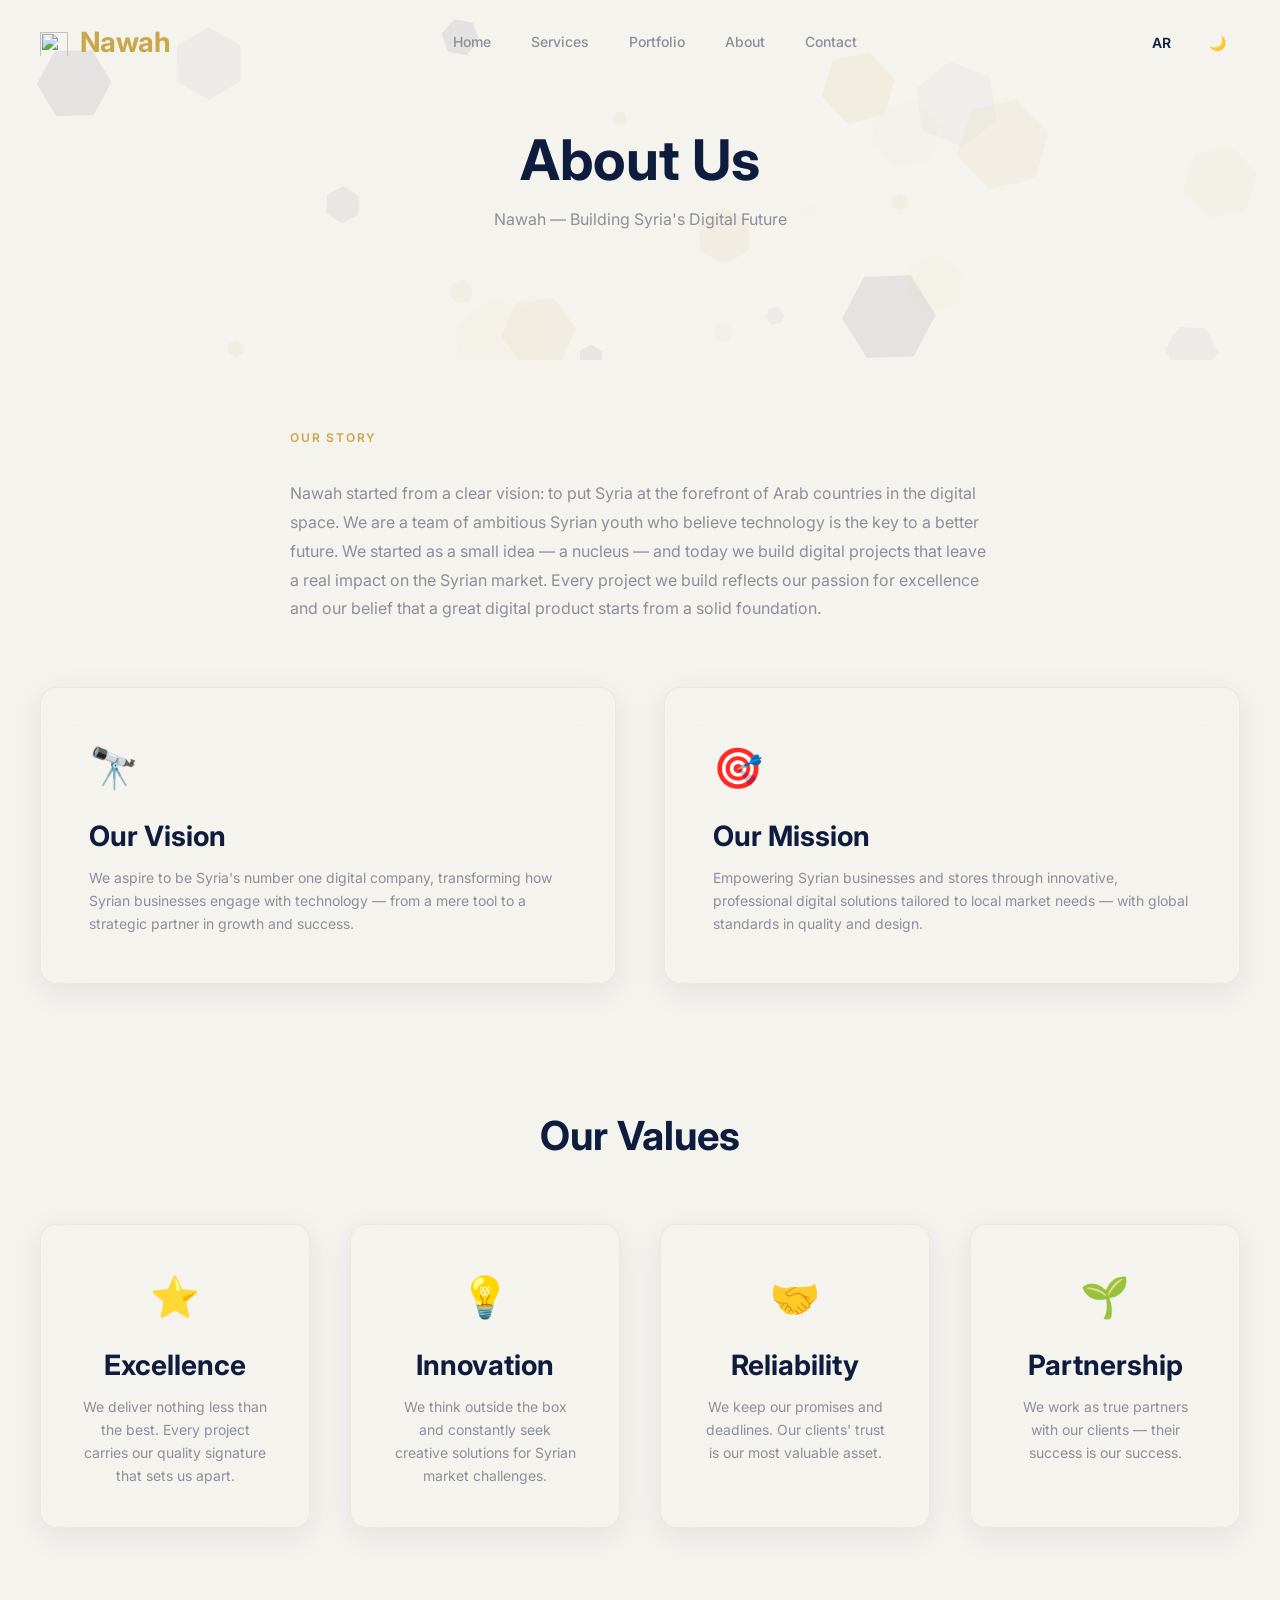
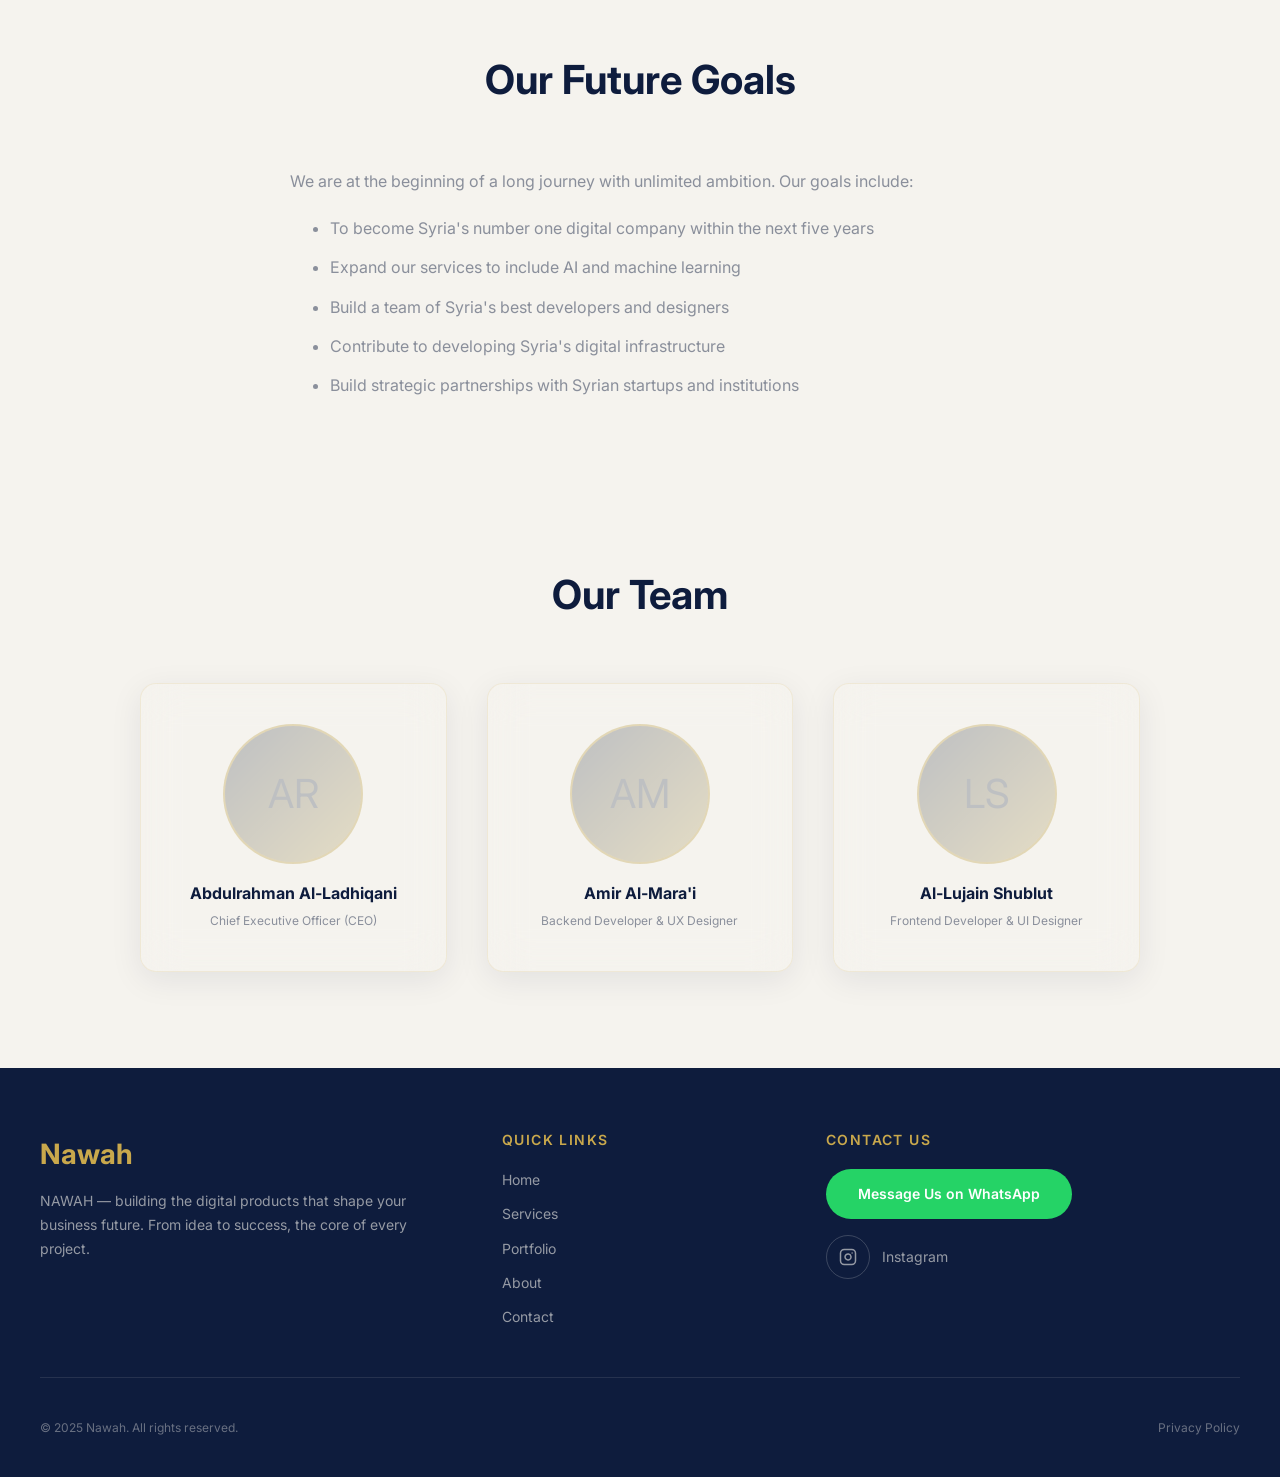
==== about.html @ 21e242cd "feat: إضافة شعار بجانب اسم نواة في الناف بار" ====
<!DOCTYPE html>
<html lang="en" dir="ltr" data-meta-title="meta.about.title" data-meta-desc="meta.about.desc">
<head>
  <meta charset="UTF-8">
  <meta name="viewport" content="width=device-width, initial-scale=1.0">
  <title data-i18n="meta.about.title">About Us — Nawah | Our Story & Team</title>
  <meta name="description" data-i18n="meta.about.desc" content="Learn about Nawah's story, vision, and mission. A team of ambitious Syrian youth building the digital future.">

  <meta property="og:title" content="نواة / Nawah — Digital Development Agency">
  <meta property="og:description" content="تعرف على قصة نواة، رؤيتنا، ورسالتنا.">
  <meta property="og:image" content="assets/images/og-image.jpg">
  <meta property="og:type" content="website">
  <meta property="og:url" content="https://nawah.dev/about">

  <link rel="icon" type="image/svg+xml" href="assets/images/logo.svg">

  <link rel="canonical" href="https://nawah.dev/about">

  <link rel="preconnect" href="https://fonts.googleapis.com">
  <link rel="preconnect" href="https://fonts.gstatic.com" crossorigin>
  <link href="https://fonts.googleapis.com/css2?family=Inter:wght@400;500;600;700&family=Almarai:wght@400;700&display=swap" rel="stylesheet">

  <link rel="stylesheet" href="assets/css/main.css">
  <link rel="stylesheet" href="assets/css/components.css">
  <link rel="stylesheet" href="assets/css/animations.css">
  <link rel="stylesheet" href="assets/css/responsive.css">
</head>
<body>

  <div class="page-transition" id="page-transition">
    <div class="page-transition__hex"></div>
  </div>

  <!-- ========== NAVBAR ========== -->
  <header class="navbar" role="banner">
    <nav class="navbar__inner" aria-label="Main navigation">
      <a href="index.html" class="navbar__logo" aria-label="Nawah Home">
        <img src="assets/images/logo.svg" alt="" class="navbar__logo-img" width="28" height="28">
        <span data-i18n="nav.logo">نواة</span>
      </a>
      <div class="navbar__links">
        <a href="index.html" class="navbar__link" data-i18n="nav.home">Home</a>
        <a href="index.html#services" class="navbar__link" data-i18n="nav.services">Services</a>
        <a href="portfolio.html" class="navbar__link" data-i18n="nav.portfolio">Portfolio</a>
        <a href="about.html" class="navbar__link" data-i18n="nav.about">About</a>
        <a href="https://wa.me/963998950904" target="_blank" rel="noopener noreferrer" class="navbar__link" data-i18n="nav.contact">Contact</a>
      </div>
      <div class="navbar__actions">
        <button class="navbar__toggle" id="lang-toggle" aria-label="Toggle language">EN</button>
        <button class="navbar__toggle" id="theme-toggle" aria-label="Toggle theme">🌙</button>
        <button class="navbar__hamburger" id="hamburger" aria-label="Toggle menu">
          <span class="hamburger-line hamburger-line--1"></span>
          <span class="hamburger-line hamburger-line--2"></span>
          <span class="hamburger-line hamburger-line--3"></span>
        </button>
      </div>
    </nav>
  </header>

  <div class="nav-overlay" id="nav-overlay" role="dialog" aria-modal="true">
    <div class="nav-overlay__links">
      <a href="index.html" class="nav-overlay__link" data-i18n="nav.home">Home</a>
      <a href="index.html#services" class="nav-overlay__link" data-i18n="nav.services">Services</a>
      <a href="portfolio.html" class="nav-overlay__link" data-i18n="nav.portfolio">Portfolio</a>
      <a href="about.html" class="nav-overlay__link" data-i18n="nav.about">About</a>
      <a href="https://wa.me/963998950904" target="_blank" rel="noopener noreferrer" class="nav-overlay__link" data-i18n="nav.contact">Contact</a>
    </div>
  </div>

  <main>

  <!-- ========== PAGE HERO ========== -->
  <section class="page-hero" aria-label="About Nawah">
    <canvas class="page-hero__canvas" id="page-hero-canvas"></canvas>
    <div class="page-hero__content">
      <h1 class="section__title" data-i18n="about.page.title">About Us</h1>
      <p class="section__subtitle" data-i18n="about.page.subtitle">Nawah — Building Syria's Digital Future</p>
    </div>
  </section>

  <!-- ========== OUR STORY ========== -->
  <section class="about-story">
    <div class="about-story__content">
      <span class="section__eyebrow" data-i18n="about.story.title">Our Story</span>
      <p class="about-story__text" data-i18n="about.story.text" style="font-size: var(--text-base); line-height: 1.8; margin-top: var(--space-md);">
        Nawah started from a clear vision: to put Syria at the forefront of Arab countries in the digital space. We are a team of ambitious Syrian youth who believe technology is the key to a better future. We started as a small idea — a nucleus — and today we build digital projects that leave a real impact on the Syrian market. Every project we build reflects our passion for excellence and our belief that a great digital product starts from a solid foundation.
      </p>
    </div>
  </section>

  <!-- ========== VISION & MISSION ========== -->
  <div class="about-vision__grid">
    <div class="vision-card glass-card">
      <div class="vision-card__icon">🔭</div>
      <h3 data-i18n="vision.title">Our Vision</h3>
      <p data-i18n="vision.text">We aspire to be Syria's number one digital company, transforming how Syrian businesses engage with technology — from a mere tool to a strategic partner in growth and success.</p>
    </div>

    <div class="mission-card glass-card">
      <div class="mission-card__icon">🎯</div>
      <h3 data-i18n="mission.title">Our Mission</h3>
      <p data-i18n="mission.text">Empowering Syrian businesses and stores through innovative, professional digital solutions tailored to local market needs — with global standards in quality and design.</p>
    </div>
  </div>

  <!-- ========== VALUES ========== -->
  <div class="section__heading" style="padding-top: var(--space-2xl);">
    <h2 class="section__title" data-i18n="values.title">Our Values</h2>
  </div>

  <div class="values-grid">
    <div class="value-card glass-card">
      <div class="value-card__icon">⭐</div>
      <h3 data-i18n="values.1.title">Excellence</h3>
      <p data-i18n="values.1.desc">We deliver nothing less than the best. Every project carries our quality signature that sets us apart.</p>
    </div>

    <div class="value-card glass-card">
      <div class="value-card__icon">💡</div>
      <h3 data-i18n="values.2.title">Innovation</h3>
      <p data-i18n="values.2.desc">We think outside the box and constantly seek creative solutions for Syrian market challenges.</p>
    </div>

    <div class="value-card glass-card">
      <div class="value-card__icon">🤝</div>
      <h3 data-i18n="values.3.title">Reliability</h3>
      <p data-i18n="values.3.desc">We keep our promises and deadlines. Our clients' trust is our most valuable asset.</p>
    </div>

    <div class="value-card glass-card">
      <div class="value-card__icon">🌱</div>
      <h3 data-i18n="values.4.title">Partnership</h3>
      <p data-i18n="values.4.desc">We work as true partners with our clients — their success is our success.</p>
    </div>
  </div>

  <!-- ========== FUTURE GOALS ========== -->
  <section class="about-goals">
    <div class="about-goals__content">
      <div class="section__heading">
        <h2 class="section__title" data-i18n="goals.title">Our Future Goals</h2>
      </div>
      <p data-i18n="goals.text" style="font-size: var(--text-base); line-height: 1.7; margin-bottom: var(--space-md);">We are at the beginning of a long journey with unlimited ambition. Our goals include:</p>
      <ul class="goals-list">
        <li data-i18n="goals.1">To become Syria's number one digital company within the next five years</li>
        <li data-i18n="goals.2">Expand our services to include AI and machine learning</li>
        <li data-i18n="goals.3">Build a team of Syria's best developers and designers</li>
        <li data-i18n="goals.4">Contribute to developing Syria's digital infrastructure</li>
        <li data-i18n="goals.5">Build strategic partnerships with Syrian startups and institutions</li>
      </ul>
    </div>
  </section>

  <!-- ========== TEAM SECTION (reused) ========== -->
  <section class="section team" id="team">
    <div class="container">
      <div class="section__heading">
        <h2 class="section__title" data-i18n="team.title">Our Team</h2>
      </div>

      <div class="team__grid">
        <article class="team-card glass-card">
          <div class="team-card__inner">
            <!-- 📸 TODO: Add team member photo here — recommended 400x400px square -->
            <div class="team-card__photo">
              <div class="team-card__photo-placeholder"><span aria-hidden="true">AR</span></div>
            </div>
            <h3 class="team-card__name" data-i18n="team.member.1.name">Abdulrahman Al-Ladhiqani</h3>
            <p class="team-card__title" data-i18n="team.member.1.role">Chief Executive Officer (CEO)</p>
          </div>
        </article>

        <article class="team-card glass-card">
          <div class="team-card__inner">
            <div class="team-card__photo">
              <div class="team-card__photo-placeholder"><span aria-hidden="true">AM</span></div>
            </div>
            <h3 class="team-card__name" data-i18n="team.member.2.name">Amir Al-Mara'i</h3>
            <p class="team-card__title" data-i18n="team.member.2.role">Backend Developer & UX Designer</p>
          </div>
        </article>

        <article class="team-card glass-card">
          <div class="team-card__inner">
            <div class="team-card__photo">
              <div class="team-card__photo-placeholder"><span aria-hidden="true">LS</span></div>
            </div>
            <h3 class="team-card__name" data-i18n="team.member.3.name">Al-Lujain Shublut</h3>
            <p class="team-card__title" data-i18n="team.member.3.role">Frontend Developer & UI Designer</p>
          </div>
        </article>
      </div>
    </div>
  </section>

  </main>

  <!-- ========== FOOTER ========== -->
  <footer class="footer" role="contentinfo">
    <div class="footer__glow" id="footer-glow"></div>
    <div class="footer__grid">
      <div>
        <div class="footer__logo" data-i18n="footer.logo">نواة</div>
        <p class="footer__desc" data-i18n="footer.desc">NAWAH — building the digital products that shape your business future. From idea to success, the core of every project.</p>
      </div>
      <div>
        <h4 class="footer__heading" data-i18n="footer.quickLinks">Quick Links</h4>
        <div class="footer__links">
          <a href="index.html" class="footer__link" data-i18n="nav.home">Home</a>
          <a href="index.html#services" class="footer__link" data-i18n="nav.services">Services</a>
          <a href="portfolio.html" class="footer__link" data-i18n="nav.portfolio">Portfolio</a>
          <a href="about.html" class="footer__link" data-i18n="nav.about">About</a>
          <a href="https://wa.me/963998950904" target="_blank" rel="noopener noreferrer" class="footer__link" data-i18n="nav.contact">Contact</a>
        </div>
      </div>
      <div>
        <h4 class="footer__heading" data-i18n="footer.contact">Contact Us</h4>
        <a href="https://wa.me/963998950904" target="_blank" rel="noopener noreferrer" class="btn btn--whatsapp" style="margin-bottom: 1rem;" data-i18n="footer.whatsapp">Message Us on WhatsApp</a>
        <div class="footer__contact-item">
          <a href="https://www.instagram.com/" target="_blank" rel="noopener noreferrer" class="social-link" aria-label="Instagram">
            <svg width="18" height="18" viewBox="0 0 24 24" fill="none" stroke="currentColor" stroke-width="2" stroke-linecap="round" stroke-linejoin="round">
              <rect x="2" y="2" width="20" height="20" rx="5" ry="5"></rect>
              <path d="M16 11.37A4 4 0 1 1 12.63 8 4 4 0 0 1 16 11.37z"></path>
              <line x1="17.5" y1="6.5" x2="17.51" y2="6.5"></line>
            </svg>
          </a>
          <span data-i18n="footer.instagram">Instagram</span>
        </div>
      </div>
    </div>
    <div class="footer__bottom">
      <span data-i18n="footer.copyright">© 2025 Nawah. All rights reserved.</span>
      <div class="footer__bottom-links">
        <a href="#" class="footer__bottom-link" data-i18n="footer.privacy">Privacy Policy</a>
      </div>
    </div>
  </footer>

  <script src="https://cdnjs.cloudflare.com/ajax/libs/gsap/3.12.5/gsap.min.js" defer></script>
  <script src="https://cdnjs.cloudflare.com/ajax/libs/gsap/3.12.5/ScrollTrigger.min.js" defer></script>
  <script src="https://cdnjs.cloudflare.com/ajax/libs/gsap/3.12.5/SplitText.min.js" defer></script>
  <script src="https://unpkg.com/lenis@1.1.13/dist/lenis.min.js" defer></script>

  <script src="assets/js/i18n.js" defer></script>
  <script src="assets/js/hero.js" defer></script>
  <script src="assets/js/main.js" defer></script>
  <script src="assets/js/animations.js" defer></script>
  <script src="assets/js/footer.js" defer></script>
</body>
</html>
---- assets/css/main.css ----
/* ========== RESET & BASE ========== */

*,
*::before,
*::after {
  margin: 0;
  padding: 0;
  box-sizing: border-box;
}

html {
  scroll-behavior: auto;
  -webkit-font-smoothing: antialiased;
  -moz-osx-font-smoothing: grayscale;
}

body {
  font-family: 'Inter', 'Almarai', sans-serif;
  font-size: var(--text-base);
  line-height: 1.6;
  background-color: var(--bg-primary);
  color: var(--text-primary);
  transition: background-color 0.3s ease, color 0.3s ease;
  overflow-x: hidden;
  cursor: none;
}

a {
  text-decoration: none;
  color: inherit;
  cursor: none;
}

ul, ol {
  list-style: none;
}

img {
  max-width: 100%;
  height: auto;
  display: block;
}

button {
  border: none;
  background: none;
  cursor: none;
  font-family: inherit;
}

input, textarea {
  font-family: inherit;
}

/* ========== CSS CUSTOM PROPERTIES ========== */

:root {
  --color-navy:      #0E1C3D;
  --color-gold:      #C9A84C;
  --color-ivory:     #F5F3EE;
  --color-onyx:      #1A1A1A;
  --color-steel:     #8A8F9B;

  --bg-primary:      var(--color-ivory);
  --bg-secondary:    #ECEAE4;
  --bg-card:         rgba(255, 255, 255, 0.7);
  --text-primary:    var(--color-navy);
  --text-secondary:  var(--color-steel);
  --text-inverse:    #F0EEE9;
  --accent:          var(--color-gold);
  --border-subtle:   rgba(14, 28, 61, 0.08);
  --border-gold:     rgba(201, 168, 76, 0.3);
  --shadow-card:     0 8px 32px rgba(14, 28, 61, 0.08);
  --nav-bg:          rgba(245, 243, 238, 0.7);
  --glass-bg:        rgba(255, 255, 255, 0.05);
  --glass-border:    rgba(201, 168, 76, 0.15);

  --text-xs:    0.75rem;
  --text-sm:    0.875rem;
  --text-base:  1rem;
  --text-lg:    1.0625rem;
  --text-xl:    1.375rem;
  --text-2xl:   1.625rem;
  --text-hero:  2rem;

  --space-xs:   0.375rem;
  --space-sm:   0.625rem;
  --space-md:   1rem;
  --space-lg:   1.5rem;
  --space-xl:   2rem;
  --space-2xl:  2.5rem;
  --space-3xl:  3.5rem;

  --section-padding: var(--space-2xl) var(--space-md);
  --max-width: 1280px;

  --anim-fast:   150ms ease;
  --anim-base:   300ms ease;
  --anim-slow:   600ms ease;
  --anim-reveal: 800ms cubic-bezier(0.16, 1, 0.3, 1);
}

[data-theme="dark"] {
  --bg-primary:      var(--color-onyx);
  --bg-secondary:    #111111;
  --bg-card:         rgba(14, 28, 61, 0.4);
  --text-primary:    #F0EEE9;
  --text-secondary:  #8A8F9B;
  --text-inverse:    var(--color-navy);
  --border-subtle:   rgba(240, 238, 233, 0.08);
  --border-gold:     rgba(201, 168, 76, 0.25);
  --shadow-card:     0 8px 32px rgba(0, 0, 0, 0.3);
  --nav-bg:          rgba(26, 26, 26, 0.8);
  --glass-bg:        rgba(14, 28, 61, 0.3);
  --glass-border:    rgba(201, 168, 76, 0.2);
}

h1, h2, h3, h4, h5, h6 {
  line-height: 1.2;
  font-weight: 700;
}

h1 { font-size: var(--text-hero); }
h2 { font-size: var(--text-2xl); }
h3 { font-size: var(--text-xl); }
h4 { font-size: var(--text-lg); }

p {
  line-height: 1.65;
  color: var(--text-secondary);
}

.container {
  width: 100%;
  max-width: var(--max-width);
  margin: 0 auto;
  padding: 0 var(--space-lg);
}

.section {
  padding: var(--section-padding);
  position: relative;
}

.section__heading {
  text-align: center;
  margin-bottom: var(--space-2xl);
}

.section__eyebrow {
  display: inline-block;
  font-size: var(--text-xs);
  font-weight: 600;
  letter-spacing: 0.15em;
  text-transform: uppercase;
  color: var(--accent);
  margin-bottom: var(--space-sm);
}

.section__title {
  margin-bottom: var(--space-sm);
}

.section__subtitle {
  font-size: var(--text-base);
  color: var(--text-secondary);
  max-width: 600px;
  margin: 0 auto;
}

.sr-only {
  position: absolute;
  width: 1px;
  height: 1px;
  padding: 0;
  margin: -1px;
  overflow: hidden;
  clip: rect(0, 0, 0, 0);
  border: 0;
}

.hexagon-decor {
  position: absolute;
  width: 60px;
  height: 69px;
  background: var(--accent);
  clip-path: polygon(50% 0%, 100% 25%, 100% 75%, 50% 100%, 0% 75%, 0% 25%);
  opacity: 0.08;
  pointer-events: none;
}

.hexagon-decor--sm {
  width: 30px;
  height: 35px;
}

.hexagon-decor--lg {
  width: 100px;
  height: 115px;
}

/* ========== NAVBAR ========== */

.navbar {
  position: fixed;
  top: 0;
  left: 0;
  width: 100%;
  z-index: 1000;
  padding: var(--space-md) var(--space-lg);
  transition: background-color 0.3s ease, backdrop-filter 0.3s ease;
  background-color: transparent;
}

.navbar.scrolled {
  background-color: var(--nav-bg);
  backdrop-filter: blur(20px);
  -webkit-backdrop-filter: blur(20px);
}

.navbar__inner {
  display: flex;
  align-items: center;
  justify-content: space-between;
  max-width: var(--max-width);
  margin: 0 auto;
}

.navbar__logo {
  display: inline-flex;
  align-items: center;
  gap: var(--space-sm);
  font-size: var(--text-xl);
  font-weight: 700;
  color: var(--accent);
  letter-spacing: -0.02em;
}

.navbar__logo-img {
  width: 28px;
  height: 28px;
  flex-shrink: 0;
}

.navbar__links {
  display: flex;
  align-items: center;
  gap: var(--space-lg);
}

.navbar__link {
  font-size: var(--text-sm);
  font-weight: 500;
  color: var(--text-secondary);
  position: relative;
  transition: color var(--anim-base);
}

.navbar__link::after {
  content: '';
  position: absolute;
  bottom: -4px;
  left: 0;
  width: 0;
  height: 2px;
  background: var(--accent);
  transition: width var(--anim-base);
}

.navbar__link:hover {
  color: var(--accent);
}

.navbar__link:hover::after {
  width: 100%;
}

.navbar__actions {
  display: flex;
  align-items: center;
  gap: var(--space-sm);
}

.navbar__toggle {
  width: 44px;
  height: 44px;
  display: flex;
  align-items: center;
  justify-content: center;
  border-radius: 50%;
  font-size: var(--text-sm);
  font-weight: 600;
  color: var(--text-primary);
  transition: background-color var(--anim-base), color var(--anim-base);
}

.navbar__toggle:hover {
  background-color: var(--accent);
  color: var(--color-navy);
}

.navbar__hamburger {
  display: none;
  flex-direction: column;
  width: 28px;
  height: 20px;
  justify-content: space-between;
  cursor: none;
}

.navbar__hamburger span {
  display: block;
  width: 100%;
  height: 2px;
  background: var(--text-primary);
  transition: transform var(--anim-base), opacity var(--anim-base);
}

.navbar__hamburger.active span:nth-child(1) {
  transform: translateY(9px) rotate(45deg);
}

.navbar__hamburger.active span:nth-child(2) {
  opacity: 0;
}

.navbar__hamburger.active span:nth-child(3) {
  transform: translateY(-9px) rotate(-45deg);
}

.nav-overlay {
  position: fixed;
  top: 0;
  left: 0;
  width: 100%;
  height: 100vh;
  background: var(--bg-primary);
  z-index: 999;
  display: flex;
  align-items: center;
  justify-content: center;
  opacity: 0;
  pointer-events: none;
  transition: opacity 0.4s ease;
}

.nav-overlay.active {
  opacity: 1;
  pointer-events: all;
}

.nav-overlay__links {
  display: flex;
  flex-direction: column;
  align-items: center;
  gap: var(--space-xl);
}

.nav-overlay__link {
  font-size: var(--text-2xl);
  font-weight: 700;
  color: var(--text-primary);
  transition: color var(--anim-base);
}

.nav-overlay__link:hover {
  color: var(--accent);
}

/* ========== HERO ========== */

.hero {
  position: relative;
  min-height: 100vh;
  display: flex;
  align-items: center;
  justify-content: center;
  overflow: hidden;
}

.hero__canvas {
  position: absolute;
  top: 0;
  left: 0;
  width: 100%;
  height: 100%;
  z-index: 0;
  pointer-events: none;
}

.hero__content {
  position: relative;
  z-index: 1;
  text-align: center;
  max-width: 900px;
  padding: 0 var(--space-lg);
}

.hero__headline {
  margin-bottom: var(--space-md);
  opacity: 0;
  transform: translateY(30px);
}

.hero__headline .word {
  display: inline-block;
  opacity: 0;
  transform: translateY(40px);
}

html[lang="en"] .hero__headline {
  font-size: clamp(1.6rem, 3.5vw, 3rem);
}

.hero__subtitle {
  font-size: var(--text-lg);
  color: var(--text-secondary);
  margin-bottom: var(--space-xl);
  max-width: 650px;
  margin-left: auto;
  margin-right: auto;
  opacity: 0;
  transform: translateY(20px);
}

.hero__ctas {
  display: flex;
  align-items: center;
  justify-content: center;
  gap: var(--space-md);
  flex-wrap: wrap;
  opacity: 0;
  transform: translateY(20px);
}

.hero__scroll-indicator {
  position: absolute;
  bottom: var(--space-xl);
  left: 50%;
  transform: translateX(-50%);
  z-index: 1;
  display: flex;
  flex-direction: column;
  align-items: center;
  gap: var(--space-xs);
  color: var(--text-secondary);
  font-size: var(--text-xs);
  animation: bounce-down 2s ease-in-out infinite;
}

.hero__scroll-indicator .arrow {
  width: 20px;
  height: 20px;
  border-right: 2px solid var(--accent);
  border-bottom: 2px solid var(--accent);
  transform: rotate(45deg);
  opacity: 0.6;
}

@keyframes bounce-down {
  0%, 100% { transform: translateX(-50%) translateY(0); }
  50% { transform: translateX(-50%) translateY(10px); }
}

/* ========== ABOUT BRIEF ========== */

.about-brief {
  position: relative;
}

.about-brief__content {
  max-width: 700px;
  margin: 0 auto;
  text-align: center;
}

.about-brief__text {
  font-size: var(--text-base);
  margin-bottom: var(--space-lg);
  line-height: 1.65;
}

.about-brief__link {
  display: inline-flex;
  align-items: center;
  gap: var(--space-xs);
  font-weight: 600;
  color: var(--accent);
  transition: gap var(--anim-base);
}

.about-brief__link:hover {
  gap: var(--space-sm);
}

/* ========== STATS ========== */

.stats {
  text-align: center;
}

.stats__grid {
  display: flex;
  justify-content: center;
  align-items: center;
  gap: var(--space-2xl);
  flex-wrap: wrap;
}

.stats__divider {
  width: 40px;
  height: 46px;
  background: var(--accent);
  clip-path: polygon(50% 0%, 100% 25%, 100% 75%, 50% 100%, 0% 75%, 0% 25%);
  opacity: 0.15;
}

.stats__item {
  text-align: center;
}

.stats__number {
  font-size: clamp(3rem, 8vw, 6rem);
  font-weight: 700;
  color: var(--accent);
  line-height: 1;
  margin-bottom: var(--space-xs);
}

.stats__label {
  font-size: var(--text-sm);
  color: var(--text-secondary);
  font-weight: 500;
}

/* ========== SERVICES ========== */

.services__grid {
  display: grid;
  grid-template-columns: repeat(3, 1fr);
  gap: var(--space-lg);
}

/* ========== FEATURES ========== */

.features__list {
  display: flex;
  flex-direction: column;
  gap: var(--space-xl);
  max-width: 800px;
  margin: 0 auto;
}

.features__item {
  display: flex;
  align-items: flex-start;
  gap: var(--space-lg);
  opacity: 0;
  transform: translateX(var(--slide-x, 0));
}

.features__item:nth-child(odd) {
  --slide-x: -40px;
}

.features__item:nth-child(even) {
  --slide-x: 40px;
}

.features__icon-frame {
  flex-shrink: 0;
  width: 56px;
  height: 64px;
  background: var(--accent);
  clip-path: polygon(50% 0%, 100% 25%, 100% 75%, 50% 100%, 0% 75%, 0% 25%);
  display: flex;
  align-items: center;
  justify-content: center;
  position: relative;
}

.features__icon-inner {
  width: 40px;
  height: 40px;
  clip-path: polygon(50% 0%, 100% 25%, 100% 75%, 50% 100%, 0% 75%, 0% 25%);
  background: var(--bg-primary);
  display: flex;
  align-items: center;
  justify-content: center;
  font-size: var(--text-lg);
}

.features__text h4 {
  margin-bottom: var(--space-xs);
}

.features__text p {
  font-size: var(--text-sm);
}

/* ========== CLIENTS ========== */

.clients__marquee {
  overflow: hidden;
  width: 100%;
  position: relative;
}

.clients__track {
  display: flex;
  gap: var(--space-xl);
  animation: marquee-scroll 20s linear infinite;
  width: max-content;
}

.clients__track:hover {
  animation-play-state: paused;
}

.clients__track-inner {
  display: flex;
  gap: var(--space-xl);
}

.client-logo-circle {
  width: 120px;
  height: 120px;
  border-radius: 50%;
  background: var(--bg-secondary);
  border: 2px dashed var(--border-gold);
  display: flex;
  align-items: center;
  justify-content: center;
  overflow: hidden;
  flex-shrink: 0;
  transition: transform var(--anim-base), border-color var(--anim-base);
}

.client-logo-circle:hover {
  transform: scale(1.08);
  border-color: var(--accent);
}

.client-logo-circle img {
  width: 80%;
  height: 80%;
  object-fit: contain;
}

.client-logo-circle .placeholder-text {
  font-size: var(--text-xs);
  color: var(--text-secondary);
  text-align: center;
  padding: var(--space-xs);
}

@keyframes marquee-scroll {
  0% { transform: translateX(0); }
  100% { transform: translateX(-50%); }
}

/* ========== TEAM ========== */

.team__grid {
  display: grid;
  grid-template-columns: repeat(3, 1fr);
  gap: var(--space-lg);
  max-width: 1000px;
  margin: 0 auto;
}

/* ========== TESTIMONIALS ========== */

.testimonials__inner {
  max-width: 700px;
  margin: 0 auto;
  text-align: center;
}

.testimonial-card__stars {
  color: var(--accent);
  font-size: var(--text-lg);
  margin-bottom: var(--space-md);
  letter-spacing: 4px;
}

.testimonial-card__quote {
  font-size: var(--text-lg);
  line-height: 1.65;
  margin-bottom: var(--space-lg);
  font-weight: 500;
}

.testimonial-card__author {
  font-weight: 600;
  font-size: var(--text-base);
}

.testimonial-card__role {
  font-size: var(--text-xs);
  color: var(--text-secondary);
  margin-top: var(--space-xs);
}

/* ========== FAQ ========== */

.faq__list {
  max-width: 700px;
  margin: 0 auto;
}

.faq__item {
  border-bottom: 1px solid var(--border-subtle);
  padding: var(--space-md) 0;
}

.faq__question {
  width: 100%;
  display: flex;
  justify-content: space-between;
  align-items: center;
  font-size: var(--text-base);
  font-weight: 600;
  color: var(--text-primary);
  text-align: left;
  padding: var(--space-sm) 0;
  transition: color var(--anim-base);
}

[dir="rtl"] .faq__question {
  text-align: right;
}

.faq__question:hover {
  color: var(--accent);
}

.faq__icon {
  width: 24px;
  height: 24px;
  position: relative;
  flex-shrink: 0;
  transition: transform var(--anim-base);
}

.faq__item.active .faq__icon {
  transform: rotate(45deg);
}

.faq__icon::before,
.faq__icon::after {
  content: '';
  position: absolute;
  background: var(--accent);
}

.faq__icon::before {
  width: 2px;
  height: 100%;
  left: 50%;
  transform: translateX(-50%);
}

.faq__icon::after {
  width: 100%;
  height: 2px;
  top: 50%;
  transform: translateY(-50%);
}

.faq__answer {
  max-height: 0;
  overflow: hidden;
  transition: max-height 0.4s ease, padding 0.4s ease;
}

.faq__item.active .faq__answer {
  max-height: 300px;
  padding-bottom: var(--space-sm);
}

.faq__answer p {
  font-size: var(--text-sm);
  line-height: 1.65;
}

/* ========== FOOTER ========== */

.footer {
  position: relative;
  overflow: hidden;
  background: var(--color-navy);
  color: #F0EEE9;
  padding: var(--space-2xl) var(--space-lg) var(--space-lg);
}

.footer__glow {
  position: absolute;
  top: 0;
  left: 0;
  width: 100%;
  height: 100%;
  z-index: 0;
  pointer-events: none;
  opacity: 0;
  transition: opacity 0.4s ease;
  background: radial-gradient(700px circle at var(--glow-x) var(--glow-y), rgba(240, 238, 233, 0.07), transparent 65%);
}

.footer__glow.visible {
  opacity: 1;
}

.footer__grid,
.footer__bottom {
  position: relative;
  z-index: 1;
}

.footer__grid {
  display: grid;
  grid-template-columns: 1.5fr 1fr 1.5fr;
  gap: var(--space-xl);
  max-width: var(--max-width);
  margin: 0 auto;
  margin-bottom: var(--space-xl);
}

.footer__logo {
  font-size: var(--text-xl);
  font-weight: 700;
  color: var(--accent);
  margin-bottom: var(--space-sm);
}

.footer__desc {
  font-size: var(--text-sm);
  color: rgba(240, 238, 233, 0.6);
  line-height: 1.7;
}

.footer__heading {
  font-size: var(--text-sm);
  font-weight: 600;
  text-transform: uppercase;
  letter-spacing: 0.1em;
  margin-bottom: var(--space-md);
  color: var(--accent);
}

.footer__links {
  display: flex;
  flex-direction: column;
  gap: var(--space-sm);
}

.footer__link {
  font-size: var(--text-sm);
  color: rgba(240, 238, 233, 0.6);
  transition: color var(--anim-base);
}

.footer__link:hover {
  color: var(--accent);
}

.footer__contact-item {
  display: flex;
  align-items: center;
  gap: var(--space-sm);
  margin-bottom: var(--space-sm);
  font-size: var(--text-sm);
  color: rgba(240, 238, 233, 0.6);
}

.footer__bottom {
  border-top: 1px solid rgba(240, 238, 233, 0.1);
  padding-top: var(--space-lg);
  max-width: var(--max-width);
  margin: 0 auto;
  display: flex;
  justify-content: space-between;
  align-items: center;
  flex-wrap: wrap;
  gap: var(--space-sm);
  font-size: var(--text-xs);
  color: rgba(240, 238, 233, 0.4);
}

.footer__bottom-links {
  display: flex;
  gap: var(--space-md);
}

.footer__bottom-link {
  color: rgba(240, 238, 233, 0.4);
  transition: color var(--anim-base);
}

.footer__bottom-link:hover {
  color: var(--accent);
}

/* ========== BUTTONS ========== */

.btn {
  display: inline-flex;
  align-items: center;
  justify-content: center;
  gap: var(--space-xs);
  padding: 14px 32px;
  font-size: var(--text-sm);
  font-weight: 600;
  border-radius: 50px;
  transition: transform var(--anim-fast), box-shadow var(--anim-base);
  position: relative;
  overflow: hidden;
  cursor: none;
}

.btn:active {
  transform: scale(0.97);
}

.btn--primary {
  background: var(--accent);
  color: var(--color-navy);
  border: 1.5px solid var(--accent);
}

.btn--primary:hover {
  transform: scale(1.03);
  box-shadow: 0 4px 20px rgba(201, 168, 76, 0.35);
}

.btn--outline {
  background: transparent;
  color: var(--accent);
  border: 1.5px solid var(--accent);
  position: relative;
  z-index: 1;
}

.btn--outline::before {
  content: '';
  position: absolute;
  top: 0;
  left: 0;
  width: 0;
  height: 100%;
  background: var(--accent);
  transition: width var(--anim-slow);
  z-index: -1;
}

.btn--outline:hover::before {
  width: 100%;
}

.btn--outline:hover {
  color: var(--color-navy);
}

.btn--text {
  padding: 0;
  background: none;
  border: none;
  color: var(--accent);
  gap: var(--space-xs);
}

.btn--text .btn__arrow {
  display: inline-block;
  transition: transform var(--anim-base);
}

.btn--text:hover .btn__arrow {
  transform: translateX(6px);
}

[dir="rtl"] .btn--text:hover .btn__arrow {
  transform: translateX(-6px);
}

.btn--text::after {
  content: '';
  position: absolute;
  bottom: -2px;
  left: 0;
  width: 0;
  height: 1.5px;
  background: var(--accent);
  transition: width var(--anim-base);
}

.btn--text:hover::after {
  width: 100%;
}

.btn--whatsapp {
  background: #25D366;
  color: #fff;
  border: none;
  font-weight: 600;
}

.btn--whatsapp:hover {
  box-shadow: 0 4px 20px rgba(37, 211, 102, 0.35);
  transform: scale(1.03);
}

/* ========== GLASS CARD ========== */

.glass-card {
  background: var(--glass-bg);
  backdrop-filter: blur(20px);
  -webkit-backdrop-filter: blur(20px);
  border: 1px solid var(--glass-border);
  border-radius: 16px;
  box-shadow: var(--shadow-card);
  padding: var(--space-lg);
  transition: transform var(--anim-base), border-color var(--anim-base), box-shadow var(--anim-base);
}

.glass-card:hover {
  border-color: var(--accent);
  transform: translateY(-4px);
  box-shadow: 0 12px 40px rgba(14, 28, 61, 0.15);
}

/* ========== SERVICE CARD ========== */

.service-card {
  text-align: center;
}

.service-card__icon-frame {
  width: 72px;
  height: 83px;
  background: var(--accent);
  clip-path: polygon(50% 0%, 100% 25%, 100% 75%, 50% 100%, 0% 75%, 0% 25%);
  display: flex;
  align-items: center;
  justify-content: center;
  margin: 0 auto var(--space-md);
  position: relative;
  transition: transform var(--anim-base);
}

.service-card:hover .service-card__icon-frame {
  transform: rotate(15deg) scale(1.05);
}

.service-card__icon-inner {
  width: 56px;
  height: 64px;
  clip-path: polygon(50% 0%, 100% 25%, 100% 75%, 50% 100%, 0% 75%, 0% 25%);
  background: var(--bg-primary);
  display: flex;
  align-items: center;
  justify-content: center;
  font-size: var(--text-xl);
}

.service-card__title {
  margin-bottom: var(--space-sm);
  font-size: var(--text-lg);
}

.service-card__desc {
  font-size: var(--text-sm);
  margin-bottom: var(--space-md);
  line-height: 1.65;
}

.service-card__link {
  font-size: var(--text-xs);
  font-weight: 600;
  color: var(--accent);
  display: inline-flex;
  align-items: center;
  gap: 4px;
  transition: gap var(--anim-base);
}

.service-card__link:hover {
  gap: 8px;
}

/* ========== TEAM CARD ========== */

.team-card {
  text-align: center;
  padding: var(--space-lg);
  perspective: 1000px;
}

.team-card__inner {
  transition: transform var(--anim-base);
}

.team-card:hover .team-card__inner {
  transform: rotateX(2deg) rotateY(2deg);
}

.team-card__photo {
  width: 140px;
  height: 140px;
  border-radius: 50%;
  margin: 0 auto var(--space-md);
  overflow: hidden;
  background: var(--bg-secondary);
  border: 2px solid var(--border-gold);
  display: flex;
  align-items: center;
  justify-content: center;
}

.team-card__photo-placeholder {
  width: 100%;
  height: 100%;
  background: linear-gradient(135deg, var(--color-navy), var(--accent));
  opacity: 0.2;
  display: flex;
  align-items: center;
  justify-content: center;
  font-size: var(--text-2xl);
  color: var(--text-primary);
}

.team-card__photo img {
  width: 100%;
  height: 100%;
  object-fit: cover;
}

.team-card__name {
  font-size: var(--text-base);
  margin-bottom: var(--space-xs);
}

.team-card__title {
  font-size: var(--text-xs);
  color: var(--text-secondary);
}

/* ========== PORTFOLIO PAGE ========== */

.page-hero {
  position: relative;
  min-height: 40vh;
  display: flex;
  align-items: center;
  justify-content: center;
  text-align: center;
  overflow: hidden;
}

.page-hero__canvas {
  position: absolute;
  top: 0;
  left: 0;
  width: 100%;
  height: 100%;
  z-index: 0;
  pointer-events: none;
}

.page-hero__content {
  position: relative;
  z-index: 1;
}

.featured-project {
  padding: var(--space-2xl) var(--space-lg);
}

.featured-project__inner {
  max-width: var(--max-width);
  margin: 0 auto;
}


.featured-project__desc {
  font-size: var(--text-base);
  max-width: 600px;
}

.featured-project__demo {
  display: grid;
  grid-template-columns: 1fr 1fr;
  gap: var(--space-lg);
  align-items: center;
  margin-bottom: var(--space-lg);
}

[dir="rtl"] .featured-project__demo {
  direction: rtl;
}

.featured-project__mockups {
  display: flex;
  align-items: center;
  justify-content: center;
  gap: var(--space-lg);
}

.mockup {
  position: relative;
  overflow: hidden;
  background: var(--color-ivory);
  transition: background-color 0.3s ease, transform 0.4s cubic-bezier(0.22, 1, 0.36, 1), box-shadow 0.4s cubic-bezier(0.22, 1, 0.36, 1);
}

.mockup::before {
  content: '';
  position: absolute;
  inset: 0;
  border-radius: inherit;
  box-shadow: inset 0 0 0 1px rgba(255, 255, 255, 0.06);
  pointer-events: none;
  z-index: 2;
}

.mockup.mockup--dark {
  background: var(--color-onyx);
}

.mockup--mobile {
  width: 200px;
  flex-shrink: 0;
  border-radius: 32px;
  border: 4px solid #1a1a1a;
  box-shadow:
    0 4px 25px -10px rgba(0, 0, 0, 0.2),
    0 1px 10px -5px rgba(0, 0, 0, 0.1);
}

.mockup--mobile.mockup--dark {
  border-color: #2a2a2a;
  box-shadow:
    0 4px 25px -10px rgba(255, 252, 248, 0.05),
    0 1px 10px -5px rgba(255, 255, 255, 0.03);
}

/* iPhone Dynamic Island */
.mockup--mobile::after {
  content: '';
  position: absolute;
  top: 12px;
  left: 50%;
  transform: translateX(-50%);
  width: 90px;
  height: 22px;
  background: #000;
  border-radius: 11px;
  z-index: 3;
}

.mockup--mobile:hover {
  transform: translateY(-6px);
  box-shadow:
    0 6px 35px -12px rgba(0, 0, 0, 0.25),
    0 2px 14px -7px rgba(0, 0, 0, 0.15);
}

.mockup--mobile.mockup--dark:hover {
  box-shadow:
    0 6px 35px -12px rgba(255, 252, 248, 0.07),
    0 2px 14px -7px rgba(255, 255, 255, 0.05);
}

.mockup--mobile img {
  width: 100%;
  height: auto;
  display: block;
  border-radius: 28px;
}

.mockup--desktop {
  flex: 1;
  max-width: 500px;
  border-radius: 14px;
  border: 6px solid #1a1a1a;
  box-shadow:
    0 4px 25px -10px rgba(0, 0, 0, 0.18),
    0 1px 10px -5px rgba(0, 0, 0, 0.08);
}

.mockup--desktop.mockup--dark {
  border-color: #2a2a2a;
  box-shadow:
    0 4px 25px -10px rgba(255, 252, 248, 0.04),
    0 1px 10px -5px rgba(255, 255, 255, 0.02);
}

/* MacBook bottom chin */
.mockup--desktop::after {
  content: '';
  position: absolute;
  bottom: 0;
  left: 50%;
  transform: translateX(-50%);
  width: 120px;
  height: 4px;
  background: #2d2d2d;
  border-radius: 2px 2px 0 0;
  z-index: 1;
}

.mockup--desktop:hover {
  transform: translateY(-6px);
  box-shadow:
    0 6px 35px -12px rgba(0, 0, 0, 0.22),
    0 2px 14px -7px rgba(0, 0, 0, 0.12);
}

.mockup--desktop.mockup--dark:hover {
  box-shadow:
    0 6px 35px -12px rgba(255, 252, 248, 0.06),
    0 2px 14px -7px rgba(255, 255, 255, 0.04);
}

.mockup--desktop img {
  width: 100%;
  height: auto;
  display: block;
  border-radius: 8px;
}

.featured-project__info {
  display: flex;
  flex-direction: column;
  gap: var(--space-md);
}

.featured-project__info .section__eyebrow {
  margin-bottom: var(--space-xs);
}

.featured-project__title {
  font-size: clamp(1.5rem, 3vw, 2.5rem);
  margin-bottom: 0;
}


.featured-project__actions {
  display: flex;
  flex-direction: row;
  align-items: center;
  gap: 12px;
}

.featured-project__info .live-link {
  display: inline-flex;
  align-items: center;
  gap: 8px;
  padding: 12px 28px;
  background: var(--color-navy);
  color: #fff;
  border-radius: 50px;
  font-size: var(--text-sm);
  font-weight: 600;
  transition: transform var(--anim-base), box-shadow var(--anim-base);
}

.featured-project__info .live-link:hover {
  transform: scale(1.04);
  box-shadow: 0 6px 24px rgba(14, 28, 61, 0.25);
}

.featured-project__info .live-link .live-link__arrow {
  transition: transform var(--anim-base);
  display: inline-block;
}

.featured-project__info .live-link:hover .live-link__arrow {
  transform: translateX(3px);
}

[dir="rtl"] .featured-project__info .live-link:hover .live-link__arrow {
  transform: translateX(-3px);
}

.theme-toggle-mockup {
  display: inline-flex;
  align-items: center;
  background: var(--bg-secondary);
  border-radius: 50px;
  padding: 4px;
  gap: 2px;
}

.theme-toggle-mockup__btn {
  padding: 6px 14px;
  font-size: var(--text-xs);
  font-weight: 600;
  border-radius: 50px;
  color: var(--text-secondary);
  transition: background-color var(--anim-base), color var(--anim-base);
}

.theme-toggle-mockup__btn.active {
  background: var(--color-navy);
  color: #fff;
}

.projects-grid {
  display: grid;
  grid-template-columns: repeat(3, 1fr);
  gap: var(--space-lg);
  max-width: var(--max-width);
  margin: 0 auto;
  padding: 0 var(--space-lg) var(--space-2xl);
}

.project-card {
  text-align: center;
}

.project-card__image-placeholder {
  width: 100%;
  aspect-ratio: 800/500;
  background: var(--bg-secondary);
  border: 2px dashed var(--border-gold);
  border-radius: 12px;
  display: flex;
  align-items: center;
  justify-content: center;
  margin-bottom: var(--space-md);
  position: relative;
  overflow: hidden;
}

.project-card__image-placeholder::before {
  content: '';
  position: absolute;
  width: 60px;
  height: 69px;
  background: var(--accent);
  clip-path: polygon(50% 0%, 100% 25%, 100% 75%, 50% 100%, 0% 75%, 0% 25%);
  opacity: 0.06;
}

.project-card__image-placeholder span {
  font-size: var(--text-sm);
  color: var(--text-secondary);
  font-weight: 500;
  position: relative;
  z-index: 1;
}

.project-card__image-placeholder img {
  width: 100%;
  height: 100%;
  object-fit: cover;
}

.project-card__content h3 {
  font-size: var(--text-lg);
  margin-bottom: var(--space-xs);
}

.project-card__content p {
  font-size: var(--text-sm);
  margin-bottom: var(--space-md);
}

/* ========== ABOUT PAGE ========== */

.about-story,
.about-vision,
.about-goals {
  max-width: var(--max-width);
  margin: 0 auto;
  padding: var(--space-2xl) var(--space-lg);
}

.about-story__content,
.about-vision__content,
.about-goals__content {
  max-width: 700px;
  margin: 0 auto;
}

.about-vision__grid {
  display: grid;
  grid-template-columns: 1fr 1fr;
  gap: var(--space-xl);
  max-width: var(--max-width);
  margin: 0 auto;
  padding: 0 var(--space-lg) var(--space-2xl);
}

.vision-card,
.mission-card {
  padding: var(--space-xl);
}

.vision-card__icon,
.mission-card__icon,
.value-card__icon {
  font-size: var(--text-2xl);
  margin-bottom: var(--space-md);
}

.vision-card h3,
.mission-card h3,
.value-card h3 {
  margin-bottom: var(--space-sm);
}

.vision-card p,
.mission-card p,
.value-card p {
  font-size: var(--text-sm);
}

.values-grid {
  display: grid;
  grid-template-columns: repeat(4, 1fr);
  gap: var(--space-lg);
  max-width: var(--max-width);
  margin: 0 auto;
  padding: 0 var(--space-lg) var(--space-2xl);
}

.value-card {
  text-align: center;
}

.goals-list {
  list-style: disc;
  padding-left: var(--space-lg);
  margin-top: var(--space-md);
}

[dir="rtl"] .goals-list {
  padding-left: 0;
  padding-right: var(--space-lg);
}

.goals-list li {
  font-size: var(--text-base);
  color: var(--text-secondary);
  line-height: 1.7;
  margin-bottom: var(--space-sm);
}

/* ========== RTL ========== */

[dir="rtl"] .navbar__logo {
  flex-direction: row-reverse;
}

[dir="rtl"] .navbar__links {
  flex-direction: row;
}

[dir="rtl"] .features__item:nth-child(odd) {
  --slide-x: 40px;
}

[dir="rtl"] .features__item:nth-child(even) {
  --slide-x: -40px;
}

[dir="rtl"] .btn--text:hover .btn__arrow {
  transform: translateX(-6px);
}

[dir="rtl"] .about-brief__link:hover {
  gap: var(--space-sm);
}

[dir="rtl"] .clients__track {
  animation-name: marquee-scroll-rtl;
}

@keyframes marquee-scroll-rtl {
  0% { transform: translateX(-50%); }
  100% { transform: translateX(0); }
}

[dir="rtl"] .footer__grid {
  direction: rtl;
}

[dir="rtl"] .featured-project__mockups {
  flex-direction: row-reverse;
}

[dir="rtl"] .section__eyebrow {
  letter-spacing: 0;
  text-transform: none;
}

[dir="rtl"] .footer__heading {
  letter-spacing: 0;
  text-transform: none;
}
---- assets/css/components.css ----
/* ============ COMPONENTS: Shared Reusable Components ============ */

/* ========== Custom Cursor ========== */

.cursor__outer,
.cursor__mid,
.cursor__core {
  position: fixed;
  top: 0; left: 0;
  background-repeat: no-repeat;
  background-position: center;
  background-size: contain;
  pointer-events: none;
  will-change: transform;
  transform: translate(-50%, -50%);
}

.cursor__outer {
  width: 48px; height: 48px;
  background-image: url('https://raw.githubusercontent.com/frsman1745-tech/nawah/master/assets/images/cursor/orbit-2.png');
  z-index: 99997;
}

.cursor__mid {
  width: 30px; height: 30px;
  background-image: url('https://raw.githubusercontent.com/frsman1745-tech/nawah/master/assets/images/cursor/orbit-1.png');
  z-index: 99998;
}

.cursor__core {
  width: 14px; height: 14px;
  background-image: url('https://raw.githubusercontent.com/frsman1745-tech/nawah/master/assets/images/cursor/core.png');
  z-index: 99999;
}

.cursor--hover .cursor__core {
  filter: drop-shadow(0 0 5px rgba(243, 171, 3, 0.6));
  transition: filter 0.3s ease;
}

.cursor--hover .cursor__mid {
  filter: drop-shadow(0 0 4px rgba(12, 28, 51, 0.5));
  transition: filter 0.3s ease;
}

.cursor--hover .cursor__outer {
  filter: drop-shadow(0 0 6px rgba(40, 57, 75, 0.4));
  transition: filter 0.3s ease;
}

.cursor--text .cursor__label {
  opacity: 1;
}

.cursor__label {
  position: fixed;
  top: 0; left: 0;
  font-size: 11px; font-weight: 700;
  letter-spacing: 0.12em;
  color: var(--accent);
  opacity: 0;
  transition: opacity 0.3s ease;
  text-transform: uppercase;
  white-space: nowrap;
  z-index: 100000;
  pointer-events: none;
}

/* ========== Section Divider ========== */

.section-divider {
  width: 100%;
  height: 1px;
  background: linear-gradient(90deg, transparent, var(--border-gold), transparent);
  position: relative;
  margin: 0 auto;
  max-width: var(--max-width);
}

.section-divider::before {
  content: '';
  position: absolute;
  top: 50%;
  left: 50%;
  transform: translate(-50%, -50%);
  width: 24px;
  height: 28px;
  background: var(--accent);
  clip-path: polygon(50% 0%, 100% 25%, 100% 75%, 50% 100%, 0% 75%, 0% 25%);
  opacity: 0.15;
}

/* ========== Tag Pill ========== */

.tag-pill {
  display: inline-block;
  padding: 6px 16px;
  background: var(--bg-secondary);
  border-radius: 50px;
  font-size: var(--text-xs);
  font-weight: 500;
  color: var(--text-secondary);
  border: 1px solid var(--border-subtle);
  transition: border-color var(--anim-base), color var(--anim-base);
}

.tag-pill:hover {
  border-color: var(--accent);
  color: var(--accent);
}

/* ========== Live Link Badge ========== */

.live-link {
  display: inline-flex;
  align-items: center;
  gap: 8px;
  font-size: var(--text-sm);
  font-weight: 600;
  color: var(--accent);
  transition: gap var(--anim-base);
}

.live-link:hover {
  gap: 12px;
}

.live-link__dot {
  width: 8px;
  height: 8px;
  background: #22c55e;
  border-radius: 50%;
  animation: pulse-dot 2s ease-in-out infinite;
}

@keyframes pulse-dot {
  0%, 100% { opacity: 1; }
  50% { opacity: 0.3; }
}

/* ========== Social Icon ========== */

.social-link {
  width: 44px;
  height: 44px;
  display: flex;
  align-items: center;
  justify-content: center;
  border-radius: 50%;
  border: 1.5px solid rgba(240, 238, 233, 0.2);
  color: rgba(240, 238, 233, 0.6);
  font-size: var(--text-base);
  transition: border-color var(--anim-base), color var(--anim-base), background-color var(--anim-base);
}

.social-link:hover {
  border-color: var(--accent);
  color: var(--accent);
  background: rgba(201, 168, 76, 0.1);
}

/* ========== Scrollbar ========== */

::-webkit-scrollbar {
  width: 6px;
}

::-webkit-scrollbar-track {
  background: var(--bg-primary);
}

::-webkit-scrollbar-thumb {
  background: var(--accent);
  border-radius: 3px;
}

::-webkit-scrollbar-thumb:hover {
  opacity: 0.8;
}

/* ========== Section Watermark ========== */

.section-watermark {
  position: absolute;
  top: 50%;
  right: 5%;
  transform: translateY(-50%);
  width: 200px;
  height: 230px;
  background: var(--accent);
  clip-path: polygon(50% 0%, 100% 25%, 100% 75%, 50% 100%, 0% 75%, 0% 25%);
  opacity: 0.03;
  pointer-events: none;
}

[dir="rtl"] .section-watermark {
  right: auto;
  left: 5%;
}

/* ========== Particle Hexagon ========== */

.hex-particle {
  position: absolute;
  pointer-events: none;
  background: var(--accent);
  clip-path: polygon(50% 0%, 100% 25%, 100% 75%, 50% 100%, 0% 75%, 0% 25%);
  opacity: 0.04;
}

/* ========== Hamburger Lines ========== */

.hamburger-line {
  display: block;
  width: 100%;
  height: 2px;
  background: var(--text-primary);
  transition: transform 0.3s ease, opacity 0.3s ease;
  transform-origin: center;
}

.hamburger-line--1.active {
  transform: translateY(9px) rotate(45deg);
}

.hamburger-line--2.active {
  opacity: 0;
}

.hamburger-line--3.active {
  transform: translateY(-9px) rotate(-45deg);
}

/* ========== Page Transition ========== */

.page-transition {
  position: fixed;
  top: 0;
  left: 0;
  width: 100%;
  height: 100%;
  background: var(--color-navy);
  z-index: 100000;
  display: flex;
  align-items: center;
  justify-content: center;
  pointer-events: none;
  opacity: 0;
}

.page-transition.active {
  opacity: 1;
  pointer-events: all;
}

.page-transition__hex {
  width: 60px;
  height: 69px;
  background: var(--accent);
  clip-path: polygon(50% 0%, 100% 25%, 100% 75%, 50% 100%, 0% 75%, 0% 25%);
  animation: spin-hex 1s linear infinite;
}

@keyframes spin-hex {
  0% { transform: rotate(0deg); }
  100% { transform: rotate(360deg); }
}

/* ========== Reduced Motion ========== */

@media (prefers-reduced-motion: reduce) {
  *,
  *::before,
  *::after {
    animation-duration: 0.01ms !important;
    animation-iteration-count: 1 !important;
    transition-duration: 0.01ms !important;
  }
}
---- assets/css/animations.css ----
/* ============ ANIMATIONS: GSAP-Ready Keyframes & Transitions ============ */

/* ========== Fade In Up ========== */

@keyframes fade-in-up {
  from {
    opacity: 0;
    transform: translateY(30px);
  }
  to {
    opacity: 1;
    transform: translateY(0);
  }
}

/* ========== Scale In ========== */

@keyframes scale-in {
  from {
    opacity: 0;
    transform: scale(0.85);
  }
  to {
    opacity: 1;
    transform: scale(1);
  }
}

/* ========== Slide In Left ========== */

@keyframes slide-in-left {
  from {
    opacity: 0;
    transform: translateX(-40px);
  }
  to {
    opacity: 1;
    transform: translateX(0);
  }
}

/* ========== Slide In Right ========== */

@keyframes slide-in-right {
  from {
    opacity: 0;
    transform: translateX(40px);
  }
  to {
    opacity: 1;
    transform: translateX(0);
  }
}

/* ========== Clip Reveal (Bottom to Top) ========== */

@keyframes clip-reveal {
  from {
    clip-path: inset(0 0 100% 0);
  }
  to {
    clip-path: inset(0 0 0 0);
  }
}

/* ========== Gold Shimmer ========== */

@keyframes shimmer {
  0% {
    background-position: -200% center;
  }
  100% {
    background-position: 200% center;
  }
}

.shimmer-text {
  background: linear-gradient(90deg, var(--accent) 0%, #e8d07a 50%, var(--accent) 100%);
  background-size: 200% auto;
  -webkit-background-clip: text;
  -webkit-text-fill-color: transparent;
  background-clip: text;
  animation: shimmer 3s linear infinite;
}

/* ========== Float ========== */

@keyframes float {
  0%, 100% {
    transform: translateY(0) rotate(0deg);
  }
  50% {
    transform: translateY(-10px) rotate(2deg);
  }
}

.hex-float {
  animation: float 6s ease-in-out infinite;
}

.hex-float--delay-1 {
  animation-delay: -2s;
}

.hex-float--delay-2 {
  animation-delay: -4s;
}

/* ========== Gold Pulse (for CTA glow) ========== */

@keyframes gold-pulse {
  0%, 100% {
    box-shadow: 0 0 20px rgba(201, 168, 76, 0.2);
  }
  50% {
    box-shadow: 0 0 40px rgba(201, 168, 76, 0.4);
  }
}

.gold-pulse {
  animation: gold-pulse 3s ease-in-out infinite;
}

/* ========== Rotate Slow (for hexagon decorations) ========== */

@keyframes rotate-slow {
  from {
    transform: rotate(0deg);
  }
  to {
    transform: rotate(360deg);
  }
}

/* ========== Gradient Shift ========== */

@keyframes gradient-shift {
  0% {
    background-position: 0% 50%;
  }
  50% {
    background-position: 100% 50%;
  }
  100% {
    background-position: 0% 50%;
  }
}

/* ========== GSAP Scroll-Triggered Class (Fallback) ========== */

.reveal {
  opacity: 0;
  transform: translateY(40px);
  transition: opacity 0.8s cubic-bezier(0.16, 1, 0.3, 1),
              transform 0.8s cubic-bezier(0.16, 1, 0.3, 1);
}

.reveal.revealed {
  opacity: 1;
  transform: translateY(0);
}

.reveal--left {
  transform: translateX(-40px);
}

.reveal--right {
  transform: translateX(40px);
}

.reveal--left.revealed,
.reveal--right.revealed {
  transform: translateX(0);
}

/* ========== Heading Clip Reveal ========== */

.heading-reveal {
  clip-path: inset(0 0 100% 0);
  transition: clip-path 1s cubic-bezier(0.16, 1, 0.3, 1);
}

.heading-reveal.revealed {
  clip-path: inset(0 0 0 0);
}

/* ========== Counter Animation Style ========== */

.counter-number {
  display: inline-block;
}

/* ========== Lenis Smooth Scroll Override ========== */

html.lenis {
  height: auto;
}

.lenis.lenis-smooth {
  scroll-behavior: auto;
}

.lenis.lenis-smooth [data-lenis-prevent] {
  overscroll-behavior: contain;
}

.lenis.lenis-stopped {
  overflow: hidden;
}

.lenis.lenis-smooth iframe {
  pointer-events: none;
}
---- assets/css/responsive.css ----
/* ============ RESPONSIVE ============ */

/* Scale spacing/text up as viewport grows */
@media (min-width: 768px) {
  :root {
    --text-sm:    0.875rem;
    --text-base:  1rem;
    --text-lg:    1.125rem;
    --text-xl:    1.5rem;
    --text-2xl:   2rem;
    --text-hero:  2.5rem;

    --space-xs:   0.5rem;
    --space-sm:   0.75rem;
    --space-md:   1.25rem;
    --space-lg:   2rem;
    --space-xl:   2.5rem;
    --space-2xl:  3rem;
    --space-3xl:  4.5rem;

    --section-padding: var(--space-3xl) var(--space-lg);
  }
}

@media (min-width: 1025px) {
  :root {
    --text-lg:    1.25rem;
    --text-xl:    1.75rem;
    --text-2xl:   2.5rem;
    --text-hero:  3.5rem;

    --space-lg:   2.5rem;
    --space-xl:   3rem;
    --space-2xl:  4rem;
    --space-3xl:  6rem;
  }
}

@media (min-width: 1440px) {
  :root {
    --text-hero:  5rem;
    --space-3xl:  8rem;
  }

  .services__grid {
    gap: var(--space-xl);
  }
}

/* ======== Mobile layout overrides (max-width) ======== */

@media (max-width: 1024px) {
  .services__grid { grid-template-columns: repeat(2, 1fr); gap: var(--space-lg); }
  .team__grid { grid-template-columns: repeat(2, 1fr); }
  .projects-grid { grid-template-columns: repeat(2, 1fr); }
  .values-grid { grid-template-columns: repeat(2, 1fr); }
  .about-vision__grid { grid-template-columns: 1fr; gap: var(--space-lg); }
  .featured-project__demo { grid-template-columns: 1fr; }
  .footer__grid { grid-template-columns: 1fr 1fr; }
}

@media (max-width: 768px) {
  .navbar__links { display: none; }
  .navbar__hamburger { display: flex; }

  .featured-project { padding: var(--space-xl) var(--space-md); }

  .services__grid { grid-template-columns: 1fr; }
  .team__grid { grid-template-columns: 1fr; }
  .projects-grid { grid-template-columns: 1fr; }
  .values-grid { grid-template-columns: 1fr; }
  .footer__grid { grid-template-columns: 1fr; text-align: center; gap: var(--space-lg); }
  .footer__contact-item { justify-content: center; }
  .footer__bottom { flex-direction: column; text-align: center; gap: var(--space-sm); }

  .hero__ctas { flex-direction: column; align-items: center; gap: var(--space-sm); }
  .hero__cta.btn--primary, .hero__cta.btn--outline { width: 100%; max-width: 320px; }

  html[lang="en"] .hero__headline {
    font-size: clamp(1.35rem, 3.5vw, 1.75rem);
  }

  .stats__grid { flex-direction: column; gap: var(--space-lg); }
  .stats__divider { transform: rotate(90deg); }

  .service-card__icon-frame { width: 60px; height: 69px; }
  .service-card__icon-inner { width: 46px; height: 53px; font-size: var(--text-lg); }

  .features__item { flex-direction: column; align-items: center; text-align: center; }
  .features__item:nth-child(odd) { --slide-x: 0; }
  .features__item:nth-child(even) { --slide-x: 0; }

  .project-card__image-placeholder { aspect-ratio: 600/400; }

  .featured-project__mockups { flex-direction: column; }
  .mockup--mobile { width: 160px; }
  .mockup--desktop { max-width: 100%; }
  .featured-project__actions { flex-direction: column; width: 100%; }
  .featured-project__actions .live-link { width: 100%; justify-content: center; }

  .about-vision__grid { gap: var(--space-lg); }
  .vision-card, .mission-card { padding: var(--space-lg); }

  .page-hero { min-height: 30vh; }

  .faq__item { padding: var(--space-sm) 0; }

  .hero__scroll-indicator { bottom: var(--space-lg); }
  .hero__scroll-indicator .arrow { width: 16px; height: 16px; }

  .section__heading { margin-bottom: var(--space-xl); }
  .features__list { gap: var(--space-lg); }
  .glass-card { padding: var(--space-md); }
  .team-card { padding: var(--space-md); }
  .vision-card, .mission-card { padding: var(--space-md); }
  .faq__item { padding: var(--space-xs) 0; }
  .values-grid { padding: 0 var(--space-md) var(--space-xl); }

  .cursor__outer, .cursor__mid, .cursor__core, .cursor__label { display: none !important; }
}

@media (max-width: 480px) {
  .hero { min-height: 88vh; }
  .hero__headline { margin-bottom: var(--space-sm); }
  .hero__subtitle { margin-bottom: var(--space-lg); max-width: none; }
  .hero__content { padding: 0 var(--space-sm); }
  .hero__scroll-indicator { bottom: var(--space-md); }

  .section { padding: var(--space-xl) var(--space-sm); }
  .section__heading { margin-bottom: var(--space-lg); }

  .service-card__icon-frame { width: 52px; height: 60px; }
  .service-card__icon-inner { width: 40px; height: 46px; }
  .service-card__desc { margin-bottom: var(--space-sm); }

  .features__icon-frame { width: 48px; height: 55px; }
  .features__icon-inner { width: 36px; height: 36px; font-size: var(--text-base); }
  .features__item { gap: var(--space-md); }
  .features__text p { font-size: var(--text-base); }

  .team-card__photo { width: 100px; height: 100px; }
  .client-logo-circle { width: 80px; height: 80px; }
  .mockup--mobile { width: 120px; }
  .mockup--desktop { max-width: 100%; }

  .nav-overlay__link { font-size: var(--text-xl); }

  .page-hero { min-height: 25vh; }
  .faq__item { padding: var(--space-xs) 0; }
  .stats__grid { gap: var(--space-md); }
}

@media (max-width: 380px) {
  .btn { padding: 10px 14px; font-size: var(--text-sm); }
  .hero__cta.btn--primary, .hero__cta.btn--outline { max-width: none; }
  .hero { min-height: 85vh; }
  .hero__headline { margin-bottom: var(--space-xs); }
  html[lang="en"] .hero__headline { font-size: 1.25rem; }
  .section { padding: var(--space-lg) var(--space-xs); }
  .footer__bottom-links { flex-direction: column; gap: var(--space-xs); }
  .page-hero { min-height: 20vh; }
}

/* ======== Print ======== */

@media print {
  .navbar { position: relative; background: none; backdrop-filter: none; }
  .hero__canvas, .cursor__outer, .cursor__mid, .cursor__core, .cursor__label,
  .nav-overlay, .hero__scroll-indicator { display: none !important; }
}
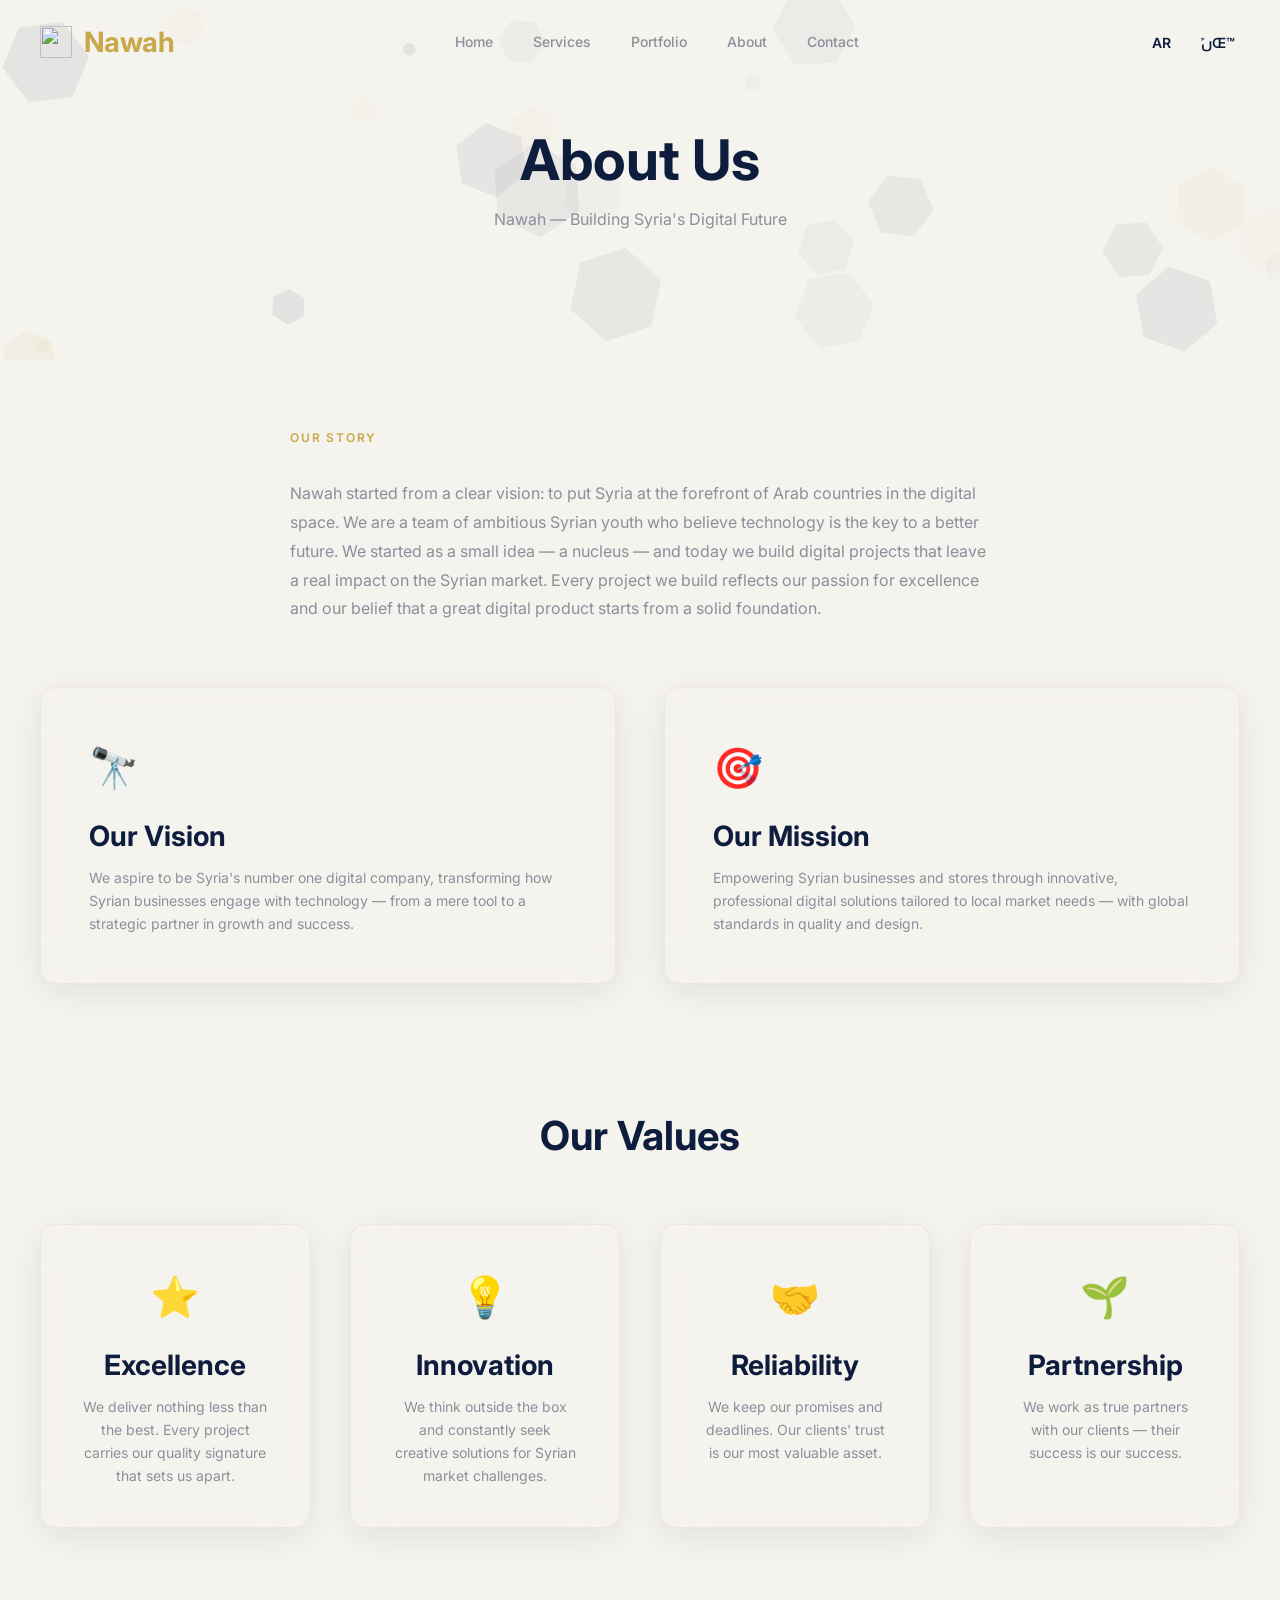
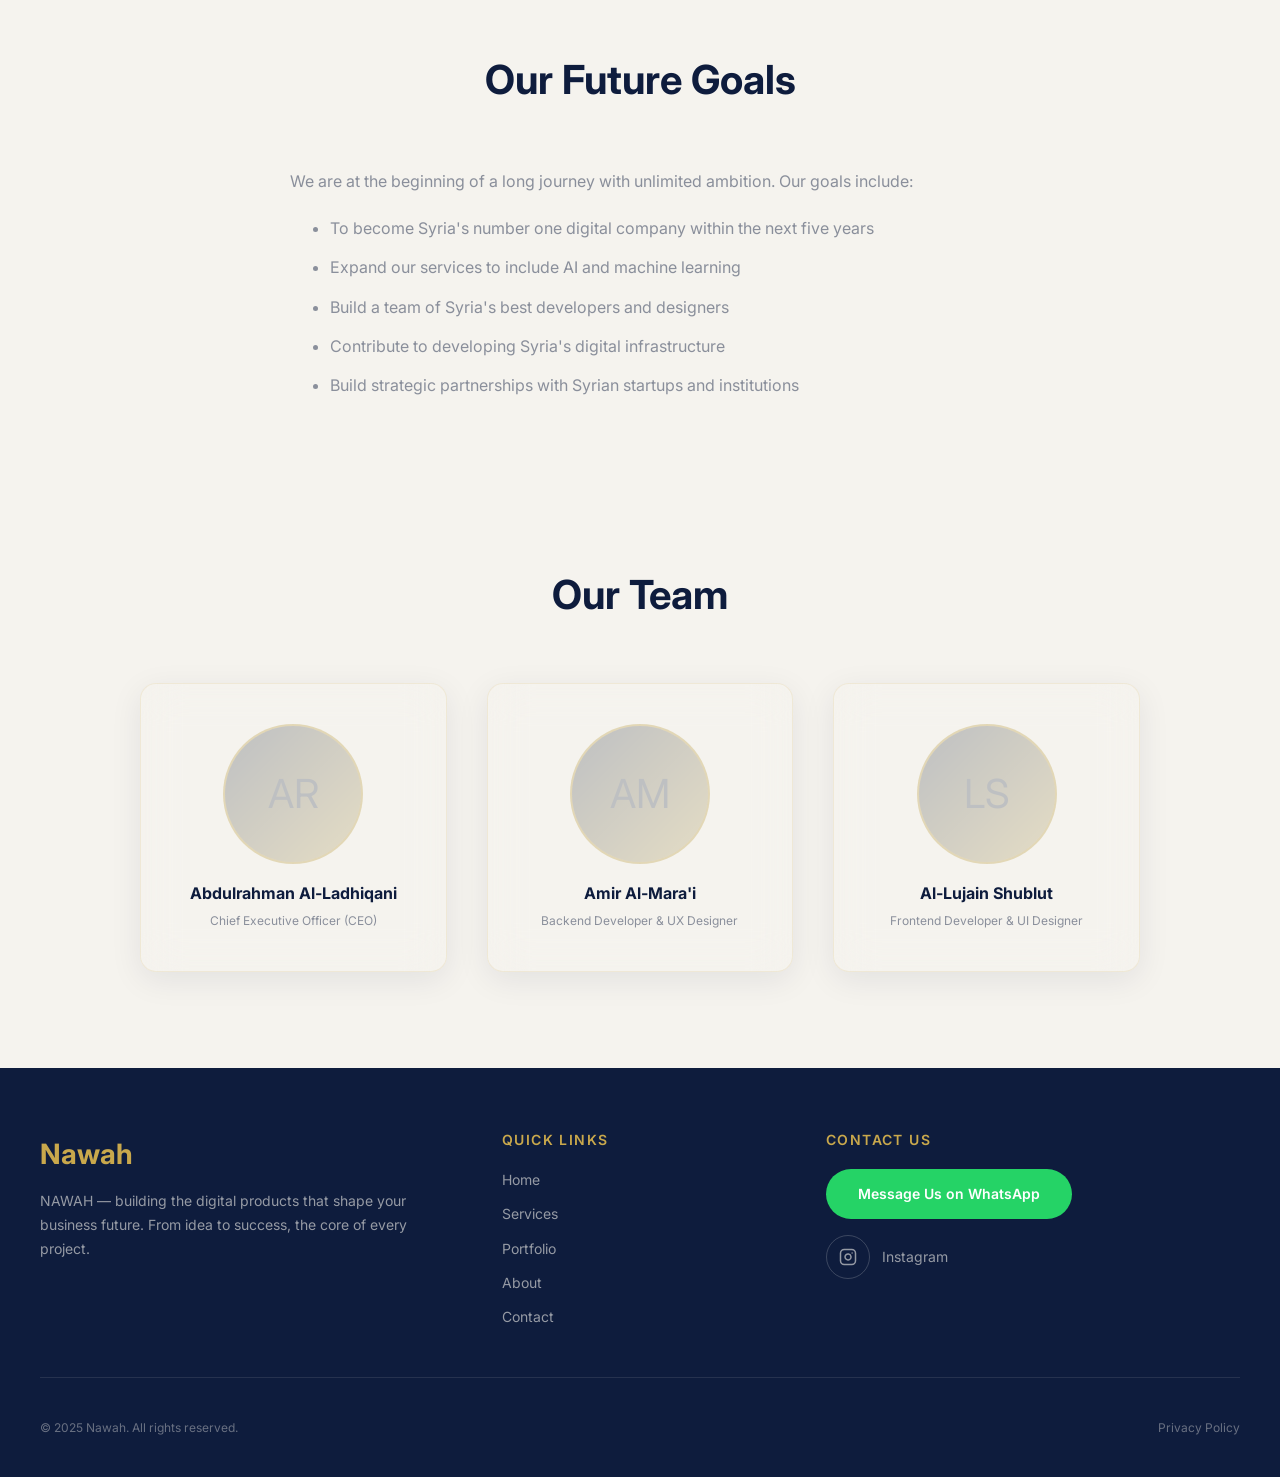
==== commit c4a9cb92: "تحسين أداء الموقع: دمج الملفات، تقليل الطلبات، إيقاف الأنميشن خارج الشاشة" ====
--- a/about.html
+++ b/about.html
@@ -3,6 +3,7 @@
 <head>
   <meta charset="UTF-8">
   <meta name="viewport" content="width=device-width, initial-scale=1.0">
+  <meta name="referrer" content="strict-origin-when-cross-origin">
   <title data-i18n="meta.about.title">About Us — Nawah | Our Story & Team</title>
   <meta name="description" data-i18n="meta.about.desc" content="Learn about Nawah's story, vision, and mission. A team of ambitious Syrian youth building the digital future.">
 
@@ -20,10 +21,10 @@
   <link rel="preconnect" href="https://fonts.gstatic.com" crossorigin>
   <link href="https://fonts.googleapis.com/css2?family=Inter:wght@400;500;600;700&family=Almarai:wght@400;700&display=swap" rel="stylesheet">
 
+  <link rel="preconnect" href="https://cdnjs.cloudflare.com" crossorigin>
+  <link rel="preconnect" href="https://unpkg.com" crossorigin>
+
   <link rel="stylesheet" href="assets/css/main.css">
-  <link rel="stylesheet" href="assets/css/components.css">
-  <link rel="stylesheet" href="assets/css/animations.css">
-  <link rel="stylesheet" href="assets/css/responsive.css">
 </head>
 <body>
 
@@ -242,9 +243,6 @@
   <script src="https://unpkg.com/lenis@1.1.13/dist/lenis.min.js" defer></script>
 
   <script src="assets/js/i18n.js" defer></script>
-  <script src="assets/js/hero.js" defer></script>
-  <script src="assets/js/main.js" defer></script>
-  <script src="assets/js/animations.js" defer></script>
-  <script src="assets/js/footer.js" defer></script>
+  <script src="assets/js/app.js" defer></script>
 </body>
 </html>
--- a/assets/css/main.css
+++ b/assets/css/main.css
@@ -1,5 +1,3 @@
-/* ========== RESET & BASE ========== */
-
 *,
 *::before,
 *::after {
@@ -51,8 +49,6 @@
 input, textarea {
   font-family: inherit;
 }
-
-/* ========== CSS CUSTOM PROPERTIES ========== */
 
 :root {
   --color-navy:      #0E1C3D;
@@ -199,8 +195,6 @@
   height: 115px;
 }
 
-/* ========== NAVBAR ========== */
-
 .navbar {
   position: fixed;
   top: 0;
@@ -237,8 +231,8 @@
 }
 
 .navbar__logo-img {
-  width: 28px;
-  height: 28px;
+  width: 2rem;
+  height: 2rem;
   flex-shrink: 0;
 }
 
@@ -367,8 +361,6 @@
   color: var(--accent);
 }
 
-/* ========== HERO ========== */
-
 .hero {
   position: relative;
   min-height: 100vh;
@@ -462,8 +454,6 @@
   50% { transform: translateX(-50%) translateY(10px); }
 }
 
-/* ========== ABOUT BRIEF ========== */
-
 .about-brief {
   position: relative;
 }
@@ -492,8 +482,6 @@
 .about-brief__link:hover {
   gap: var(--space-sm);
 }
-
-/* ========== STATS ========== */
 
 .stats {
   text-align: center;
@@ -533,15 +521,11 @@
   font-weight: 500;
 }
 
-/* ========== SERVICES ========== */
-
 .services__grid {
   display: grid;
   grid-template-columns: repeat(3, 1fr);
   gap: var(--space-lg);
 }
-
-/* ========== FEATURES ========== */
 
 .features__list {
   display: flex;
@@ -598,8 +582,6 @@
   font-size: var(--text-sm);
 }
 
-/* ========== CLIENTS ========== */
-
 .clients__marquee {
   overflow: hidden;
   width: 100%;
@@ -659,8 +641,6 @@
   100% { transform: translateX(-50%); }
 }
 
-/* ========== TEAM ========== */
-
 .team__grid {
   display: grid;
   grid-template-columns: repeat(3, 1fr);
@@ -669,8 +649,6 @@
   margin: 0 auto;
 }
 
-/* ========== TESTIMONIALS ========== */
-
 .testimonials__inner {
   max-width: 700px;
   margin: 0 auto;
@@ -701,8 +679,6 @@
   color: var(--text-secondary);
   margin-top: var(--space-xs);
 }
-
-/* ========== FAQ ========== */
 
 .faq__list {
   max-width: 700px;
@@ -783,8 +759,6 @@
   font-size: var(--text-sm);
   line-height: 1.65;
 }
-
-/* ========== FOOTER ========== */
 
 .footer {
   position: relative;
@@ -900,8 +874,6 @@
 .footer__bottom-link:hover {
   color: var(--accent);
 }
-
-/* ========== BUTTONS ========== */
 
 .btn {
   display: inline-flex;
@@ -1009,8 +981,6 @@
   transform: scale(1.03);
 }
 
-/* ========== GLASS CARD ========== */
-
 .glass-card {
   background: var(--glass-bg);
   backdrop-filter: blur(20px);
@@ -1028,8 +998,6 @@
   box-shadow: 0 12px 40px rgba(14, 28, 61, 0.15);
 }
 
-/* ========== SERVICE CARD ========== */
-
 .service-card {
   text-align: center;
 }
@@ -1086,8 +1054,6 @@
 .service-card__link:hover {
   gap: 8px;
 }
-
-/* ========== TEAM CARD ========== */
 
 .team-card {
   text-align: center;
@@ -1143,8 +1109,6 @@
   font-size: var(--text-xs);
   color: var(--text-secondary);
 }
-
-/* ========== PORTFOLIO PAGE ========== */
 
 .page-hero {
   position: relative;
@@ -1466,8 +1430,6 @@
   margin-bottom: var(--space-md);
 }
 
-/* ========== ABOUT PAGE ========== */
-
 .about-story,
 .about-vision,
 .about-goals {
@@ -1547,12 +1509,6 @@
   margin-bottom: var(--space-sm);
 }
 
-/* ========== RTL ========== */
-
-[dir="rtl"] .navbar__logo {
-  flex-direction: row-reverse;
-}
-
 [dir="rtl"] .navbar__links {
   flex-direction: row;
 }
@@ -1599,3 +1555,467 @@
   letter-spacing: 0;
   text-transform: none;
 }
+
+.cursor__outer,
+.cursor__mid,
+.cursor__core {
+  position: fixed;
+  top: 0; left: 0;
+  background-repeat: no-repeat;
+  background-position: center;
+  background-size: contain;
+  pointer-events: none;
+  will-change: transform;
+  transform: translate(-50%, -50%);
+}
+
+.cursor__outer {
+  width: 48px; height: 48px;
+  background-image: url('https://raw.githubusercontent.com/frsman1745-tech/nawah/master/assets/images/cursor/orbit-2.png');
+  z-index: 99997;
+}
+
+.cursor__mid {
+  width: 30px; height: 30px;
+  background-image: url('https://raw.githubusercontent.com/frsman1745-tech/nawah/master/assets/images/cursor/orbit-1.png');
+  z-index: 99998;
+}
+
+.cursor__core {
+  width: 14px; height: 14px;
+  background-image: url('https://raw.githubusercontent.com/frsman1745-tech/nawah/master/assets/images/cursor/core.png');
+  z-index: 99999;
+}
+
+.cursor--hover .cursor__core {
+  filter: drop-shadow(0 0 5px rgba(243, 171, 3, 0.6));
+  transition: filter 0.3s ease;
+}
+
+.cursor--hover .cursor__mid {
+  filter: drop-shadow(0 0 4px rgba(12, 28, 51, 0.5));
+  transition: filter 0.3s ease;
+}
+
+.cursor--hover .cursor__outer {
+  filter: drop-shadow(0 0 6px rgba(40, 57, 75, 0.4));
+  transition: filter 0.3s ease;
+}
+
+.cursor--text .cursor__label {
+  opacity: 1;
+}
+
+.cursor__label {
+  position: fixed;
+  top: 0; left: 0;
+  font-size: 11px; font-weight: 700;
+  letter-spacing: 0.12em;
+  color: var(--accent);
+  opacity: 0;
+  transition: opacity 0.3s ease;
+  text-transform: uppercase;
+  white-space: nowrap;
+  z-index: 100000;
+  pointer-events: none;
+}
+
+.section-divider {
+  width: 100%;
+  height: 1px;
+  background: linear-gradient(90deg, transparent, var(--border-gold), transparent);
+  position: relative;
+  margin: 0 auto;
+  max-width: var(--max-width);
+}
+
+.section-divider::before {
+  content: '';
+  position: absolute;
+  top: 50%;
+  left: 50%;
+  transform: translate(-50%, -50%);
+  width: 24px;
+  height: 28px;
+  background: var(--accent);
+  clip-path: polygon(50% 0%, 100% 25%, 100% 75%, 50% 100%, 0% 75%, 0% 25%);
+  opacity: 0.15;
+}
+
+.tag-pill {
+  display: inline-block;
+  padding: 6px 16px;
+  background: var(--bg-secondary);
+  border-radius: 50px;
+  font-size: var(--text-xs);
+  font-weight: 500;
+  color: var(--text-secondary);
+  border: 1px solid var(--border-subtle);
+  transition: border-color var(--anim-base), color var(--anim-base);
+}
+
+.tag-pill:hover {
+  border-color: var(--accent);
+  color: var(--accent);
+}
+
+.live-link {
+  display: inline-flex;
+  align-items: center;
+  gap: 8px;
+  font-size: var(--text-sm);
+  font-weight: 600;
+  color: var(--accent);
+  transition: gap var(--anim-base);
+}
+
+.live-link:hover {
+  gap: 12px;
+}
+
+.live-link__dot {
+  width: 8px;
+  height: 8px;
+  background: #22c55e;
+  border-radius: 50%;
+  animation: pulse-dot 2s ease-in-out infinite;
+}
+
+@keyframes pulse-dot {
+  0%, 100% { opacity: 1; }
+  50% { opacity: 0.3; }
+}
+
+.social-link {
+  width: 44px;
+  height: 44px;
+  display: flex;
+  align-items: center;
+  justify-content: center;
+  border-radius: 50%;
+  border: 1.5px solid rgba(240, 238, 233, 0.2);
+  color: rgba(240, 238, 233, 0.6);
+  font-size: var(--text-base);
+  transition: border-color var(--anim-base), color var(--anim-base), background-color var(--anim-base);
+}
+
+.social-link:hover {
+  border-color: var(--accent);
+  color: var(--accent);
+  background: rgba(201, 168, 76, 0.1);
+}
+
+::-webkit-scrollbar {
+  width: 6px;
+}
+
+::-webkit-scrollbar-track {
+  background: var(--bg-primary);
+}
+
+::-webkit-scrollbar-thumb {
+  background: var(--accent);
+  border-radius: 3px;
+}
+
+::-webkit-scrollbar-thumb:hover {
+  opacity: 0.8;
+}
+
+.hamburger-line {
+  display: block;
+  width: 100%;
+  height: 2px;
+  background: var(--text-primary);
+  transition: transform 0.3s ease, opacity 0.3s ease;
+  transform-origin: center;
+}
+
+.hamburger-line--1.active {
+  transform: translateY(9px) rotate(45deg);
+}
+
+.hamburger-line--2.active {
+  opacity: 0;
+}
+
+.hamburger-line--3.active {
+  transform: translateY(-9px) rotate(-45deg);
+}
+
+.page-transition {
+  position: fixed;
+  top: 0;
+  left: 0;
+  width: 100%;
+  height: 100%;
+  background: var(--color-navy);
+  z-index: 100000;
+  display: flex;
+  align-items: center;
+  justify-content: center;
+  pointer-events: none;
+  opacity: 0;
+}
+
+.page-transition.active {
+  opacity: 1;
+  pointer-events: all;
+}
+
+.page-transition__hex {
+  width: 60px;
+  height: 69px;
+  background: var(--accent);
+  clip-path: polygon(50% 0%, 100% 25%, 100% 75%, 50% 100%, 0% 75%, 0% 25%);
+  animation: spin-hex 1s linear infinite;
+}
+
+@keyframes spin-hex {
+  0% { transform: rotate(0deg); }
+  100% { transform: rotate(360deg); }
+}
+
+@media (prefers-reduced-motion: reduce) {
+  *,
+  *::before,
+  *::after {
+    animation-duration: 0.01ms !important;
+    animation-iteration-count: 1 !important;
+    transition-duration: 0.01ms !important;
+  }
+}
+
+@keyframes shimmer {
+  0% {
+    background-position: -200% center;
+  }
+  100% {
+    background-position: 200% center;
+  }
+}
+
+
+
+@keyframes float {
+  0%, 100% {
+    transform: translateY(0) rotate(0deg);
+  }
+  50% {
+    transform: translateY(-10px) rotate(2deg);
+  }
+}
+
+.hex-float {
+  animation: float 6s ease-in-out infinite;
+}
+
+.hex-float--delay-1 {
+  animation-delay: -2s;
+}
+
+.hex-float--delay-2 {
+  animation-delay: -4s;
+}
+
+@keyframes gold-pulse {
+  0%, 100% {
+    box-shadow: 0 0 20px rgba(201, 168, 76, 0.2);
+  }
+  50% {
+    box-shadow: 0 0 40px rgba(201, 168, 76, 0.4);
+  }
+}
+
+
+
+html.lenis {
+  height: auto;
+}
+
+.lenis.lenis-smooth {
+  scroll-behavior: auto;
+}
+
+.lenis.lenis-smooth [data-lenis-prevent] {
+  overscroll-behavior: contain;
+}
+
+.lenis.lenis-stopped {
+  overflow: hidden;
+}
+
+.lenis.lenis-smooth iframe {
+  pointer-events: none;
+}
+
+/* Scale spacing/text up as viewport grows */
+@media (min-width: 768px) {
+  :root {
+    --text-sm:    0.875rem;
+    --text-base:  1rem;
+    --text-lg:    1.125rem;
+    --text-xl:    1.5rem;
+    --text-2xl:   2rem;
+    --text-hero:  2.5rem;
+
+    --space-xs:   0.5rem;
+    --space-sm:   0.75rem;
+    --space-md:   1.25rem;
+    --space-lg:   2rem;
+    --space-xl:   2.5rem;
+    --space-2xl:  3rem;
+    --space-3xl:  4.5rem;
+
+    --section-padding: var(--space-3xl) var(--space-lg);
+  }
+}
+
+@media (min-width: 1025px) {
+  :root {
+    --text-lg:    1.25rem;
+    --text-xl:    1.75rem;
+    --text-2xl:   2.5rem;
+    --text-hero:  3.5rem;
+
+    --space-lg:   2.5rem;
+    --space-xl:   3rem;
+    --space-2xl:  4rem;
+    --space-3xl:  6rem;
+  }
+}
+
+@media (min-width: 1440px) {
+  :root {
+    --text-hero:  5rem;
+    --space-3xl:  8rem;
+  }
+
+  .services__grid {
+    gap: var(--space-xl);
+  }
+}
+
+/* ======== Mobile layout overrides (max-width) ======== */
+
+@media (max-width: 1024px) {
+  .services__grid { grid-template-columns: repeat(2, 1fr); gap: var(--space-lg); }
+  .team__grid { grid-template-columns: repeat(2, 1fr); }
+  .projects-grid { grid-template-columns: repeat(2, 1fr); }
+  .values-grid { grid-template-columns: repeat(2, 1fr); }
+  .about-vision__grid { grid-template-columns: 1fr; gap: var(--space-lg); }
+  .featured-project__demo { grid-template-columns: 1fr; }
+  .footer__grid { grid-template-columns: 1fr 1fr; }
+}
+
+@media (max-width: 768px) {
+  .navbar__links { display: none; }
+  .navbar__hamburger { display: flex; }
+
+  .featured-project { padding: var(--space-xl) var(--space-md); }
+
+  .services__grid { grid-template-columns: 1fr; }
+  .team__grid { grid-template-columns: 1fr; }
+  .projects-grid { grid-template-columns: 1fr; }
+  .values-grid { grid-template-columns: 1fr; }
+  .footer__grid { grid-template-columns: 1fr; text-align: center; gap: var(--space-lg); }
+  .footer__contact-item { justify-content: center; }
+  .footer__bottom { flex-direction: column; text-align: center; gap: var(--space-sm); }
+
+  .hero__ctas { flex-direction: column; align-items: center; gap: var(--space-sm); }
+  .hero__cta.btn--primary, .hero__cta.btn--outline { width: 100%; max-width: 320px; }
+
+  html[lang="en"] .hero__headline {
+    font-size: clamp(1.35rem, 3.5vw, 1.75rem);
+  }
+
+  .stats__grid { flex-direction: column; gap: var(--space-lg); }
+  .stats__divider { transform: rotate(90deg); }
+
+  .service-card__icon-frame { width: 60px; height: 69px; }
+  .service-card__icon-inner { width: 46px; height: 53px; font-size: var(--text-lg); }
+
+  .features__item { flex-direction: column; align-items: center; text-align: center; }
+  .features__item:nth-child(odd) { --slide-x: 0; }
+  .features__item:nth-child(even) { --slide-x: 0; }
+
+  .project-card__image-placeholder { aspect-ratio: 600/400; }
+
+  .featured-project__mockups { flex-direction: column; }
+  .mockup--mobile { width: 160px; }
+  .mockup--desktop { max-width: 100%; }
+  .featured-project__actions { flex-direction: column; width: 100%; }
+  .featured-project__actions .live-link { width: 100%; justify-content: center; }
+
+  .about-vision__grid { gap: var(--space-lg); }
+  .vision-card, .mission-card { padding: var(--space-lg); }
+
+  .page-hero { min-height: 30vh; }
+
+  .faq__item { padding: var(--space-sm) 0; }
+
+  .hero__scroll-indicator { bottom: var(--space-lg); }
+  .hero__scroll-indicator .arrow { width: 16px; height: 16px; }
+
+  .section__heading { margin-bottom: var(--space-xl); }
+  .features__list { gap: var(--space-lg); }
+  .glass-card { padding: var(--space-md); }
+  .team-card { padding: var(--space-md); }
+  .vision-card, .mission-card { padding: var(--space-md); }
+  .faq__item { padding: var(--space-xs) 0; }
+  .values-grid { padding: 0 var(--space-md) var(--space-xl); }
+
+  .cursor__outer, .cursor__mid, .cursor__core, .cursor__label { display: none !important; }
+}
+
+@media (max-width: 480px) {
+  .hero { min-height: 88vh; }
+  .hero__headline { margin-bottom: var(--space-sm); }
+  .hero__subtitle { margin-bottom: var(--space-lg); max-width: none; }
+  .hero__content { padding: 0 var(--space-sm); }
+  .hero__scroll-indicator { bottom: var(--space-md); }
+
+  .section { padding: var(--space-xl) var(--space-sm); }
+  .section__heading { margin-bottom: var(--space-lg); }
+
+  .service-card__icon-frame { width: 52px; height: 60px; }
+  .service-card__icon-inner { width: 40px; height: 46px; }
+  .service-card__desc { margin-bottom: var(--space-sm); }
+
+  .features__icon-frame { width: 48px; height: 55px; }
+  .features__icon-inner { width: 36px; height: 36px; font-size: var(--text-base); }
+  .features__item { gap: var(--space-md); }
+  .features__text p { font-size: var(--text-base); }
+
+  .team-card__photo { width: 100px; height: 100px; }
+  .client-logo-circle { width: 80px; height: 80px; }
+  .mockup--mobile { width: 120px; }
+  .mockup--desktop { max-width: 100%; }
+
+  .nav-overlay__link { font-size: var(--text-xl); }
+
+  .page-hero { min-height: 25vh; }
+  .faq__item { padding: var(--space-xs) 0; }
+  .stats__grid { gap: var(--space-md); }
+}
+
+@media (max-width: 380px) {
+  .btn { padding: 10px 14px; font-size: var(--text-sm); }
+  .hero__cta.btn--primary, .hero__cta.btn--outline { max-width: none; }
+  .hero { min-height: 85vh; }
+  .hero__headline { margin-bottom: var(--space-xs); }
+  html[lang="en"] .hero__headline { font-size: 1.25rem; }
+  .section { padding: var(--space-lg) var(--space-xs); }
+  .footer__bottom-links { flex-direction: column; gap: var(--space-xs); }
+  .page-hero { min-height: 20vh; }
+}
+
+/* ======== Print ======== */
+
+@media print {
+  .navbar { position: relative; background: none; backdrop-filter: none; }
+  .hero__canvas, .cursor__outer, .cursor__mid, .cursor__core, .cursor__label,
+  .nav-overlay, .hero__scroll-indicator { display: none !important; }
+}
+
+
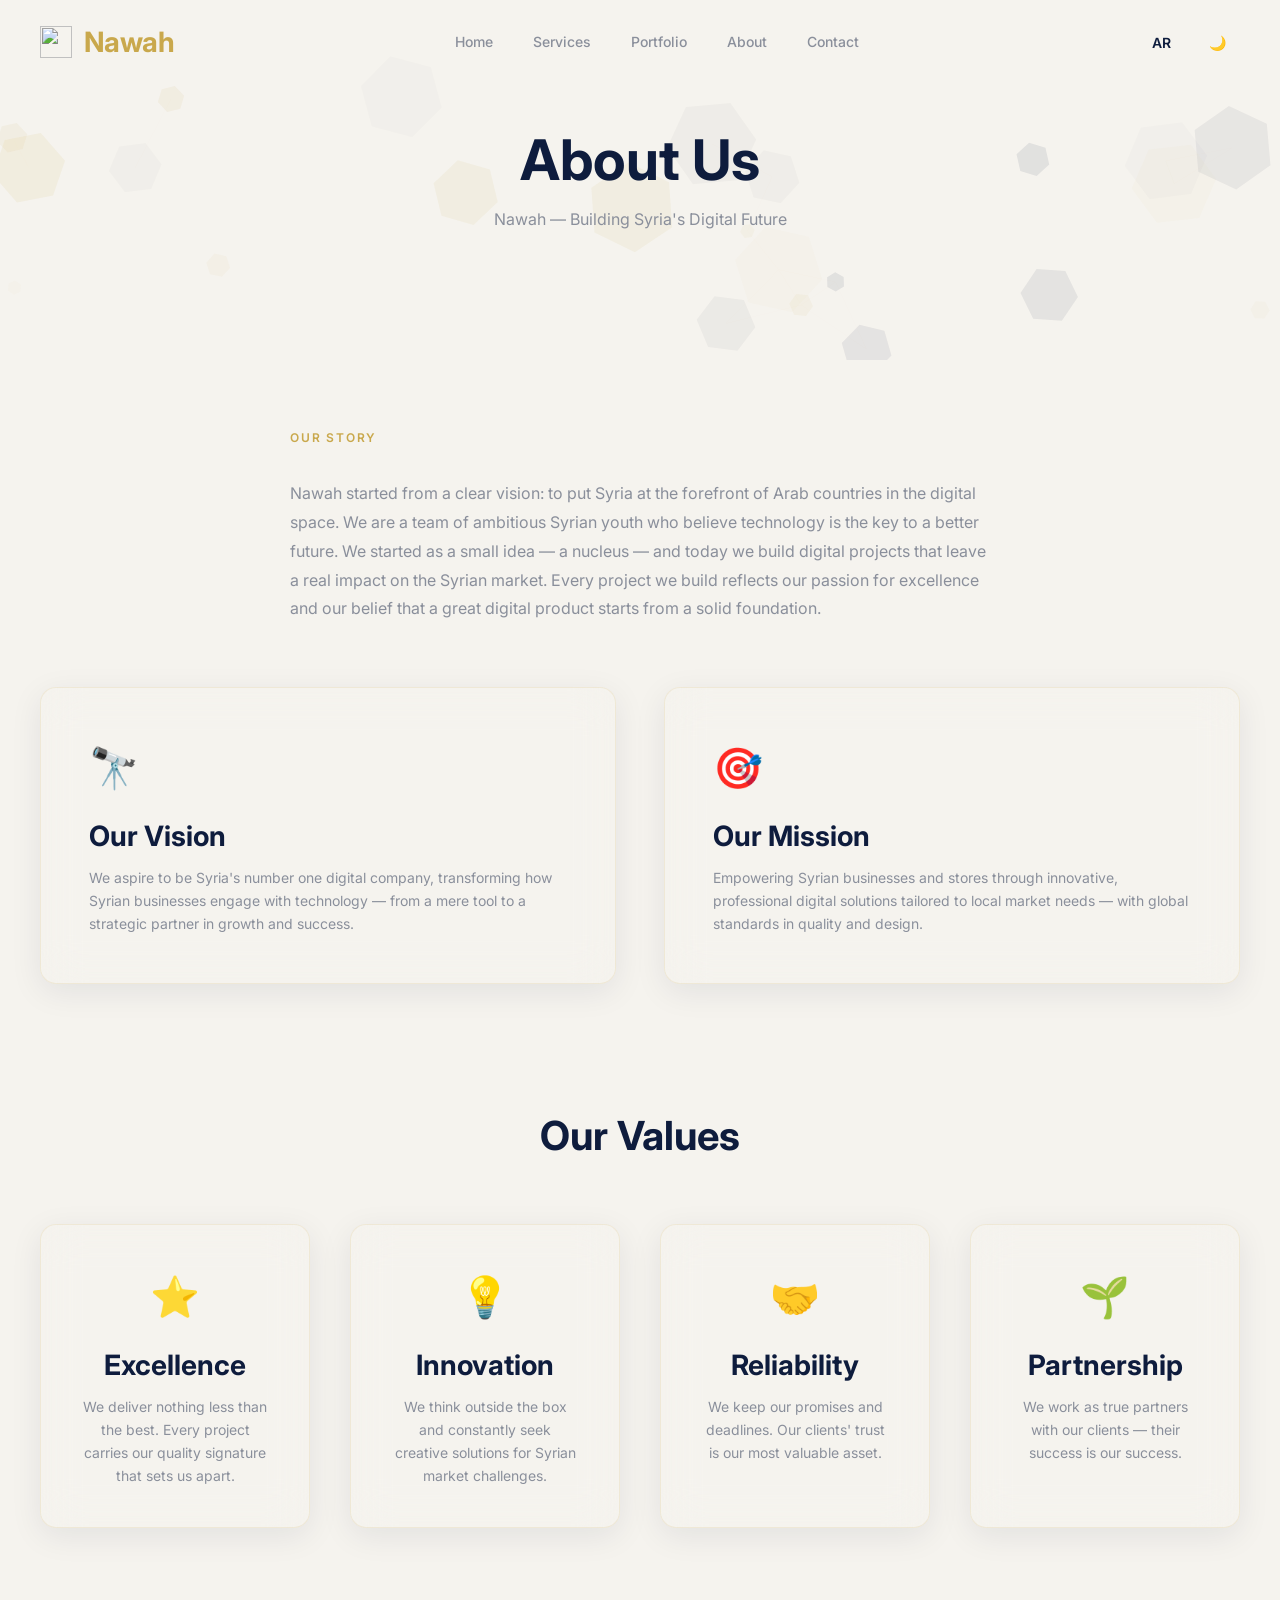
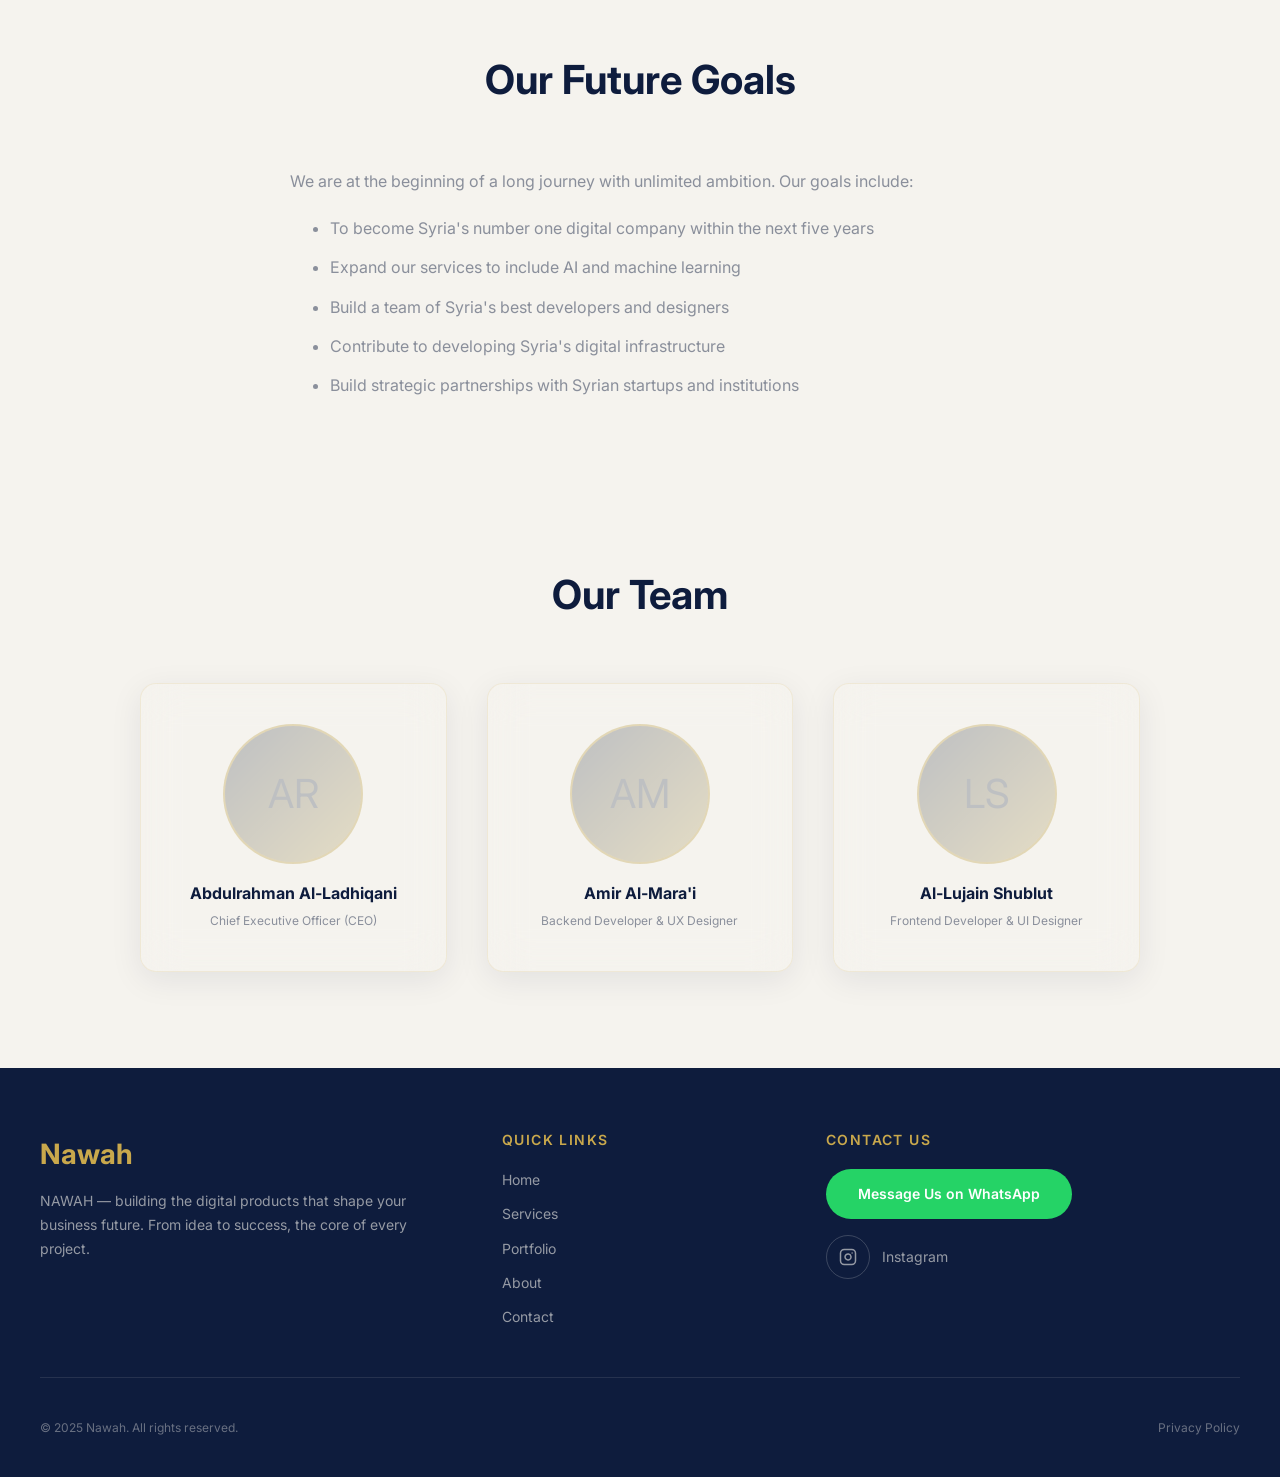
==== commit e9d42320: "إصلاح الزر وإعداد الشعار PNG" ====
--- a/about.html
+++ b/about.html
@@ -13,7 +13,7 @@
   <meta property="og:type" content="website">
   <meta property="og:url" content="https://nawah.dev/about">
 
-  <link rel="icon" type="image/svg+xml" href="assets/images/logo.svg">
+  <link rel="icon" type="image/png" href="assets/images/logo.png">
 
   <link rel="canonical" href="https://nawah.dev/about">
 
@@ -36,7 +36,7 @@
   <header class="navbar" role="banner">
     <nav class="navbar__inner" aria-label="Main navigation">
       <a href="index.html" class="navbar__logo" aria-label="Nawah Home">
-        <img src="assets/images/logo.svg" alt="" class="navbar__logo-img" width="28" height="28">
+        <img src="assets/images/logo.png" alt="" class="navbar__logo-img" width="28" height="28">
         <span data-i18n="nav.logo">نواة</span>
       </a>
       <div class="navbar__links">
--- a/assets/css/main.css
+++ b/assets/css/main.css
@@ -421,8 +421,6 @@
   justify-content: center;
   gap: var(--space-md);
   flex-wrap: wrap;
-  opacity: 0;
-  transform: translateY(20px);
 }
 
 .hero__scroll-indicator {
@@ -967,6 +965,55 @@
 
 .btn--text:hover::after {
   width: 100%;
+}
+
+.btn--gold {
+  background: linear-gradient(135deg, var(--color-gold), #b8942e);
+  color: var(--color-navy);
+  border: none;
+  padding: 16px 40px;
+  font-size: var(--text-base);
+  font-weight: 700;
+  box-shadow: 0 4px 25px -8px rgba(201, 168, 76, 0.4);
+  position: relative;
+  overflow: visible;
+}
+
+.btn--gold::before {
+  content: '';
+  position: absolute;
+  inset: -3px;
+  border-radius: 54px;
+  background: linear-gradient(135deg, rgba(201,168,76,0.6), rgba(201,168,76,0.1), rgba(201,168,76,0.6));
+  z-index: -1;
+  opacity: 0;
+  transition: opacity 0.4s ease;
+}
+
+.btn--gold:hover {
+  transform: scale(1.06);
+  box-shadow: 0 8px 35px -6px rgba(201, 168, 76, 0.55);
+}
+
+.btn--gold:hover::before {
+  opacity: 1;
+}
+
+.btn--gold::after {
+  content: '✦';
+  display: inline-block;
+  margin-left: 8px;
+  font-size: 0.75em;
+  transition: transform 0.3s ease;
+}
+
+[dir="rtl"] .btn--gold::after {
+  margin-left: 0;
+  margin-right: 8px;
+}
+
+.btn--gold:hover::after {
+  transform: rotate(90deg);
 }
 
 .btn--whatsapp {
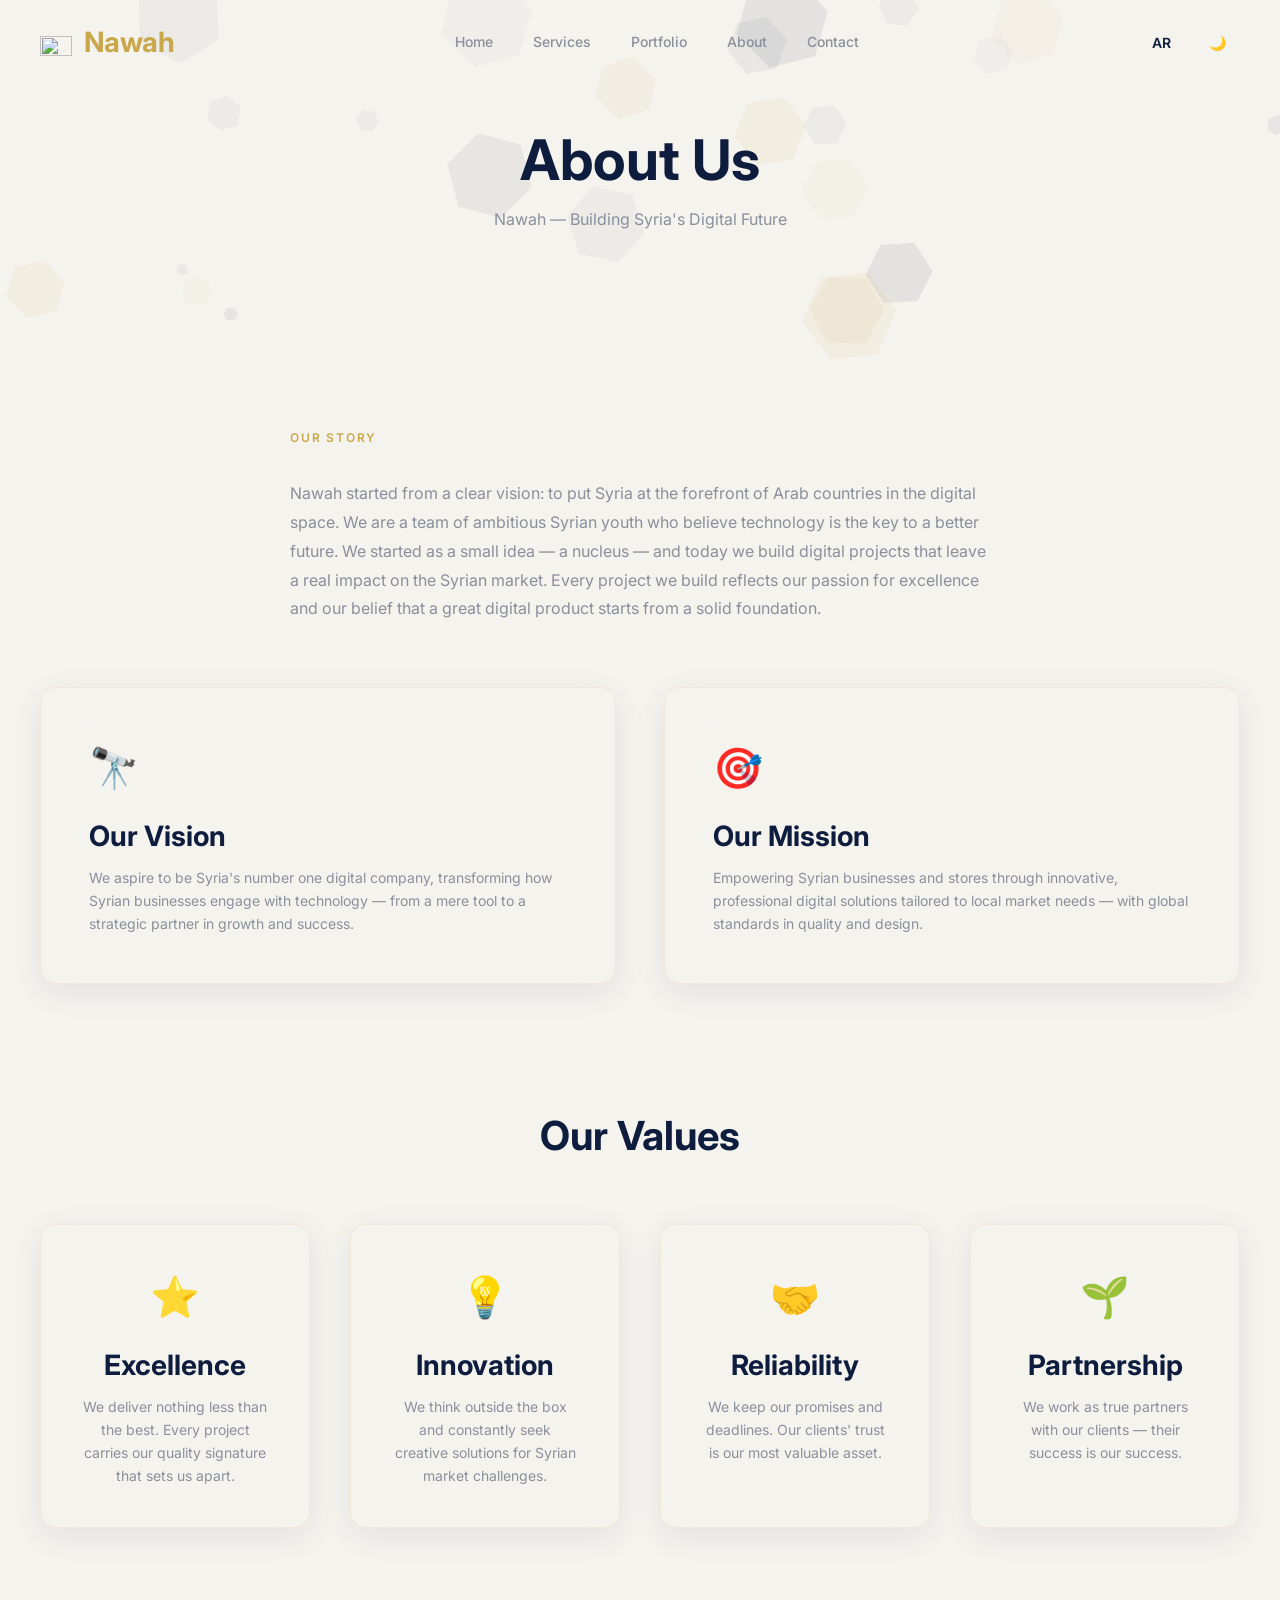
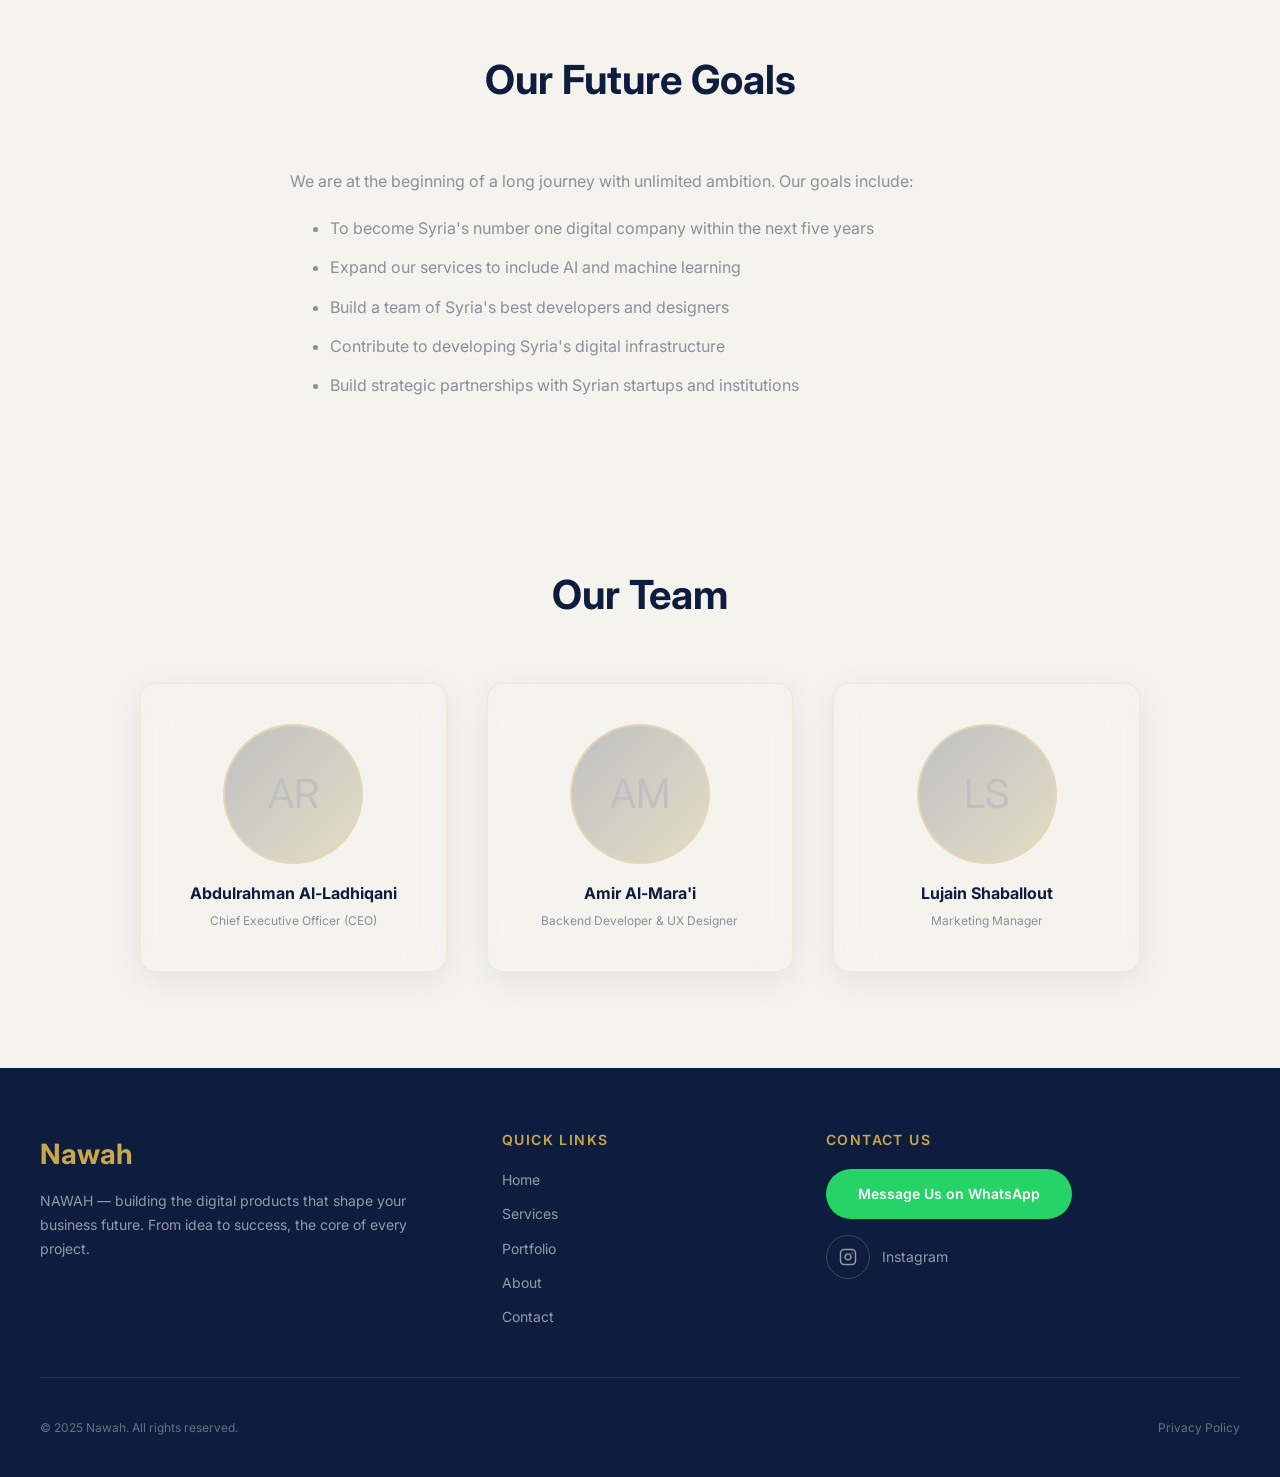
==== commit c3a101c4: "استبدال كل الصور بروابط CDN + ماوس سداسي جديد الصور: - حذف صور الماوس الثلاثة (1.64 MB) واستبدالها ب" ====
--- a/about.html
+++ b/about.html
@@ -9,11 +9,11 @@
 
   <meta property="og:title" content="نواة / Nawah — Digital Development Agency">
   <meta property="og:description" content="تعرف على قصة نواة، رؤيتنا، ورسالتنا.">
-  <meta property="og:image" content="assets/images/og-image.jpg">
+  <meta property="og:image" content="https://res.cloudinary.com/dopbntej7/image/upload/f_auto,q_auto,w_512/v1790893106/jzynkrinp9hyvwmqhz2o.png">
   <meta property="og:type" content="website">
   <meta property="og:url" content="https://nawah.dev/about">
 
-  <link rel="icon" type="image/png" href="assets/images/logo.png">
+  <link rel="icon" type="image/png" href="https://res.cloudinary.com/dopbntej7/image/upload/f_auto,q_auto,w_256/v1790893106/jzynkrinp9hyvwmqhz2o.png">
 
   <link rel="canonical" href="https://nawah.dev/about">
 
@@ -23,6 +23,14 @@
 
   <link rel="preconnect" href="https://cdnjs.cloudflare.com" crossorigin>
   <link rel="preconnect" href="https://unpkg.com" crossorigin>
+
+  <script>
+    (function () {
+      var saved = localStorage.getItem('nawah-theme');
+      var prefersDark = window.matchMedia('(prefers-color-scheme: dark)').matches;
+      document.documentElement.setAttribute('data-theme', saved || (prefersDark ? 'dark' : 'light'));
+    })();
+  </script>
 
   <link rel="stylesheet" href="assets/css/main.css">
 </head>
@@ -36,7 +44,8 @@
   <header class="navbar" role="banner">
     <nav class="navbar__inner" aria-label="Main navigation">
       <a href="index.html" class="navbar__logo" aria-label="Nawah Home">
-        <img src="assets/images/logo.png" alt="" class="navbar__logo-img" width="28" height="28">
+        <img src="https://res.cloudinary.com/dopbntej7/image/upload/f_auto,q_auto,w_256/v1790893106/jzynkrinp9hyvwmqhz2o.png" alt="" class="navbar__logo-img navbar__logo-img--light" width="32" height="37">
+        <img src="https://res.cloudinary.com/dopbntej7/image/upload/f_auto,q_auto,w_256/v1790893113/inpfi1nyyu2dqszcei87.png" alt="" class="navbar__logo-img navbar__logo-img--dark" width="32" height="37">
         <span data-i18n="nav.logo">نواة</span>
       </a>
       <div class="navbar__links">
--- a/assets/css/main.css
+++ b/assets/css/main.css
@@ -94,6 +94,12 @@
   --anim-base:   300ms ease;
   --anim-slow:   600ms ease;
   --anim-reveal: 800ms cubic-bezier(0.16, 1, 0.3, 1);
+
+  --cursor-glow:       201 168 76;
+  --cursor-ring-glow:  rgba(14, 28, 61, 0.35);
+  /* Artwork layers share one 256px source canvas with centered content
+     (heart 24%, mid 49%, outer 74%), so one box size nests them correctly. */
+  --cursor-box: 72px;
 }
 
 [data-theme="dark"] {
@@ -109,6 +115,9 @@
   --nav-bg:          rgba(26, 26, 26, 0.8);
   --glass-bg:        rgba(14, 28, 61, 0.3);
   --glass-border:    rgba(201, 168, 76, 0.2);
+
+  --cursor-glow:       243 205 120;
+  --cursor-ring-glow:  rgba(240, 196, 106, 0.4);
 }
 
 h1, h2, h3, h4, h5, h6 {
@@ -232,8 +241,22 @@
 
 .navbar__logo-img {
   width: 2rem;
-  height: 2rem;
+  height: auto;
+  aspect-ratio: 256 / 295;
+  object-fit: contain;
   flex-shrink: 0;
+}
+
+.navbar__logo-img--dark {
+  display: none;
+}
+
+[data-theme="dark"] .navbar__logo-img--light {
+  display: none;
+}
+
+[data-theme="dark"] .navbar__logo-img--dark {
+  display: block;
 }
 
 .navbar__links {
@@ -1603,68 +1626,90 @@
   text-transform: none;
 }
 
+/* Cursor layers, painted back-to-front: halo → outer → mid → heart core */
+
+.cursor__halo,
 .cursor__outer,
 .cursor__mid,
 .cursor__core {
   position: fixed;
   top: 0; left: 0;
+  pointer-events: none;
+  will-change: transform;
+  transform: translate(-50%, -50%);
+}
+
+/* Hexagonal glow behind the outer layer. The gradient alpha is held flat out to
+   the clip-path edge on purpose: a hexagon's vertices sit further from centre
+   than its flats, so any gradient that fades to zero there reads as a rounded
+   blob. Holding it lets the clip-path define a true hexagonal rim. */
+.cursor__halo {
+  width: calc(var(--cursor-box) * 1.1667);
+  height: calc(var(--cursor-box) * 1.3056);
+  z-index: 99995;
+  background-image: radial-gradient(closest-side,
+    rgb(var(--cursor-glow) / 0) 40%,
+    rgb(var(--cursor-glow) / 0.09) 78%,
+    rgb(var(--cursor-glow) / 0.16) 100%);
+  clip-path: polygon(50% 0%, 100% 25%, 100% 75%, 50% 100%, 0% 75%, 0% 25%);
+  opacity: 0.45;
+  will-change: transform, opacity;
+  animation: cursor-halo-pulse 3.4s ease-in-out infinite;
+}
+
+.cursor__halo::before {
+  content: '';
+  position: absolute;
+  inset: 12%;
+  background-image: radial-gradient(closest-side,
+    rgb(var(--cursor-glow) / 0) 30%,
+    rgb(var(--cursor-glow) / 0.15) 66%,
+    rgb(var(--cursor-glow) / 0.3) 100%);
+  clip-path: polygon(50% 0%, 100% 25%, 100% 75%, 50% 100%, 0% 75%, 0% 25%);
+}
+
+@keyframes cursor-halo-pulse {
+  0%, 100% { opacity: 0.28; }
+  50%      { opacity: 0.62; }
+}
+
+.cursor__outer,
+.cursor__mid,
+.cursor__core {
+  width: var(--cursor-box);
+  height: var(--cursor-box);
   background-repeat: no-repeat;
   background-position: center;
   background-size: contain;
-  pointer-events: none;
-  will-change: transform;
-  transform: translate(-50%, -50%);
 }
 
 .cursor__outer {
-  width: 48px; height: 48px;
-  background-image: url('https://raw.githubusercontent.com/frsman1745-tech/nawah/master/assets/images/cursor/orbit-2.png');
+  background-image: url('https://res.cloudinary.com/dopbntej7/image/upload/f_auto,q_auto,w_256/v1790892439/gtkvujygah4pinnunspv.png');
   z-index: 99997;
 }
 
 .cursor__mid {
-  width: 30px; height: 30px;
-  background-image: url('https://raw.githubusercontent.com/frsman1745-tech/nawah/master/assets/images/cursor/orbit-1.png');
+  background-image: url('https://res.cloudinary.com/dopbntej7/image/upload/f_auto,q_auto,w_256/v1790892432/xjdw3ubxipgzhfwa9vus.png');
   z-index: 99998;
 }
 
 .cursor__core {
-  width: 14px; height: 14px;
-  background-image: url('https://raw.githubusercontent.com/frsman1745-tech/nawah/master/assets/images/cursor/core.png');
+  background-image: url('https://res.cloudinary.com/dopbntej7/image/upload/f_auto,q_auto,w_256/v1790892425/ucanktw4enjgkvbcklen.png');
   z-index: 99999;
 }
 
-.cursor--hover .cursor__core {
-  filter: drop-shadow(0 0 5px rgba(243, 171, 3, 0.6));
+.cursor--hover .cursor__mid {
+  filter: drop-shadow(0 0 5px var(--cursor-ring-glow));
   transition: filter 0.3s ease;
 }
 
-.cursor--hover .cursor__mid {
-  filter: drop-shadow(0 0 4px rgba(12, 28, 51, 0.5));
+.cursor--hover .cursor__outer {
+  filter: drop-shadow(0 0 8px var(--cursor-ring-glow));
   transition: filter 0.3s ease;
 }
 
-.cursor--hover .cursor__outer {
-  filter: drop-shadow(0 0 6px rgba(40, 57, 75, 0.4));
-  transition: filter 0.3s ease;
-}
-
-.cursor--text .cursor__label {
-  opacity: 1;
-}
-
-.cursor__label {
-  position: fixed;
-  top: 0; left: 0;
-  font-size: 11px; font-weight: 700;
-  letter-spacing: 0.12em;
-  color: var(--accent);
-  opacity: 0;
-  transition: opacity 0.3s ease;
-  text-transform: uppercase;
-  white-space: nowrap;
-  z-index: 100000;
-  pointer-events: none;
+@media (prefers-reduced-motion: reduce) {
+  .cursor__halo { animation: none; opacity: 0.4; }
 }
 
 .section-divider {
@@ -2012,7 +2057,7 @@
   .faq__item { padding: var(--space-xs) 0; }
   .values-grid { padding: 0 var(--space-md) var(--space-xl); }
 
-  .cursor__outer, .cursor__mid, .cursor__core, .cursor__label { display: none !important; }
+  .cursor__halo, .cursor__outer, .cursor__mid, .cursor__core { display: none !important; }
 }
 
 @media (max-width: 480px) {
@@ -2061,7 +2106,7 @@
 
 @media print {
   .navbar { position: relative; background: none; backdrop-filter: none; }
-  .hero__canvas, .cursor__outer, .cursor__mid, .cursor__core, .cursor__label,
+  .hero__canvas, .cursor__halo, .cursor__outer, .cursor__mid, .cursor__core,
   .nav-overlay, .hero__scroll-indicator { display: none !important; }
 }
 
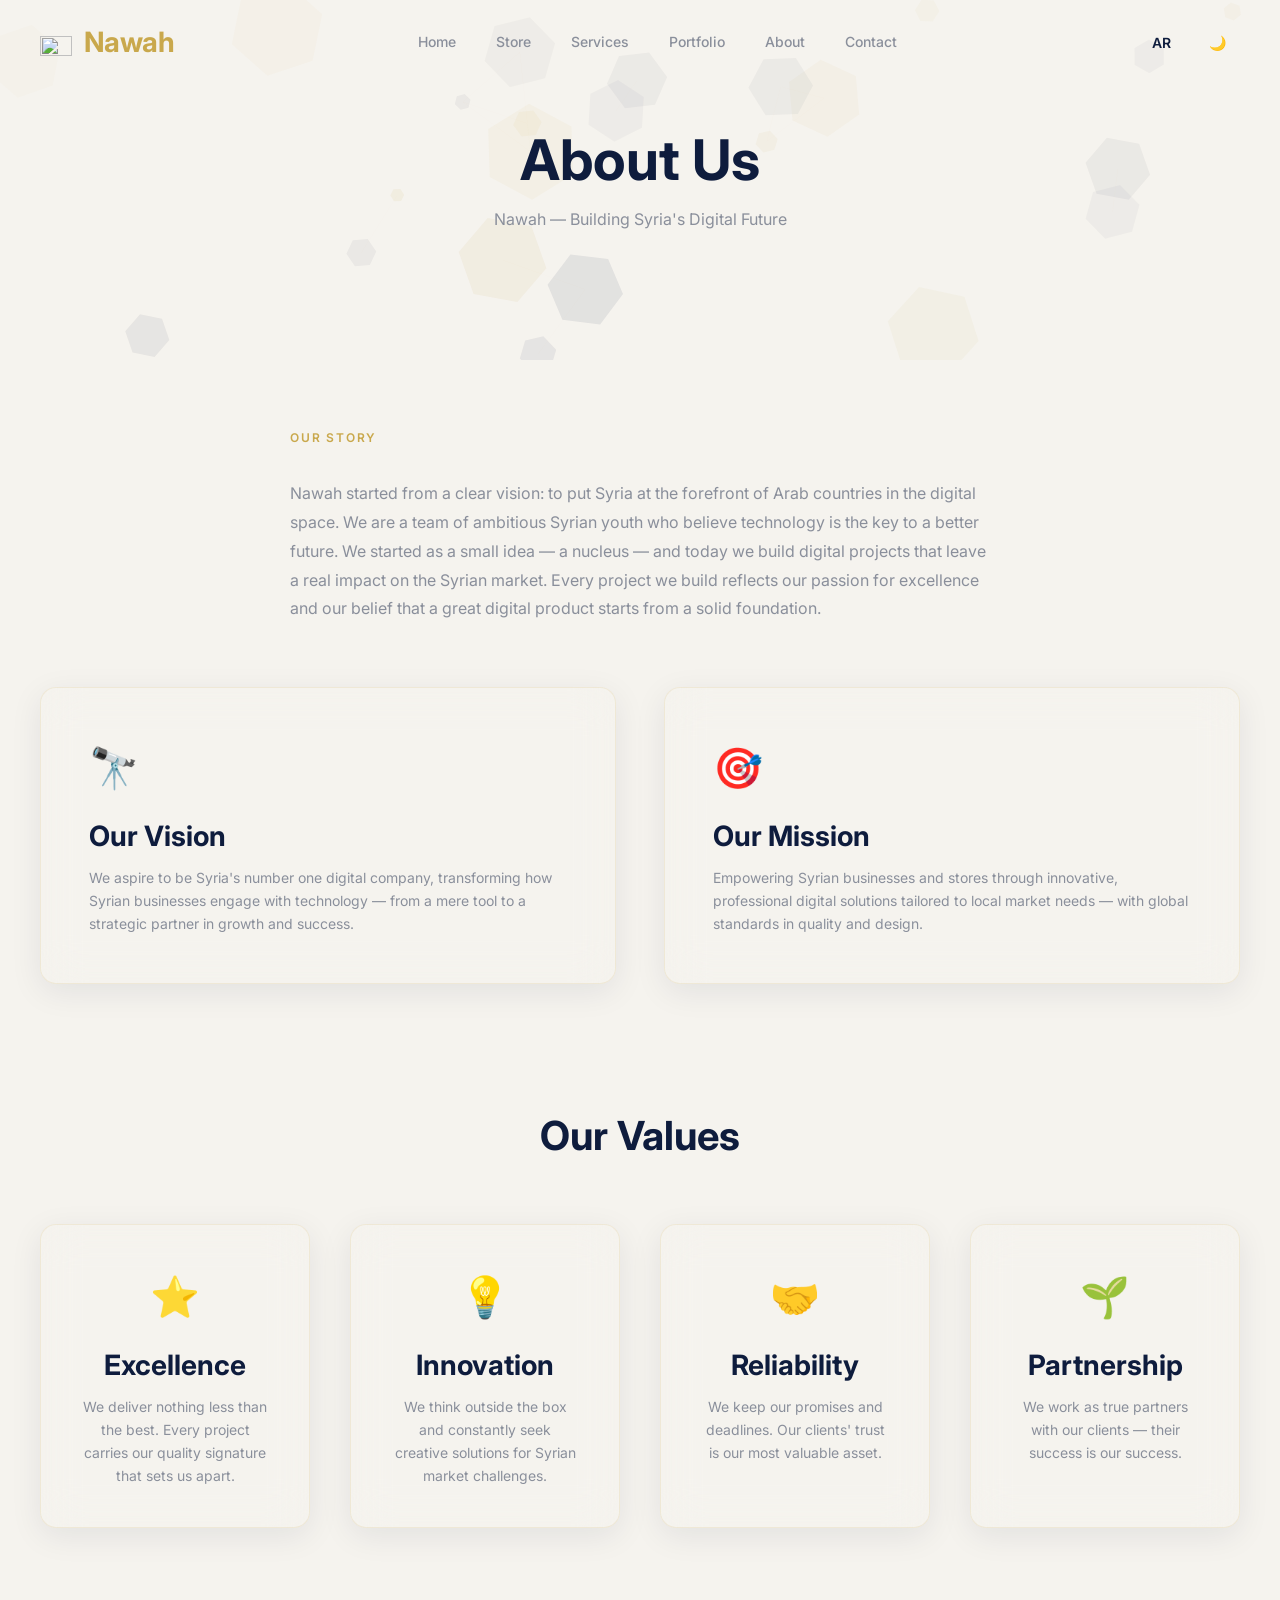
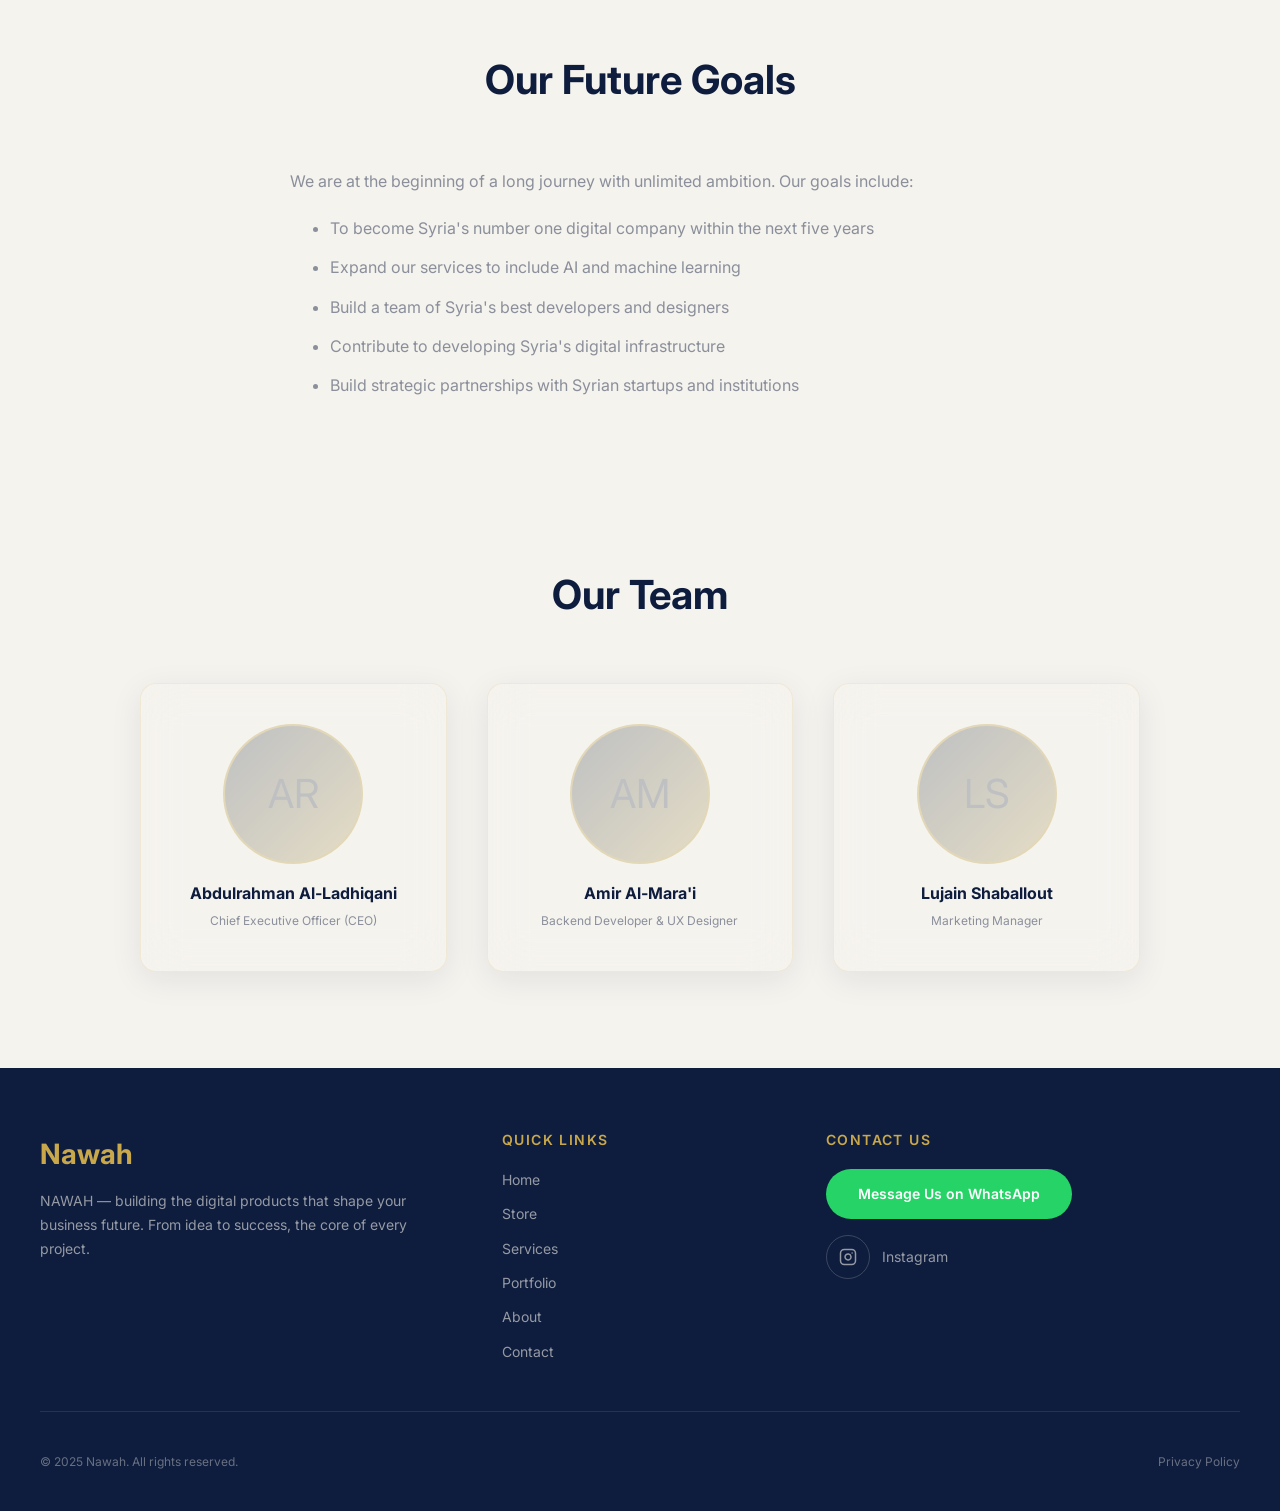
==== commit 7ccc46a9: "إضافة المتجر إلى قوائم التنقل في كل الصفحات كان store.html موجود لوحده بدون أي رابط يوصله من باقي ال" ====
--- a/about.html
+++ b/about.html
@@ -50,6 +50,7 @@
       </a>
       <div class="navbar__links">
         <a href="index.html" class="navbar__link" data-i18n="nav.home">Home</a>
+        <a href="store.html" class="navbar__link" data-i18n="nav.store">Store</a>
         <a href="index.html#services" class="navbar__link" data-i18n="nav.services">Services</a>
         <a href="portfolio.html" class="navbar__link" data-i18n="nav.portfolio">Portfolio</a>
         <a href="about.html" class="navbar__link" data-i18n="nav.about">About</a>
@@ -70,6 +71,7 @@
   <div class="nav-overlay" id="nav-overlay" role="dialog" aria-modal="true">
     <div class="nav-overlay__links">
       <a href="index.html" class="nav-overlay__link" data-i18n="nav.home">Home</a>
+      <a href="store.html" class="nav-overlay__link" data-i18n="nav.store">Store</a>
       <a href="index.html#services" class="nav-overlay__link" data-i18n="nav.services">Services</a>
       <a href="portfolio.html" class="nav-overlay__link" data-i18n="nav.portfolio">Portfolio</a>
       <a href="about.html" class="nav-overlay__link" data-i18n="nav.about">About</a>
@@ -217,6 +219,7 @@
         <h4 class="footer__heading" data-i18n="footer.quickLinks">Quick Links</h4>
         <div class="footer__links">
           <a href="index.html" class="footer__link" data-i18n="nav.home">Home</a>
+          <a href="store.html" class="footer__link" data-i18n="nav.store">Store</a>
           <a href="index.html#services" class="footer__link" data-i18n="nav.services">Services</a>
           <a href="portfolio.html" class="footer__link" data-i18n="nav.portfolio">Portfolio</a>
           <a href="about.html" class="footer__link" data-i18n="nav.about">About</a>
--- a/assets/css/main.css
+++ b/assets/css/main.css
@@ -95,7 +95,6 @@
   --anim-slow:   600ms ease;
   --anim-reveal: 800ms cubic-bezier(0.16, 1, 0.3, 1);
 
-  --cursor-glow:       201 168 76;
   --cursor-ring-glow:  rgba(14, 28, 61, 0.35);
   /* Artwork layers share one 256px source canvas with centered content
      (heart 24%, mid 49%, outer 74%), so one box size nests them correctly. */
@@ -116,7 +115,6 @@
   --glass-bg:        rgba(14, 28, 61, 0.3);
   --glass-border:    rgba(201, 168, 76, 0.2);
 
-  --cursor-glow:       243 205 120;
   --cursor-ring-glow:  rgba(240, 196, 106, 0.4);
 }
 
@@ -1626,9 +1624,8 @@
   text-transform: none;
 }
 
-/* Cursor layers, painted back-to-front: halo → outer → mid → heart core */
-
-.cursor__halo,
+/* Cursor layers, painted back-to-front: outer → mid → heart core */
+
 .cursor__outer,
 .cursor__mid,
 .cursor__core {
@@ -1637,45 +1634,6 @@
   pointer-events: none;
   will-change: transform;
   transform: translate(-50%, -50%);
-}
-
-/* Hexagonal glow behind the outer layer. The gradient alpha is held flat out to
-   the clip-path edge on purpose: a hexagon's vertices sit further from centre
-   than its flats, so any gradient that fades to zero there reads as a rounded
-   blob. Holding it lets the clip-path define a true hexagonal rim. */
-.cursor__halo {
-  width: calc(var(--cursor-box) * 1.1667);
-  height: calc(var(--cursor-box) * 1.3056);
-  z-index: 99995;
-  background-image: radial-gradient(closest-side,
-    rgb(var(--cursor-glow) / 0) 40%,
-    rgb(var(--cursor-glow) / 0.09) 78%,
-    rgb(var(--cursor-glow) / 0.16) 100%);
-  clip-path: polygon(50% 0%, 100% 25%, 100% 75%, 50% 100%, 0% 75%, 0% 25%);
-  opacity: 0.45;
-  will-change: transform, opacity;
-  animation: cursor-halo-pulse 3.4s ease-in-out infinite;
-}
-
-.cursor__halo::before {
-  content: '';
-  position: absolute;
-  inset: 12%;
-  background-image: radial-gradient(closest-side,
-    rgb(var(--cursor-glow) / 0) 30%,
-    rgb(var(--cursor-glow) / 0.15) 66%,
-    rgb(var(--cursor-glow) / 0.3) 100%);
-  clip-path: polygon(50% 0%, 100% 25%, 100% 75%, 50% 100%, 0% 75%, 0% 25%);
-}
-
-@keyframes cursor-halo-pulse {
-  0%, 100% { opacity: 0.28; }
-  50%      { opacity: 0.62; }
-}
-
-.cursor__outer,
-.cursor__mid,
-.cursor__core {
   width: var(--cursor-box);
   height: var(--cursor-box);
   background-repeat: no-repeat;
@@ -1706,10 +1664,6 @@
 .cursor--hover .cursor__outer {
   filter: drop-shadow(0 0 8px var(--cursor-ring-glow));
   transition: filter 0.3s ease;
-}
-
-@media (prefers-reduced-motion: reduce) {
-  .cursor__halo { animation: none; opacity: 0.4; }
 }
 
 .section-divider {
@@ -2057,7 +2011,7 @@
   .faq__item { padding: var(--space-xs) 0; }
   .values-grid { padding: 0 var(--space-md) var(--space-xl); }
 
-  .cursor__halo, .cursor__outer, .cursor__mid, .cursor__core { display: none !important; }
+  .cursor__outer, .cursor__mid, .cursor__core { display: none !important; }
 }
 
 @media (max-width: 480px) {
@@ -2106,7 +2060,7 @@
 
 @media print {
   .navbar { position: relative; background: none; backdrop-filter: none; }
-  .hero__canvas, .cursor__halo, .cursor__outer, .cursor__mid, .cursor__core,
+  .hero__canvas, .cursor__outer, .cursor__mid, .cursor__core,
   .nav-overlay, .hero__scroll-indicator { display: none !important; }
 }
 
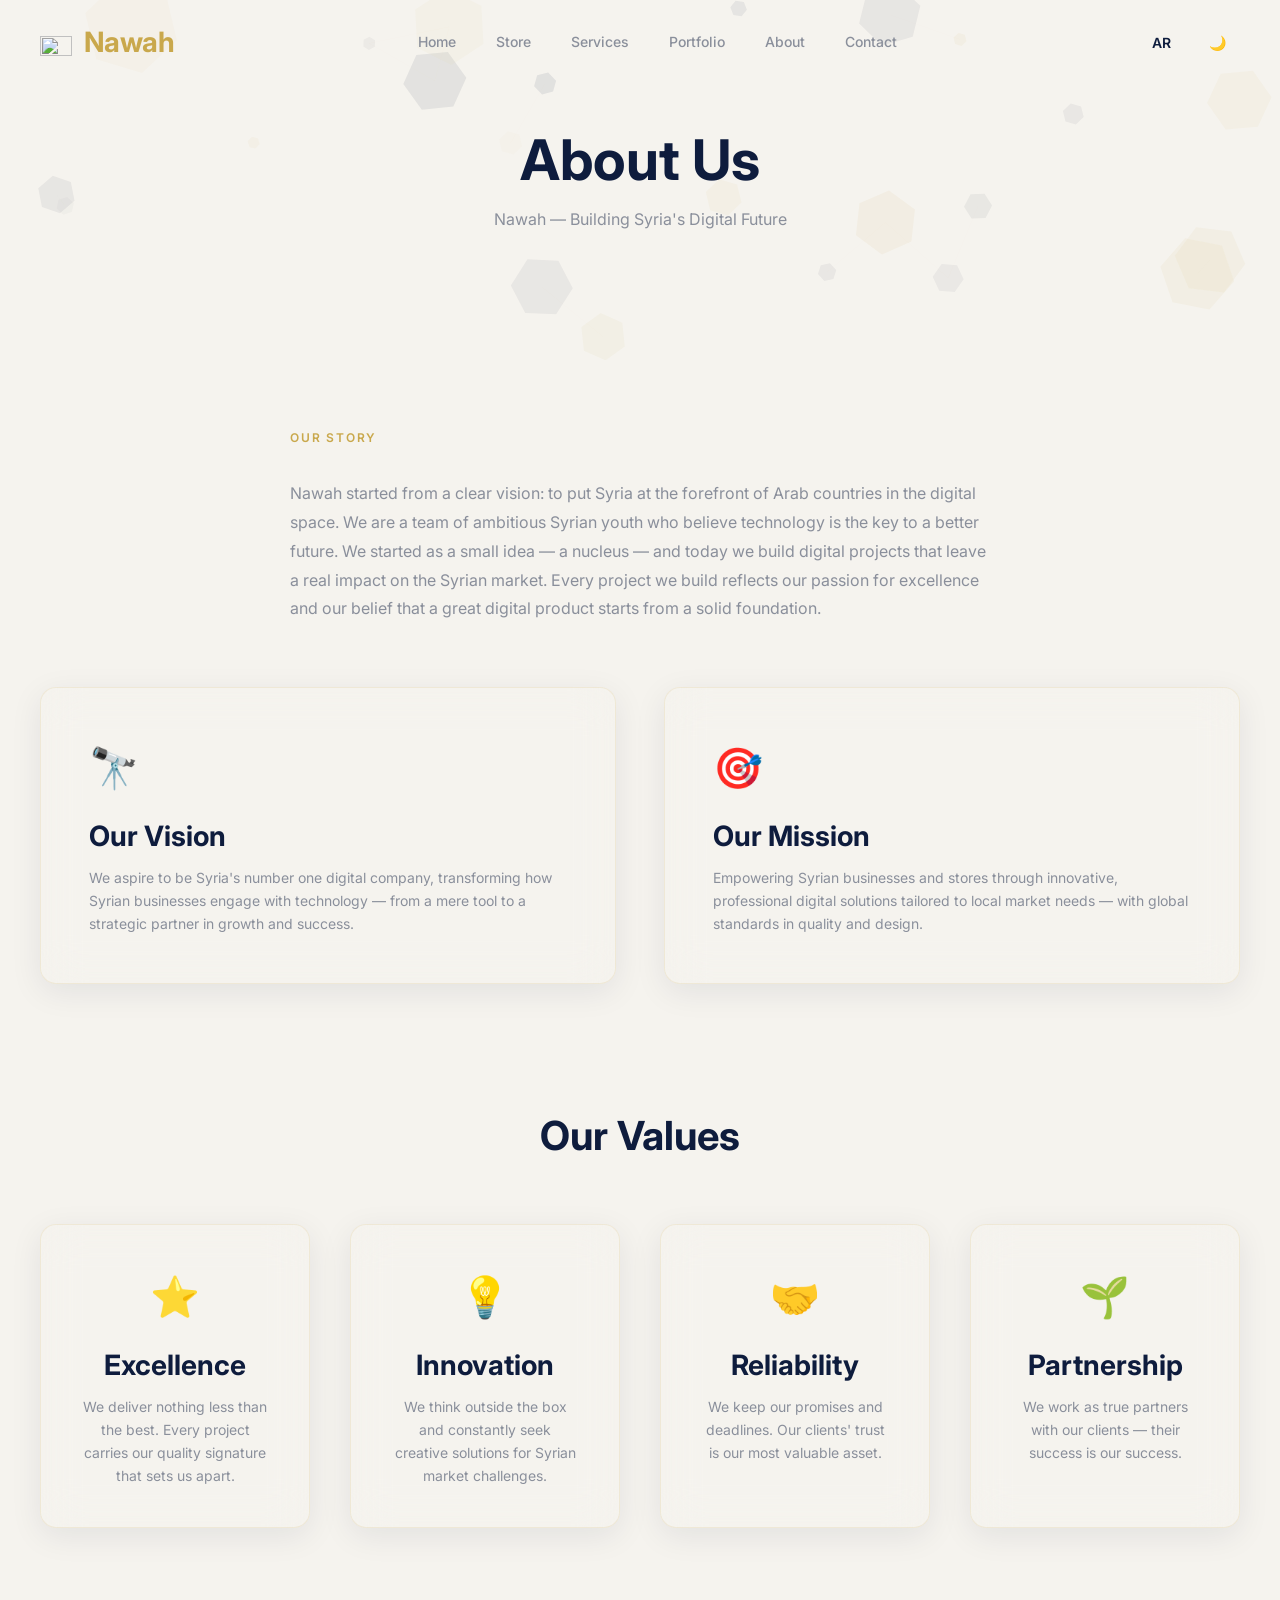
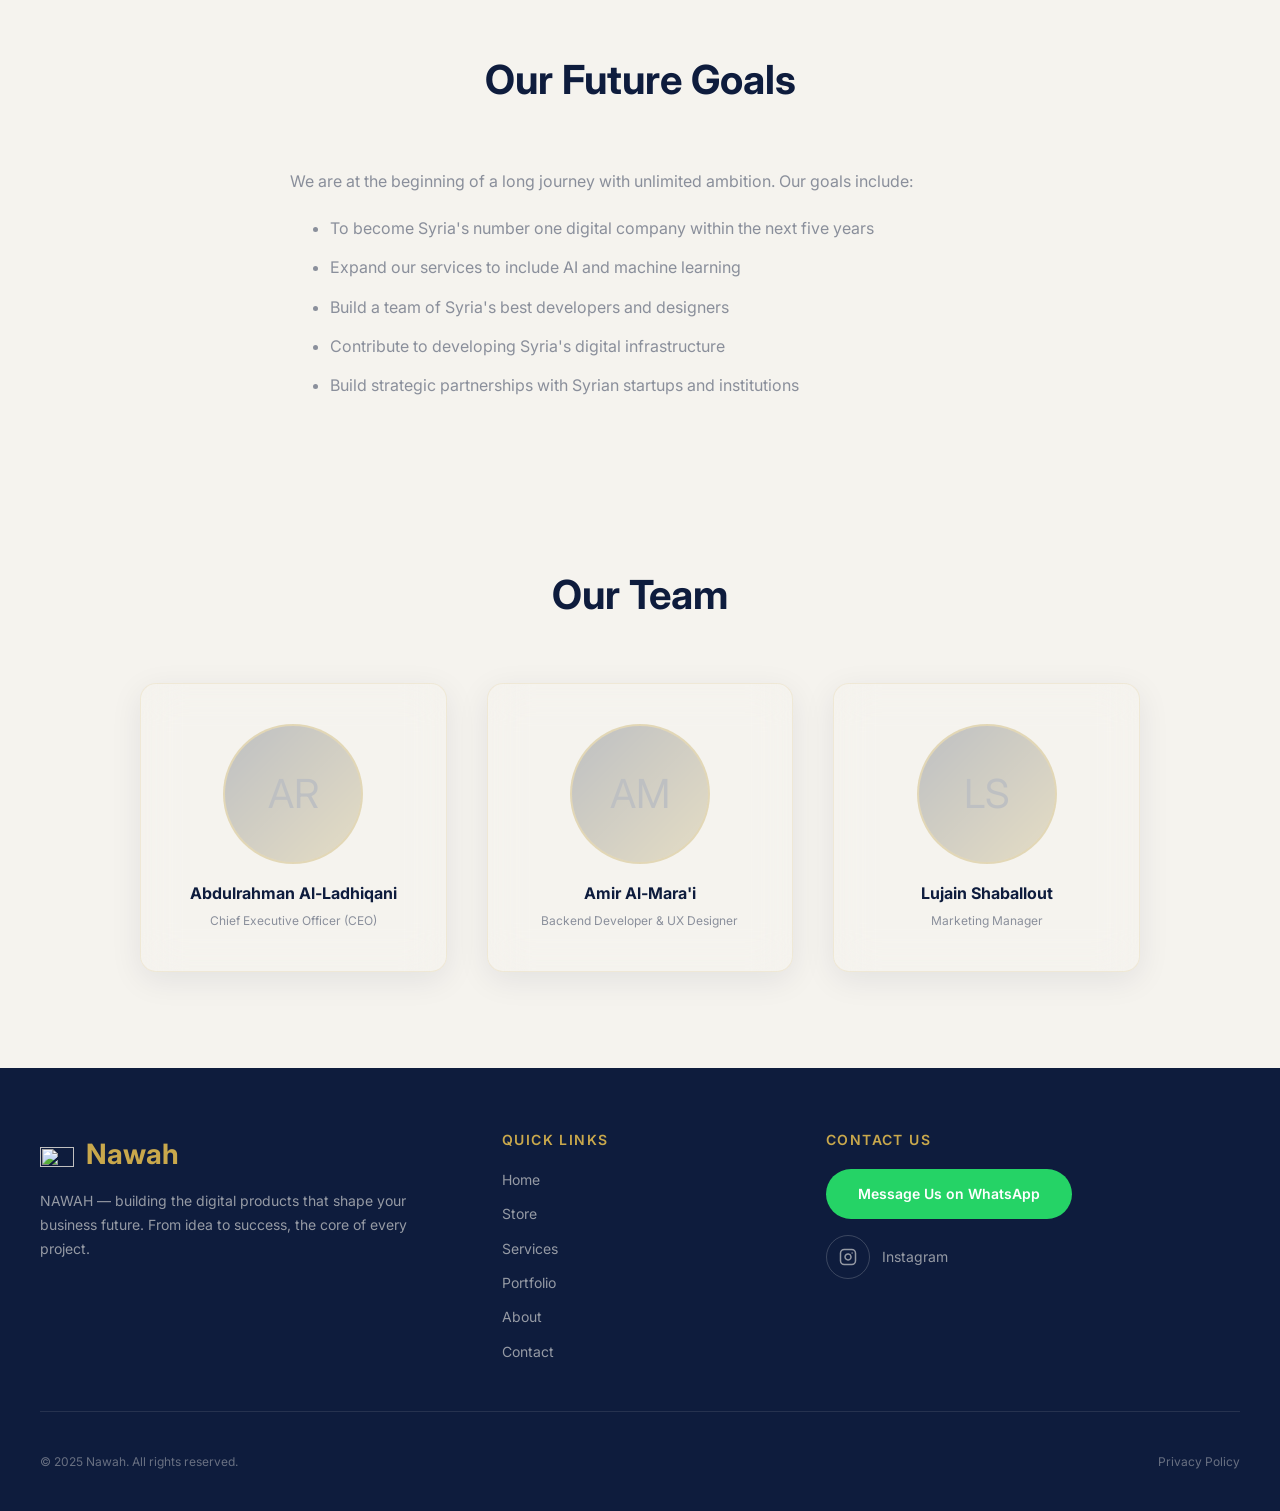
==== commit 5e1fcd6a: "شعار واحد دائماً + تثبيت شريط المتجر + حذف قسم "من نحن" من الرئيسية الشعار: -صار صورة واحدة (النسخة " ====
--- a/about.html
+++ b/about.html
@@ -44,8 +44,7 @@
   <header class="navbar" role="banner">
     <nav class="navbar__inner" aria-label="Main navigation">
       <a href="index.html" class="navbar__logo" aria-label="Nawah Home">
-        <img src="https://res.cloudinary.com/dopbntej7/image/upload/f_auto,q_auto,w_256/v1790893106/jzynkrinp9hyvwmqhz2o.png" alt="" class="navbar__logo-img navbar__logo-img--light" width="32" height="37">
-        <img src="https://res.cloudinary.com/dopbntej7/image/upload/f_auto,q_auto,w_256/v1790893113/inpfi1nyyu2dqszcei87.png" alt="" class="navbar__logo-img navbar__logo-img--dark" width="32" height="37">
+        <img src="https://res.cloudinary.com/dopbntej7/image/upload/f_auto,q_auto,w_256/v1790893106/jzynkrinp9hyvwmqhz2o.png" alt="" class="navbar__logo-img" width="32" height="37">
         <span data-i18n="nav.logo">نواة</span>
       </a>
       <div class="navbar__links">
@@ -212,7 +211,10 @@
     <div class="footer__glow" id="footer-glow"></div>
     <div class="footer__grid">
       <div>
-        <div class="footer__logo" data-i18n="footer.logo">نواة</div>
+        <div class="footer__logo">
+          <img src="https://res.cloudinary.com/dopbntej7/image/upload/f_auto,q_auto,w_256/v1790893106/jzynkrinp9hyvwmqhz2o.png" alt="" class="footer__logo-img" width="34" height="39">
+          <span data-i18n="footer.logo">نواة</span>
+        </div>
         <p class="footer__desc" data-i18n="footer.desc">NAWAH — building the digital products that shape your business future. From idea to success, the core of every project.</p>
       </div>
       <div>
--- a/assets/css/main.css
+++ b/assets/css/main.css
@@ -19,7 +19,7 @@
   background-color: var(--bg-primary);
   color: var(--text-primary);
   transition: background-color 0.3s ease, color 0.3s ease;
-  overflow-x: hidden;
+  overflow-x: clip;
   cursor: none;
 }
 
@@ -90,6 +90,9 @@
   --section-padding: var(--space-2xl) var(--space-md);
   --max-width: 1280px;
 
+  /* ارتفاع النافبار الثابت: 44px للأزرار + padding علوي/سفلي */
+  --nav-h: calc(44px + (var(--space-md) * 2));
+
   --anim-fast:   150ms ease;
   --anim-base:   300ms ease;
   --anim-slow:   600ms ease;
@@ -182,26 +185,6 @@
   border: 0;
 }
 
-.hexagon-decor {
-  position: absolute;
-  width: 60px;
-  height: 69px;
-  background: var(--accent);
-  clip-path: polygon(50% 0%, 100% 25%, 100% 75%, 50% 100%, 0% 75%, 0% 25%);
-  opacity: 0.08;
-  pointer-events: none;
-}
-
-.hexagon-decor--sm {
-  width: 30px;
-  height: 35px;
-}
-
-.hexagon-decor--lg {
-  width: 100px;
-  height: 115px;
-}
-
 .navbar {
   position: fixed;
   top: 0;
@@ -243,18 +226,6 @@
   aspect-ratio: 256 / 295;
   object-fit: contain;
   flex-shrink: 0;
-}
-
-.navbar__logo-img--dark {
-  display: none;
-}
-
-[data-theme="dark"] .navbar__logo-img--light {
-  display: none;
-}
-
-[data-theme="dark"] .navbar__logo-img--dark {
-  display: block;
 }
 
 .navbar__links {
@@ -473,35 +444,6 @@
   50% { transform: translateX(-50%) translateY(10px); }
 }
 
-.about-brief {
-  position: relative;
-}
-
-.about-brief__content {
-  max-width: 700px;
-  margin: 0 auto;
-  text-align: center;
-}
-
-.about-brief__text {
-  font-size: var(--text-base);
-  margin-bottom: var(--space-lg);
-  line-height: 1.65;
-}
-
-.about-brief__link {
-  display: inline-flex;
-  align-items: center;
-  gap: var(--space-xs);
-  font-weight: 600;
-  color: var(--accent);
-  transition: gap var(--anim-base);
-}
-
-.about-brief__link:hover {
-  gap: var(--space-sm);
-}
-
 .stats {
   text-align: center;
 }
@@ -820,10 +762,21 @@
 }
 
 .footer__logo {
+  display: inline-flex;
+  align-items: center;
+  gap: var(--space-sm);
   font-size: var(--text-xl);
   font-weight: 700;
   color: var(--accent);
   margin-bottom: var(--space-sm);
+}
+
+.footer__logo-img {
+  width: 2.125rem;
+  height: auto;
+  aspect-ratio: 256 / 295;
+  object-fit: contain;
+  flex-shrink: 0;
 }
 
 .footer__desc {
@@ -1591,10 +1544,6 @@
 
 [dir="rtl"] .btn--text:hover .btn__arrow {
   transform: translateX(-6px);
-}
-
-[dir="rtl"] .about-brief__link:hover {
-  gap: var(--space-sm);
 }
 
 [dir="rtl"] .clients__track {
@@ -1843,27 +1792,6 @@
 
 
 
-@keyframes float {
-  0%, 100% {
-    transform: translateY(0) rotate(0deg);
-  }
-  50% {
-    transform: translateY(-10px) rotate(2deg);
-  }
-}
-
-.hex-float {
-  animation: float 6s ease-in-out infinite;
-}
-
-.hex-float--delay-1 {
-  animation-delay: -2s;
-}
-
-.hex-float--delay-2 {
-  animation-delay: -4s;
-}
-
 @keyframes gold-pulse {
   0%, 100% {
     box-shadow: 0 0 20px rgba(201, 168, 76, 0.2);
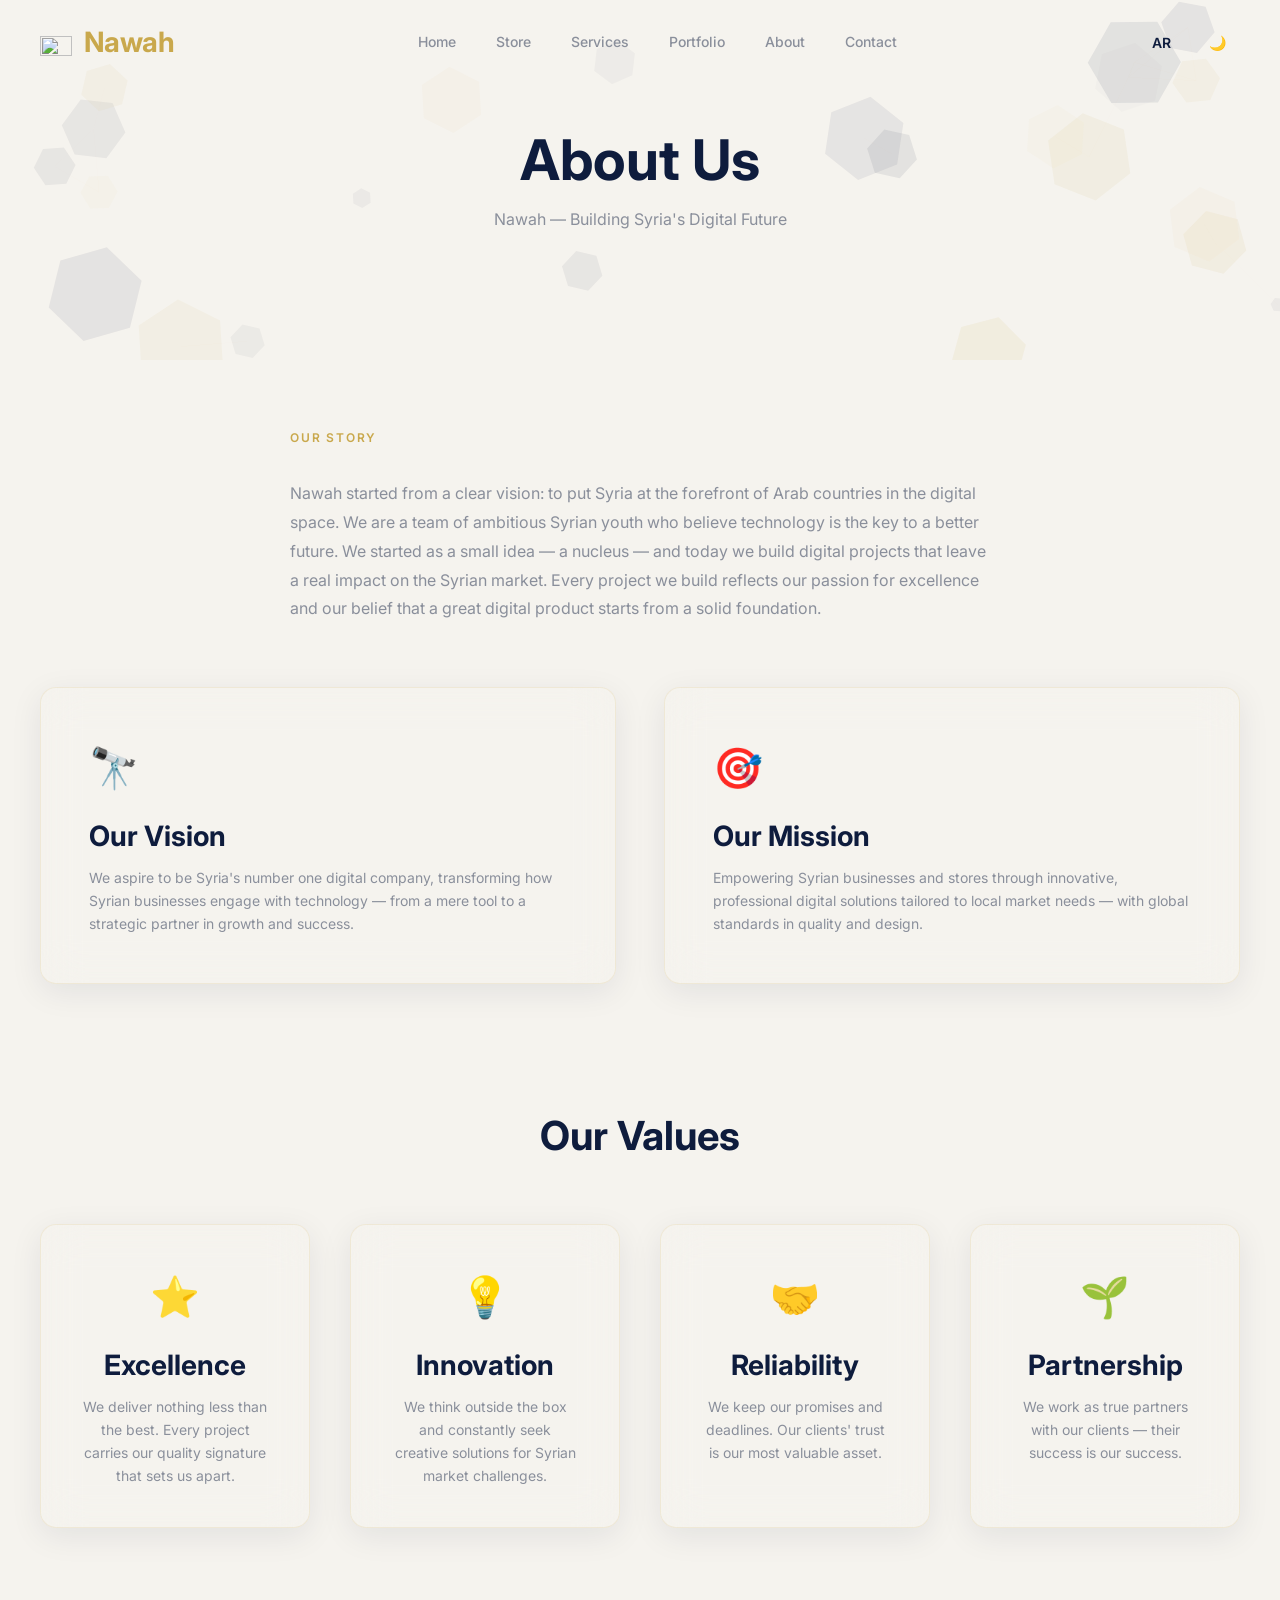
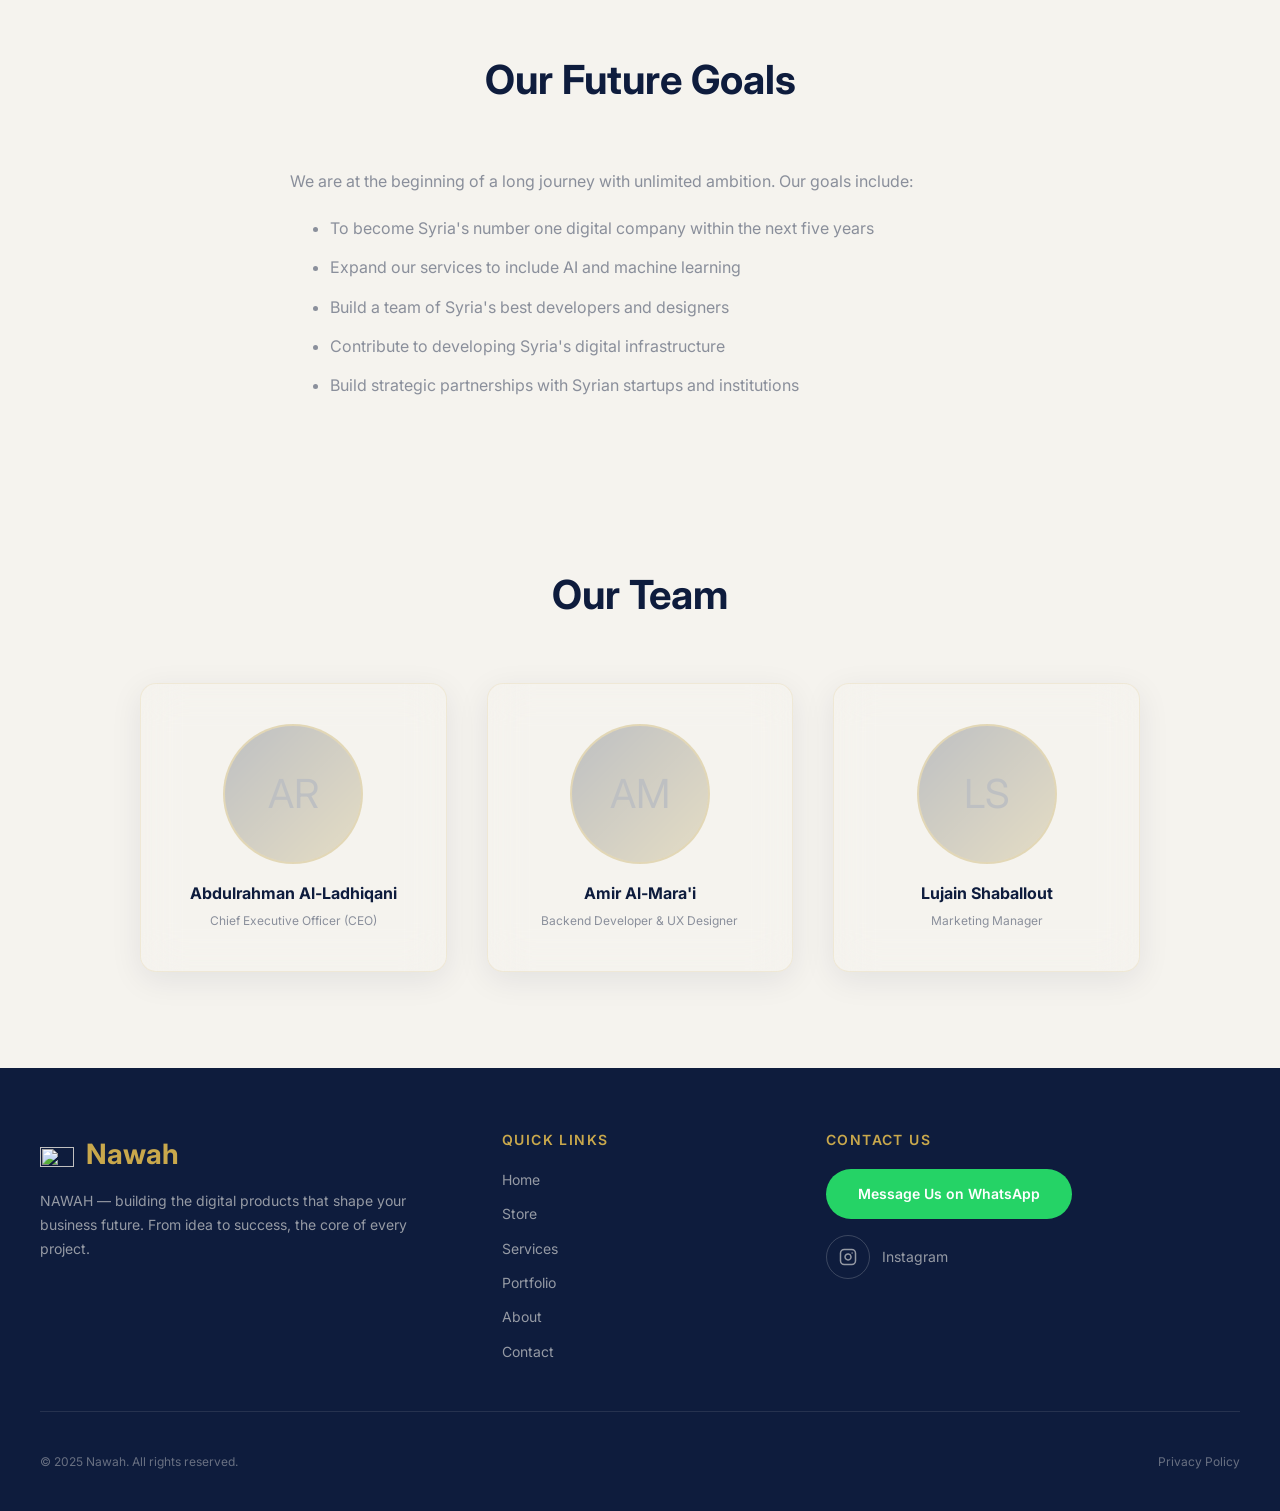
==== commit 9c1cf857: "تبديل الشعار إلى الصورة الثانية كان الشعار المعروض هو jzynkrinp9hyvwmqhz2o (v1790893106). المطلوب هو" ====
--- a/about.html
+++ b/about.html
@@ -9,11 +9,11 @@
 
   <meta property="og:title" content="نواة / Nawah — Digital Development Agency">
   <meta property="og:description" content="تعرف على قصة نواة، رؤيتنا، ورسالتنا.">
-  <meta property="og:image" content="https://res.cloudinary.com/dopbntej7/image/upload/f_auto,q_auto,w_512/v1790893106/jzynkrinp9hyvwmqhz2o.png">
+  <meta property="og:image" content="https://res.cloudinary.com/dopbntej7/image/upload/f_auto,q_auto,w_512/v1790893113/inpfi1nyyu2dqszcei87.png">
   <meta property="og:type" content="website">
   <meta property="og:url" content="https://nawah.dev/about">
 
-  <link rel="icon" type="image/png" href="https://res.cloudinary.com/dopbntej7/image/upload/f_auto,q_auto,w_256/v1790893106/jzynkrinp9hyvwmqhz2o.png">
+  <link rel="icon" type="image/png" href="https://res.cloudinary.com/dopbntej7/image/upload/f_auto,q_auto,w_256/v1790893113/inpfi1nyyu2dqszcei87.png">
 
   <link rel="canonical" href="https://nawah.dev/about">
 
@@ -44,7 +44,7 @@
   <header class="navbar" role="banner">
     <nav class="navbar__inner" aria-label="Main navigation">
       <a href="index.html" class="navbar__logo" aria-label="Nawah Home">
-        <img src="https://res.cloudinary.com/dopbntej7/image/upload/f_auto,q_auto,w_256/v1790893106/jzynkrinp9hyvwmqhz2o.png" alt="" class="navbar__logo-img" width="32" height="37">
+        <img src="https://res.cloudinary.com/dopbntej7/image/upload/f_auto,q_auto,w_256/v1790893113/inpfi1nyyu2dqszcei87.png" alt="" class="navbar__logo-img" width="32" height="37">
         <span data-i18n="nav.logo">نواة</span>
       </a>
       <div class="navbar__links">
@@ -212,7 +212,7 @@
     <div class="footer__grid">
       <div>
         <div class="footer__logo">
-          <img src="https://res.cloudinary.com/dopbntej7/image/upload/f_auto,q_auto,w_256/v1790893106/jzynkrinp9hyvwmqhz2o.png" alt="" class="footer__logo-img" width="34" height="39">
+          <img src="https://res.cloudinary.com/dopbntej7/image/upload/f_auto,q_auto,w_256/v1790893113/inpfi1nyyu2dqszcei87.png" alt="" class="footer__logo-img" width="34" height="39">
           <span data-i18n="footer.logo">نواة</span>
         </div>
         <p class="footer__desc" data-i18n="footer.desc">NAWAH — building the digital products that shape your business future. From idea to success, the core of every project.</p>
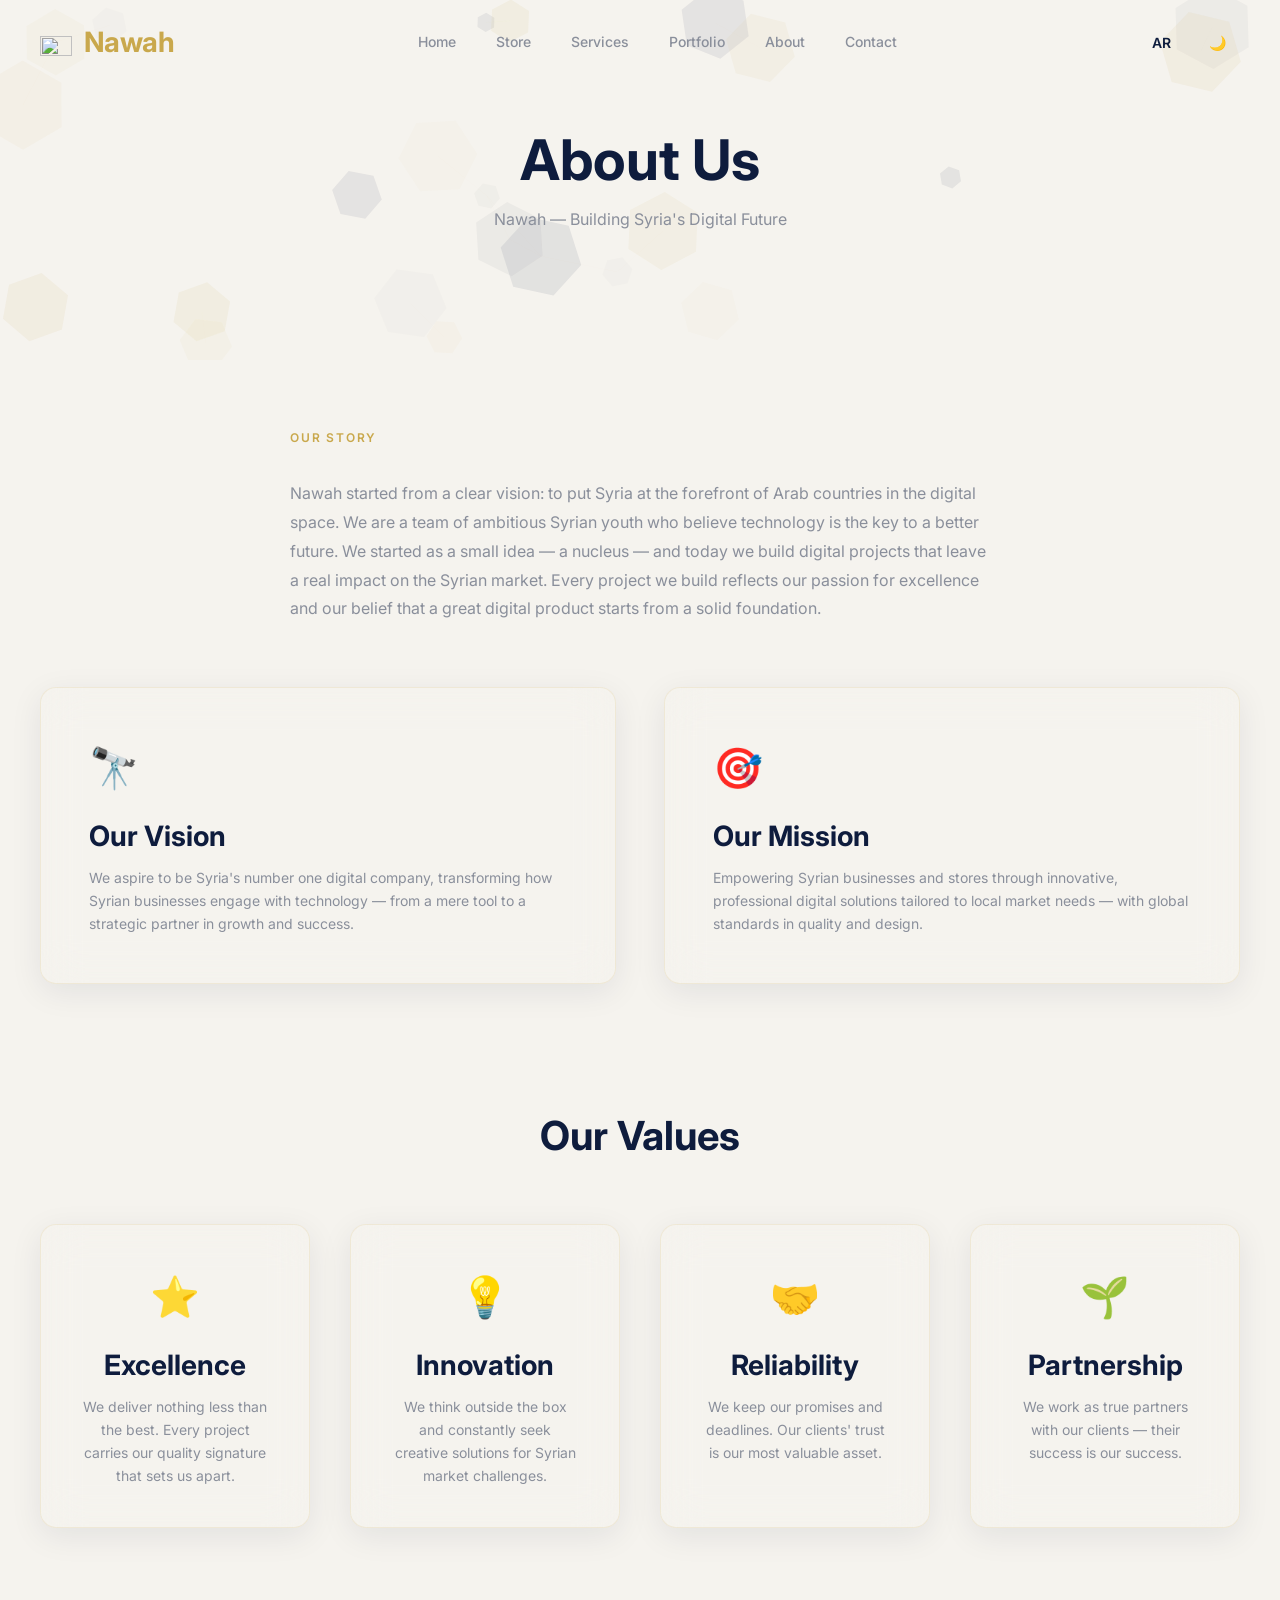
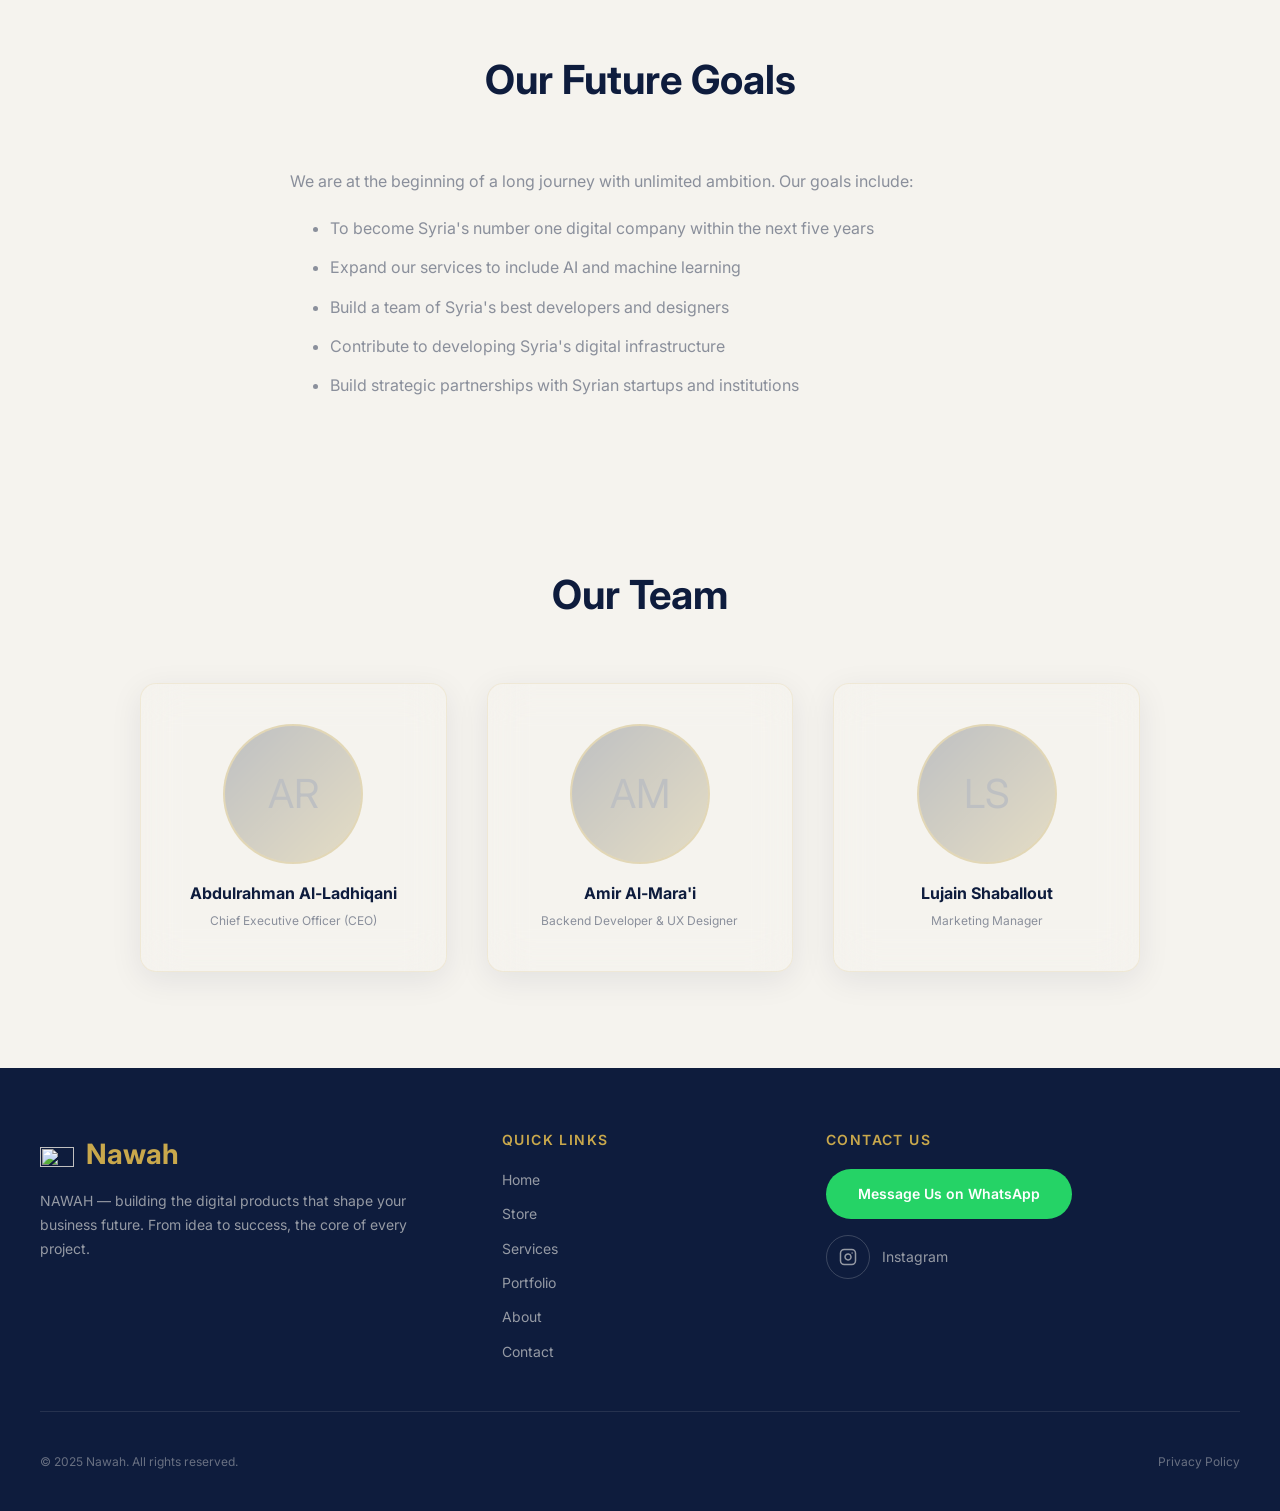
==== commit c9b6429b: "رجوع تبديل الشعار بين الوضعين + الملوّن تحت دايماً بعد ما Schrö—we كلThing راح على صورة وحدة، رجع ال" ====
--- a/about.html
+++ b/about.html
@@ -44,7 +44,8 @@
   <header class="navbar" role="banner">
     <nav class="navbar__inner" aria-label="Main navigation">
       <a href="index.html" class="navbar__logo" aria-label="Nawah Home">
-        <img src="https://res.cloudinary.com/dopbntej7/image/upload/f_auto,q_auto,w_256/v1790893113/inpfi1nyyu2dqszcei87.png" alt="" class="navbar__logo-img" width="32" height="37">
+        <img src="https://res.cloudinary.com/dopbntej7/image/upload/f_auto,q_auto,w_256/v1790893106/jzynkrinp9hyvwmqhz2o.png" alt="" class="navbar__logo-img navbar__logo-img--light" width="32" height="37">
+        <img src="https://res.cloudinary.com/dopbntej7/image/upload/f_auto,q_auto,w_256/v1790893113/inpfi1nyyu2dqszcei87.png" alt="" class="navbar__logo-img navbar__logo-img--dark" width="32" height="37">
         <span data-i18n="nav.logo">نواة</span>
       </a>
       <div class="navbar__links">
--- a/assets/css/main.css
+++ b/assets/css/main.css
@@ -90,9 +90,6 @@
   --section-padding: var(--space-2xl) var(--space-md);
   --max-width: 1280px;
 
-  /* ارتفاع النافبار الثابت: 44px للأزرار + padding علوي/سفلي */
-  --nav-h: calc(44px + (var(--space-md) * 2));
-
   --anim-fast:   150ms ease;
   --anim-base:   300ms ease;
   --anim-slow:   600ms ease;
@@ -228,6 +225,19 @@
   flex-shrink: 0;
 }
 
+/* الوضع الفاتح: الشعار الأبيض الرسمي. الوضع الداكن: الشعار الملوّن */
+.navbar__logo-img--dark {
+  display: none;
+}
+
+[data-theme="dark"] .navbar__logo-img--light {
+  display: none;
+}
+
+[data-theme="dark"] .navbar__logo-img--dark {
+  display: block;
+}
+
 .navbar__links {
   display: flex;
   align-items: center;
@@ -442,44 +452,6 @@
 @keyframes bounce-down {
   0%, 100% { transform: translateX(-50%) translateY(0); }
   50% { transform: translateX(-50%) translateY(10px); }
-}
-
-.stats {
-  text-align: center;
-}
-
-.stats__grid {
-  display: flex;
-  justify-content: center;
-  align-items: center;
-  gap: var(--space-2xl);
-  flex-wrap: wrap;
-}
-
-.stats__divider {
-  width: 40px;
-  height: 46px;
-  background: var(--accent);
-  clip-path: polygon(50% 0%, 100% 25%, 100% 75%, 50% 100%, 0% 75%, 0% 25%);
-  opacity: 0.15;
-}
-
-.stats__item {
-  text-align: center;
-}
-
-.stats__number {
-  font-size: clamp(3rem, 8vw, 6rem);
-  font-weight: 700;
-  color: var(--accent);
-  line-height: 1;
-  margin-bottom: var(--space-xs);
-}
-
-.stats__label {
-  font-size: var(--text-sm);
-  color: var(--text-secondary);
-  font-weight: 500;
 }
 
 .services__grid {
@@ -1903,9 +1875,6 @@
     font-size: clamp(1.35rem, 3.5vw, 1.75rem);
   }
 
-  .stats__grid { flex-direction: column; gap: var(--space-lg); }
-  .stats__divider { transform: rotate(90deg); }
-
   .service-card__icon-frame { width: 60px; height: 69px; }
   .service-card__icon-inner { width: 46px; height: 53px; font-size: var(--text-lg); }
 
@@ -1970,7 +1939,6 @@
 
   .page-hero { min-height: 25vh; }
   .faq__item { padding: var(--space-xs) 0; }
-  .stats__grid { gap: var(--space-md); }
 }
 
 @media (max-width: 380px) {
